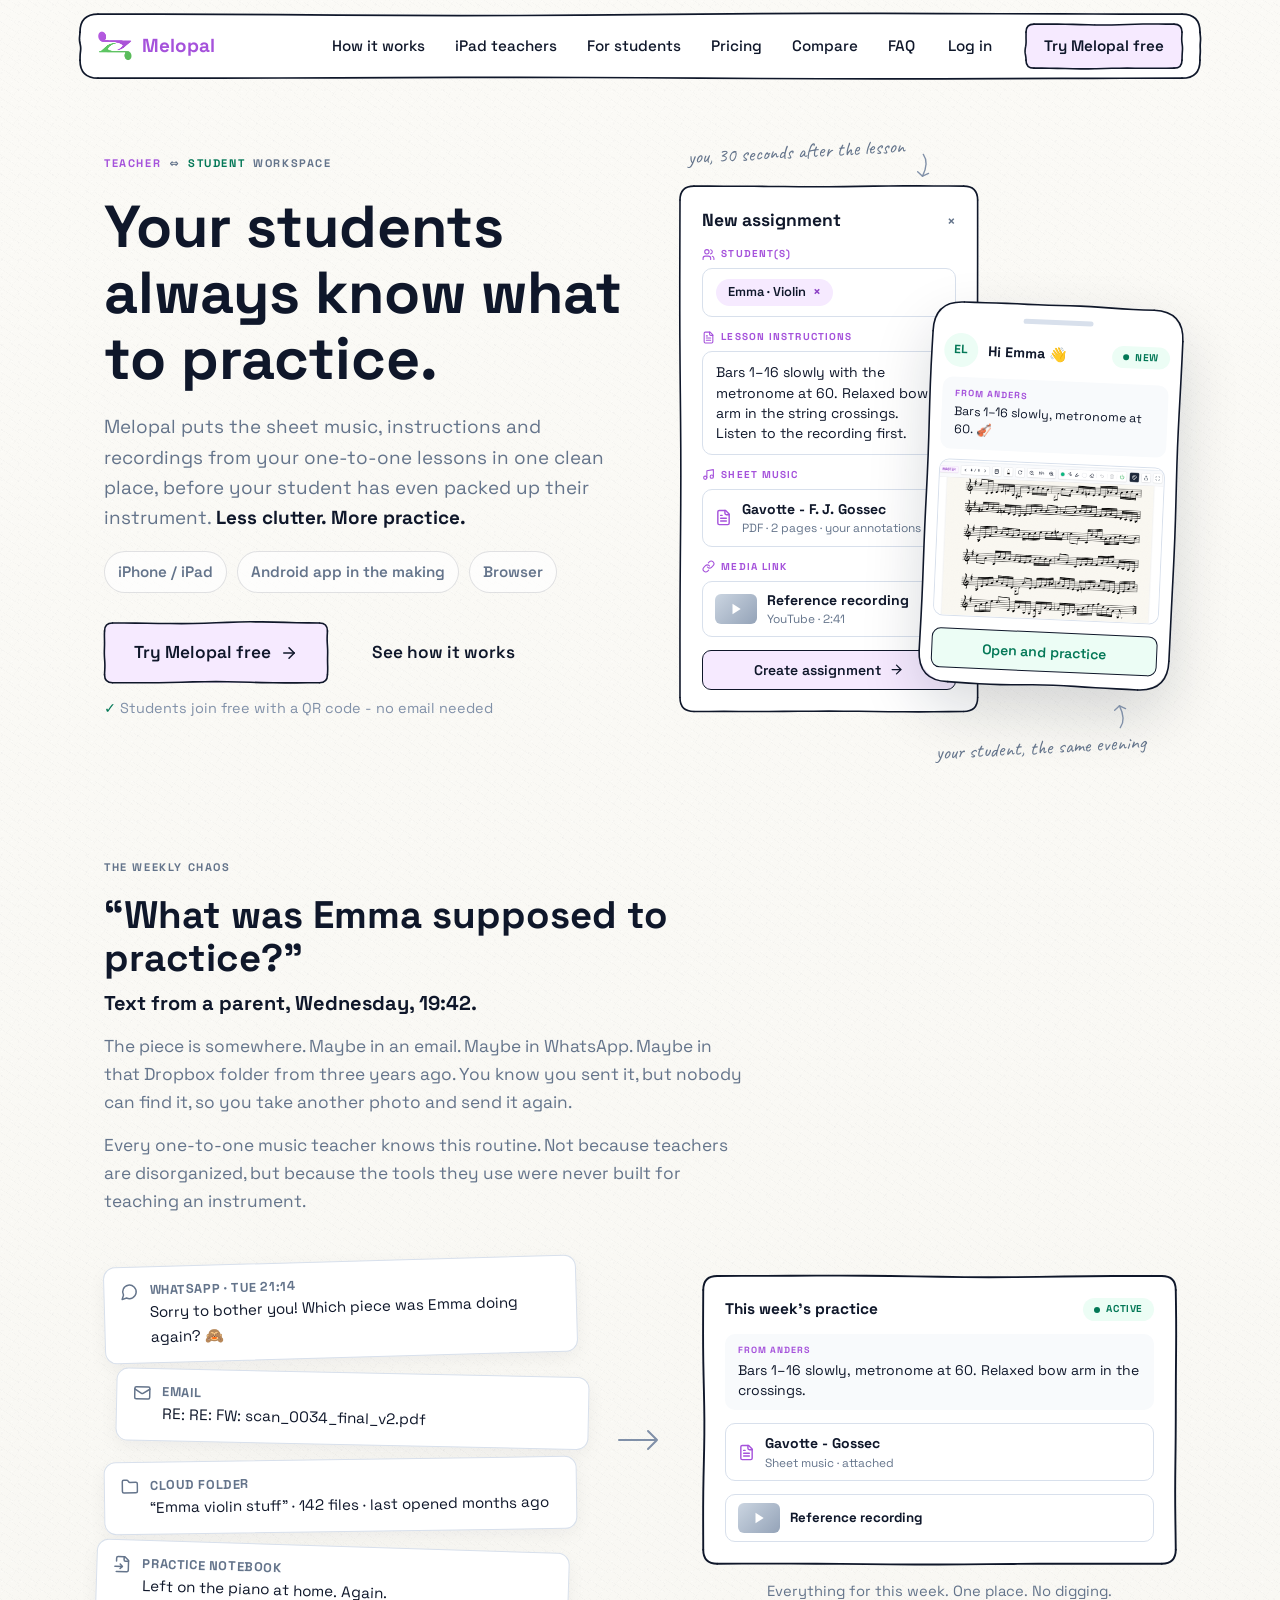
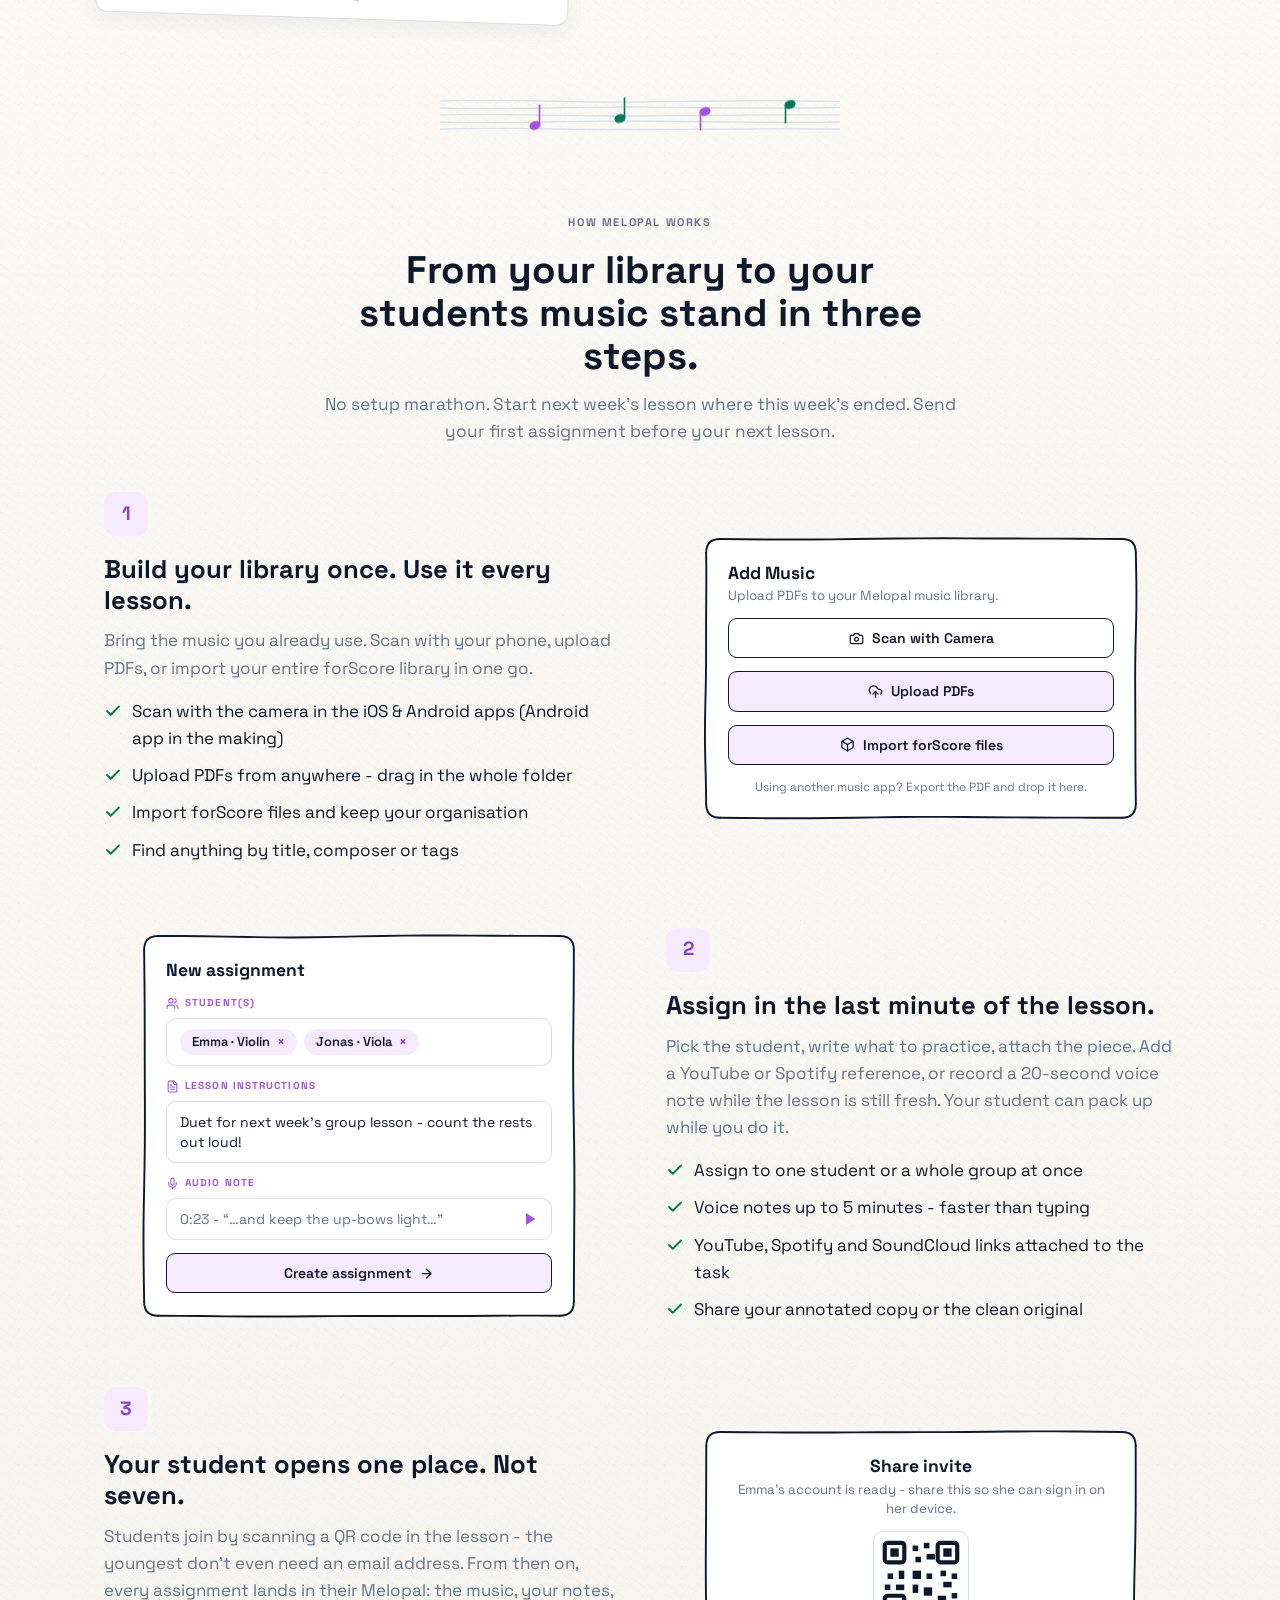
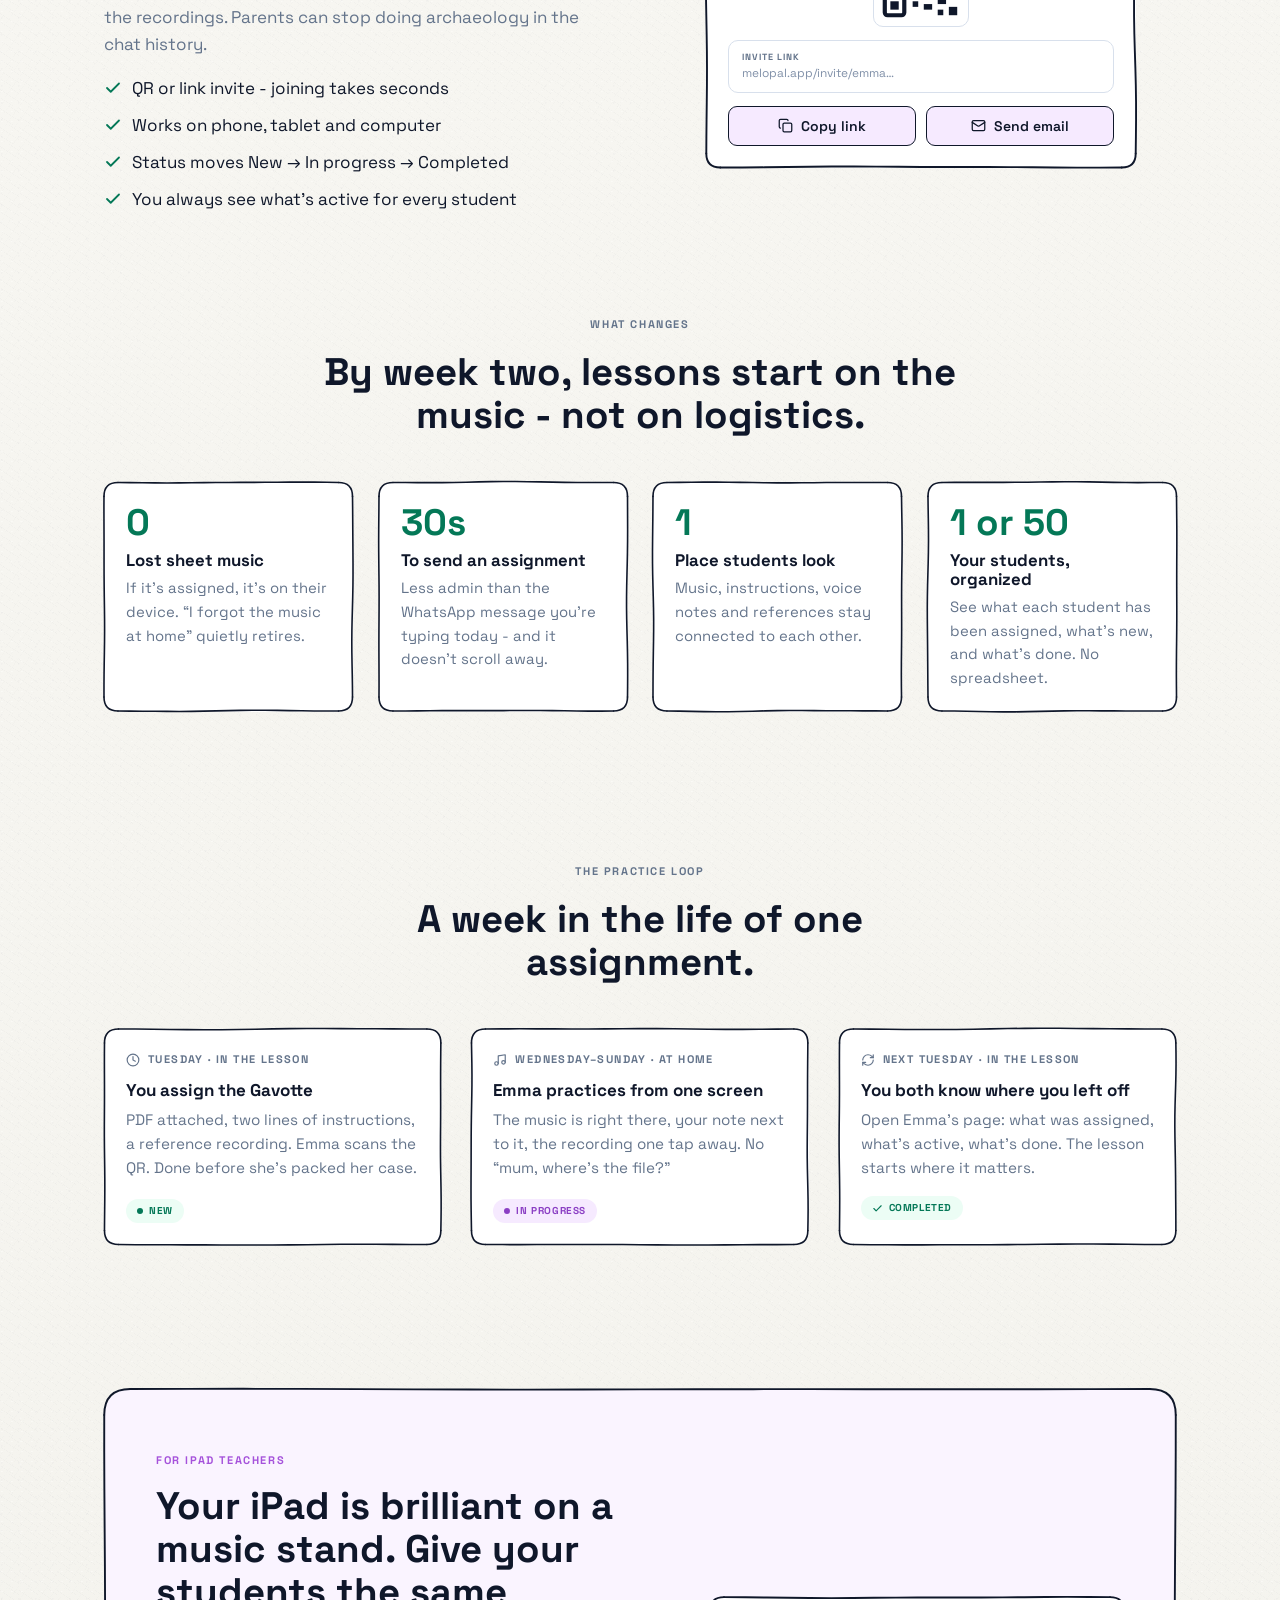
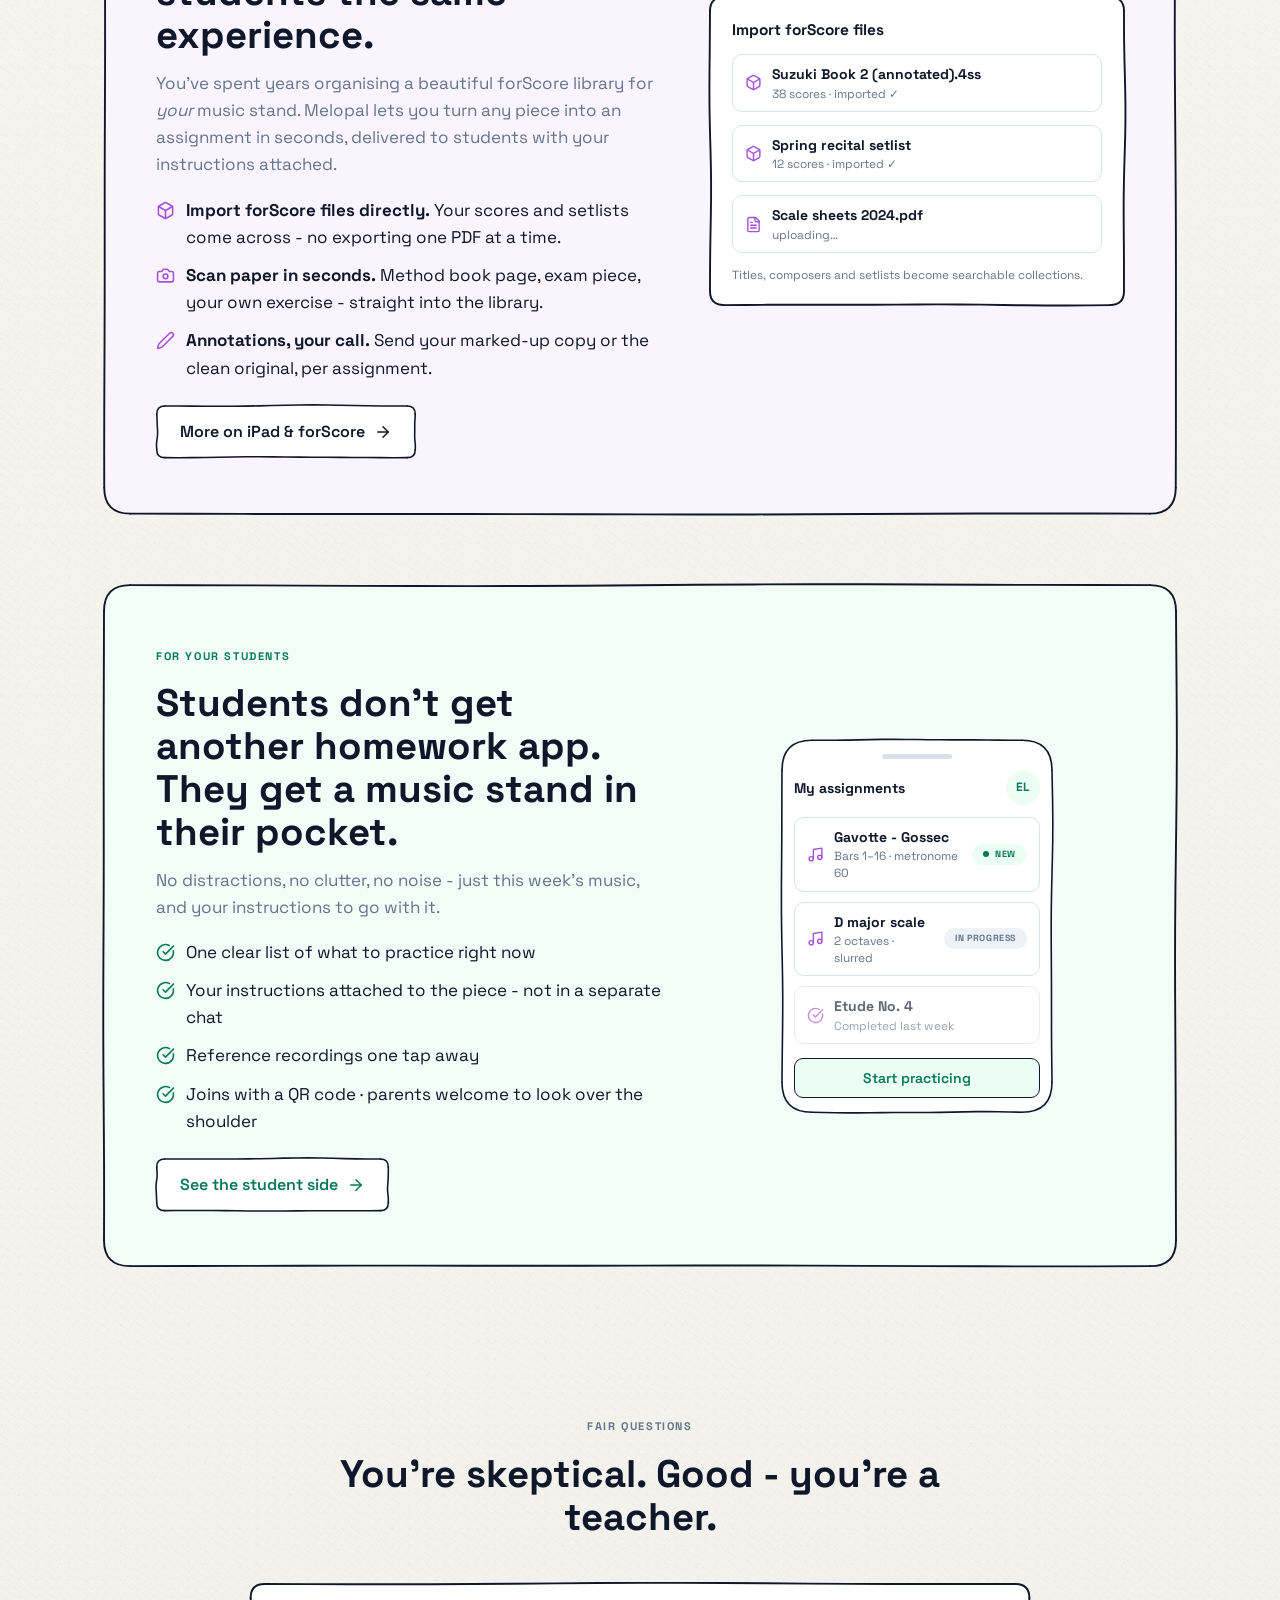
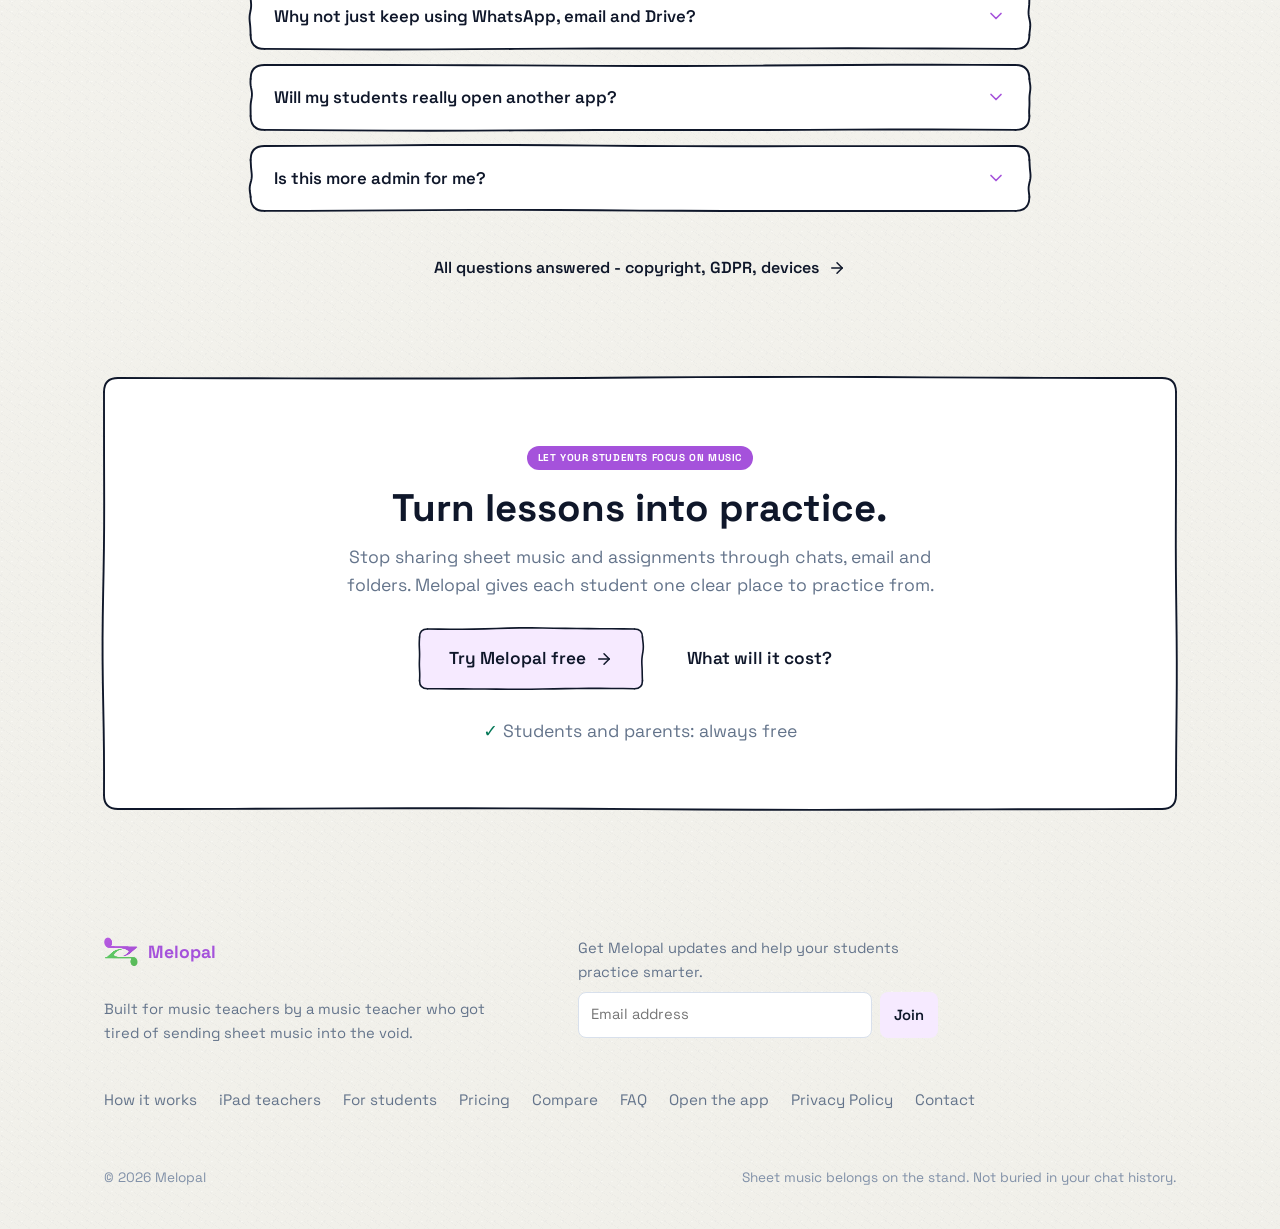
==== index.html @ 9f34e1c1 "Update footer signup copy" ====
<!DOCTYPE html>
<html lang="en">
<head>
<meta charset="UTF-8">
<meta name="viewport" content="width=device-width, initial-scale=1.0">
<title>Melopal - Turn music lessons into practice</title>
<meta name="description" content="Melopal gives music teachers one clean place to send sheet music, practice instructions and recordings - so students always know what to practice.">
<link rel="canonical" href="https://melopal.com/">
<meta property="og:title" content="Melopal - Turn music lessons into practice">
<meta property="og:description" content="Sheet music, instructions and practice tasks for your one-to-one lessons, all in one place. Less clutter. More practice.">
<meta property="og:url" content="https://melopal.com/">
<meta property="og:image" content="https://melopal.com/assets/og-melopal.png">
<meta property="og:image:width" content="1200">
<meta property="og:image:height" content="630">
<meta property="og:type" content="website">
<meta name="twitter:card" content="summary_large_image">
<meta name="twitter:title" content="Melopal - Turn music lessons into practice">
<meta name="twitter:description" content="Sheet music, instructions and practice tasks for your one-to-one lessons, all in one place. Less clutter. More practice.">
<meta name="twitter:image" content="https://melopal.com/assets/og-melopal.png">
<link rel="icon" type="image/png" href="assets/logo.png">
<link rel="apple-touch-icon" href="/assets/logo.png">
<link rel="manifest" href="/site.webmanifest">
<link rel="preconnect" href="https://fonts.googleapis.com">
<link rel="preconnect" href="https://fonts.gstatic.com" crossorigin>
<link href="https://fonts.googleapis.com/css2?family=Space+Grotesk:wght@400;500;600;700&family=Caveat:wght@500;600&display=swap" rel="stylesheet">
<link rel="stylesheet" href="assets/style.css">
<script type="application/ld+json">
{
  "@context": "https://schema.org",
  "@graph": [
    {
      "@type": "Organization",
      "@id": "https://melopal.com/#organization",
      "name": "Melopal",
      "url": "https://melopal.com/",
      "logo": "https://melopal.com/assets/logo.png",
      "sameAs": []
    },
    {
      "@type": "WebSite",
      "@id": "https://melopal.com/#website",
      "url": "https://melopal.com/",
      "name": "Melopal",
      "publisher": { "@id": "https://melopal.com/#organization" }
    },
    {
      "@type": "SoftwareApplication",
      "@id": "https://melopal.com/#software",
      "name": "Melopal",
      "applicationCategory": "EducationalApplication",
      "operatingSystem": "Web, iOS",
      "url": "https://melopal.com/",
      "description": "Melopal gives music teachers one clean place to send sheet music, practice instructions and recordings to students.",
      "offers": {
        "@type": "Offer",
        "price": "0",
        "priceCurrency": "USD"
      },
      "publisher": { "@id": "https://melopal.com/#organization" }
    }
  ]
}
</script>
</head>
<body>

<!-- ======== icon symbols ======== -->
<svg width="0" height="0" style="position:absolute" aria-hidden="true">
  <defs>
    <symbol id="i-music" viewBox="0 0 24 24" fill="none" stroke="currentColor" stroke-width="2" stroke-linecap="round" stroke-linejoin="round"><path d="M9 18V5l12-2v13"/><circle cx="6" cy="18" r="3"/><circle cx="18" cy="16" r="3"/></symbol>
    <symbol id="i-file" viewBox="0 0 24 24" fill="none" stroke="currentColor" stroke-width="2" stroke-linecap="round" stroke-linejoin="round"><path d="M15 2H6a2 2 0 0 0-2 2v16a2 2 0 0 0 2 2h12a2 2 0 0 0 2-2V7Z"/><path d="M14 2v4a2 2 0 0 0 2 2h4"/><path d="M10 9H8"/><path d="M16 13H8"/><path d="M16 17H8"/></symbol>
    <symbol id="i-users" viewBox="0 0 24 24" fill="none" stroke="currentColor" stroke-width="2" stroke-linecap="round" stroke-linejoin="round"><path d="M16 21v-2a4 4 0 0 0-4-4H6a4 4 0 0 0-4 4v2"/><circle cx="9" cy="7" r="4"/><path d="M22 21v-2a4 4 0 0 0-3-3.87"/><path d="M16 3.13a4 4 0 0 1 0 7.75"/></symbol>
    <symbol id="i-mic" viewBox="0 0 24 24" fill="none" stroke="currentColor" stroke-width="2" stroke-linecap="round" stroke-linejoin="round"><path d="M12 2a3 3 0 0 0-3 3v7a3 3 0 0 0 6 0V5a3 3 0 0 0-3-3Z"/><path d="M19 10v2a7 7 0 0 1-14 0v-2"/><line x1="12" x2="12" y1="19" y2="22"/></symbol>
    <symbol id="i-link" viewBox="0 0 24 24" fill="none" stroke="currentColor" stroke-width="2" stroke-linecap="round" stroke-linejoin="round"><path d="M10 13a5 5 0 0 0 7.54.54l3-3a5 5 0 0 0-7.07-7.07l-1.72 1.71"/><path d="M14 11a5 5 0 0 0-7.54-.54l-3 3a5 5 0 0 0 7.07 7.07l1.71-1.71"/></symbol>
    <symbol id="i-camera" viewBox="0 0 24 24" fill="none" stroke="currentColor" stroke-width="2" stroke-linecap="round" stroke-linejoin="round"><path d="M14.5 4h-5L7 7H4a2 2 0 0 0-2 2v9a2 2 0 0 0 2 2h16a2 2 0 0 0 2-2V9a2 2 0 0 0-2-2h-3l-2.5-3z"/><circle cx="12" cy="13" r="3"/></symbol>
    <symbol id="i-upload" viewBox="0 0 24 24" fill="none" stroke="currentColor" stroke-width="2" stroke-linecap="round" stroke-linejoin="round"><path d="M4 14.899A7 7 0 1 1 15.71 8h1.79a4.5 4.5 0 0 1 2.5 8.242"/><path d="M12 12v9"/><path d="m16 16-4-4-4 4"/></symbol>
    <symbol id="i-package" viewBox="0 0 24 24" fill="none" stroke="currentColor" stroke-width="2" stroke-linecap="round" stroke-linejoin="round"><path d="M21 8a2 2 0 0 0-1-1.73l-7-4a2 2 0 0 0-2 0l-7 4A2 2 0 0 0 3 8v8a2 2 0 0 0 1 1.73l7 4a2 2 0 0 0 2 0l7-4A2 2 0 0 0 21 16Z"/><path d="m3.3 7 8.7 5 8.7-5"/><path d="M12 22V12"/></symbol>
    <symbol id="i-check" viewBox="0 0 24 24" fill="none" stroke="currentColor" stroke-width="2.4" stroke-linecap="round" stroke-linejoin="round"><path d="M20 6 9 17l-5-5"/></symbol>
    <symbol id="i-check-circle" viewBox="0 0 24 24" fill="none" stroke="currentColor" stroke-width="2" stroke-linecap="round" stroke-linejoin="round"><path d="M21.801 10A10 10 0 1 1 17 3.335"/><path d="m9 11 3 3L22 4"/></symbol>
    <symbol id="i-refresh" viewBox="0 0 24 24" fill="none" stroke="currentColor" stroke-width="2" stroke-linecap="round" stroke-linejoin="round"><path d="M3 12a9 9 0 0 1 9-9 9.75 9.75 0 0 1 6.74 2.74L21 8"/><path d="M21 3v5h-5"/><path d="M21 12a9 9 0 0 1-9 9 9.75 9.75 0 0 1-6.74-2.74L3 16"/><path d="M8 16H3v5"/></symbol>
    <symbol id="i-arrow-right" viewBox="0 0 24 24" fill="none" stroke="currentColor" stroke-width="2" stroke-linecap="round" stroke-linejoin="round"><path d="M5 12h14"/><path d="m12 5 7 7-7 7"/></symbol>
    <symbol id="i-chevron-down" viewBox="0 0 24 24" fill="none" stroke="currentColor" stroke-width="2" stroke-linecap="round" stroke-linejoin="round"><path d="m6 9 6 6 6-6"/></symbol>
    <symbol id="i-play" viewBox="0 0 24 24" fill="currentColor" stroke="none"><polygon points="6 3 20 12 6 21 6 3"/></symbol>
    <symbol id="i-mail" viewBox="0 0 24 24" fill="none" stroke="currentColor" stroke-width="2" stroke-linecap="round" stroke-linejoin="round"><rect width="20" height="16" x="2" y="4" rx="2"/><path d="m22 7-8.97 5.7a1.94 1.94 0 0 1-2.06 0L2 7"/></symbol>
    <symbol id="i-message" viewBox="0 0 24 24" fill="none" stroke="currentColor" stroke-width="2" stroke-linecap="round" stroke-linejoin="round"><path d="M7.9 20A9 9 0 1 0 4 16.1L2 22Z"/></symbol>
    <symbol id="i-folder" viewBox="0 0 24 24" fill="none" stroke="currentColor" stroke-width="2" stroke-linecap="round" stroke-linejoin="round"><path d="M20 20a2 2 0 0 0 2-2V8a2 2 0 0 0-2-2h-7.9a2 2 0 0 1-1.69-.9L9.6 3.9A2 2 0 0 0 7.93 3H4a2 2 0 0 0-2 2v13a2 2 0 0 0 2 2Z"/></symbol>
    <symbol id="i-copy" viewBox="0 0 24 24" fill="none" stroke="currentColor" stroke-width="2" stroke-linecap="round" stroke-linejoin="round"><rect width="14" height="14" x="8" y="8" rx="2" ry="2"/><path d="M4 16c-1.1 0-2-.9-2-2V4c0-1.1.9-2 2-2h10c1.1 0 2 .9 2 2"/></symbol>
    <symbol id="i-search" viewBox="0 0 24 24" fill="none" stroke="currentColor" stroke-width="2" stroke-linecap="round" stroke-linejoin="round"><circle cx="11" cy="11" r="8"/><path d="m21 21-4.3-4.3"/></symbol>
    <symbol id="i-pencil" viewBox="0 0 24 24" fill="none" stroke="currentColor" stroke-width="2" stroke-linecap="round" stroke-linejoin="round"><path d="M21.174 6.812a1 1 0 0 0-3.986-3.987L3.842 16.174a2 2 0 0 0-.5.83l-1.321 4.352a.5.5 0 0 0 .623.622l4.353-1.32a2 2 0 0 0 .83-.497z"/></symbol>
    <symbol id="i-shield" viewBox="0 0 24 24" fill="none" stroke="currentColor" stroke-width="2" stroke-linecap="round" stroke-linejoin="round"><path d="M20 13c0 5-3.5 7.5-7.66 8.95a1 1 0 0 1-.67-.01C7.5 20.5 4 18 4 13V6a1 1 0 0 1 1-1c2 0 4.5-1.2 6.24-2.72a1.17 1.17 0 0 1 1.52 0C14.51 3.81 17 5 19 5a1 1 0 0 1 1 1z"/></symbol>
    <symbol id="i-tablet" viewBox="0 0 24 24" fill="none" stroke="currentColor" stroke-width="2" stroke-linecap="round" stroke-linejoin="round"><rect width="16" height="20" x="4" y="2" rx="2"/><line x1="12" x2="12.01" y1="18" y2="18"/></symbol>
    <symbol id="i-clock" viewBox="0 0 24 24" fill="none" stroke="currentColor" stroke-width="2" stroke-linecap="round" stroke-linejoin="round"><circle cx="12" cy="12" r="10"/><polyline points="12 6 12 12 16 14"/></symbol>
    <symbol id="i-paper" viewBox="0 0 24 24" fill="none" stroke="currentColor" stroke-width="2" stroke-linecap="round" stroke-linejoin="round"><path d="M4 22h14a2 2 0 0 0 2-2V7l-5-5H6a2 2 0 0 0-2 2v4"/><path d="M14 2v4a2 2 0 0 0 2 2h4"/><path d="M2 15h10"/><path d="m9 18 3-3-3-3"/></symbol>
    <symbol id="i-qr" viewBox="0 0 24 24" fill="none" stroke="currentColor" stroke-width="2" stroke-linecap="round" stroke-linejoin="round"><rect width="5" height="5" x="3" y="3" rx="1"/><rect width="5" height="5" x="16" y="3" rx="1"/><rect width="5" height="5" x="3" y="16" rx="1"/><path d="M21 16h-3a2 2 0 0 0-2 2v3"/><path d="M21 21v.01"/><path d="M12 7v3a2 2 0 0 1-2 2H7"/><path d="M3 12h.01"/><path d="M12 3h.01"/><path d="M12 16v.01"/><path d="M16 12h1"/><path d="M21 12v.01"/><path d="M12 21v-1"/></symbol>
  </defs>
</svg>

<!-- ======== nav ======== -->
<div class="nav-outer">
  <nav class="nav sk sk-pluck" data-jitter="1.4" data-stroke="1.7" aria-label="Main">
    <a class="brand" href="/">
      <img class="logo-mark" src="assets/logo.png" alt="Melopal logo">
      Melopal
    </a>
    <div class="links">
      <a href="/#how">How it works</a>
      <a href="/ipad">iPad teachers</a>
      <a href="/students">For students</a>
      <a href="/pricing">Pricing</a>
      <a href="/compare/">Compare</a>
      <a href="/faq">FAQ</a>
      <a class="btn btn-ghost" style="padding:9px 16px" href="https://app.melopal.com" target="_blank" rel="noopener">Log in</a>
    </div>
    <a class="btn btn-lilac cta sk sk-pluck" data-jitter="1" data-stroke="1.6" href="https://app.melopal.com" target="_blank" rel="noopener">Try Melopal free</a>
    <button class="nav-burger" aria-label="Menu"><svg viewBox="0 0 24 24" fill="none" stroke="currentColor" stroke-width="2" stroke-linecap="round"><path d="M4 6h16M4 12h16M4 18h16"/></svg></button>
  </nav>
</div>

<!-- ======== hero ======== -->
<header class="hero">
  <div class="wrap hero-grid">
    <div>
      <span class="microlabel"><span class="lilac">Teacher</span> ⇔ <span class="green">Student</span> workspace</span>
      <h1>Your students always know what to&nbsp;practice.</h1>
      <p class="lede">Melopal puts the sheet music, instructions and recordings from your one-to-one lessons in one clean place, before your student has even packed up their instrument. <strong>Less clutter. More practice.</strong></p>
      <div class="device-strip" aria-label="Supported devices">
        <span>iPhone / iPad</span>
        <span>Android app in the making</span>
        <span>Browser</span>
      </div>
      <div class="hero-ctas">
        <a class="btn btn-lilac btn-lg sk sk-pluck" data-jitter="1.2" href="https://app.melopal.com" target="_blank" rel="noopener">Try Melopal free <svg><use href="#i-arrow-right"/></svg></a>
        <a class="btn btn-ghost btn-lg" href="#how">See how it works</a>
      </div>
      <p class="hero-note"><span class="check">✓</span> Students join free with a QR code - no email needed</p>
    </div>

    <div class="hero-stage">
      <div class="anno-1">
        <span class="scribble">you, 30 seconds after the lesson</span>
        <svg class="anno-arrow" viewBox="0 0 26 36" fill="none" stroke="currentColor" stroke-width="1.7" stroke-linecap="round" stroke-linejoin="round" aria-hidden="true"><path d="M14 3c5 7 4 17-1 27"/><path d="M13 30l-6-5.5"/><path d="M13 30l7.5-3.5"/></svg>
      </div>

      <!-- teacher: new assignment card (mirrors the real app modal) -->
      <div class="teacher-card sk mock mock-card" data-double>
        <div class="stack">
          <div class="m-row" style="justify-content:space-between">
            <span class="m-title">New assignment</span>
            <span class="muted" style="font-weight:600">×</span>
          </div>
          <div>
            <div class="m-label"><svg><use href="#i-users"/></svg> Student(s)</div>
            <div class="m-field m-row"><span class="m-chip">Emma · Violin <span class="x">×</span></span></div>
          </div>
          <div>
            <div class="m-label"><svg><use href="#i-file"/></svg> Lesson instructions</div>
            <div class="m-field">Bars 1–16 slowly with the metronome at 60. Relaxed bow arm in the string crossings. Listen to the recording first.</div>
          </div>
          <div>
            <div class="m-label"><svg><use href="#i-music"/></svg> Sheet music</div>
            <div class="m-file"><svg><use href="#i-file"/></svg><div><strong>Gavotte - F.&thinsp;J. Gossec</strong><div class="meta">PDF · 2 pages · your annotations</div></div></div>
          </div>
          <div>
            <div class="m-label"><svg><use href="#i-link"/></svg> Media link</div>
            <div class="m-media"><span class="thumb"><svg><use href="#i-play"/></svg></span><div><strong>Reference recording</strong><div class="meta" style="font-size:.85em;color:var(--slate)">YouTube · 2:41</div></div></div>
          </div>
          <div class="m-btn lilac wide">Create assignment <svg><use href="#i-arrow-right"/></svg></div>
        </div>
      </div>

      <!-- student phone -->
      <div class="phone sk mock" data-jitter="1.6">
        <div class="phone-bar"></div>
        <div class="m-row" style="justify-content:space-between;margin-bottom:10px">
          <div class="m-row"><span class="m-avatar">EL</span><strong>Hi Emma 👋</strong></div>
          <span class="pill pill-green"><span class="dot"></span>New</span>
        </div>
        <div class="m-note" style="margin-bottom:10px;font-size:.88em">
          <div class="who">From Anders</div>
          Bars 1–16 slowly, metronome at 60. 🎻
        </div>
        <div class="m-sheet" style="margin-bottom:12px"><img src="assets/sheet-music.png" alt="Assigned sheet music in the Melopal viewer" width="730" height="505"></div>
        <div class="m-btn green wide">Open and practice</div>
      </div>

      <div class="anno-2">
        <span class="scribble">your student, the same evening</span>
        <svg class="anno-arrow" viewBox="0 0 26 36" fill="none" stroke="currentColor" stroke-width="1.7" stroke-linecap="round" stroke-linejoin="round" aria-hidden="true"><path d="M14 3c5 7 4 17-1 27"/><path d="M13 30l-6-5.5"/><path d="M13 30l7.5-3.5"/></svg>
      </div>
    </div>
  </div>
</header>

<!-- ======== the problem ======== -->
<section>
  <div class="wrap">
    <div class="sec-head reveal">
      <span class="microlabel">The weekly chaos</span>
      <h2>“What was Emma supposed to practice?”</h2>
      <h3>Text from a parent, Wednesday, 19:42. </h3>
      <p>The piece is somewhere. Maybe in an email. Maybe in WhatsApp. Maybe in that Dropbox folder from three years ago. You know you sent it, but nobody can find it, so you take another photo and send it again.</p>
      <p class="mt-16">Every one-to-one music teacher knows this routine. Not because teachers are disorganized, but because the tools they use were never built for teaching an instrument.</p>
    </div>

    <div class="chaos-grid">
      <div class="chaos-pile reveal">
        <div class="chaos-item"><svg><use href="#i-message"/></svg><div><div class="from">WhatsApp · Tue 21:14</div>Sorry to bother you! Which piece was Emma doing again? 🙈</div></div>
        <div class="chaos-item"><svg><use href="#i-mail"/></svg><div><div class="from">Email</div>RE: RE: FW: scan_0034_final_v2.pdf</div></div>
        <div class="chaos-item"><svg><use href="#i-folder"/></svg><div><div class="from">Cloud folder</div>“Emma violin stuff” · 142 files · last opened months ago</div></div>
        <div class="chaos-item"><svg><use href="#i-paper"/></svg><div><div class="from">Practice notebook</div>Left on the piano at home. Again.</div></div>
      </div>

      <svg class="chaos-arrow reveal" viewBox="0 0 54 54" fill="none" stroke="currentColor" stroke-width="2" stroke-linecap="round" stroke-linejoin="round"><path d="M6 27h38m0 0-9-9m9 9-9 9"/></svg>

      <div class="reveal">
        <div class="sk mock mock-card" data-double>
          <div class="stack">
            <div class="m-row" style="justify-content:space-between">
              <strong style="font-size:1.1em">This week’s practice</strong>
              <span class="pill pill-green"><span class="dot"></span>Active</span>
            </div>
            <div class="m-note">
              <div class="who">From Anders</div>
              Bars 1–16 slowly, metronome at 60. Relaxed bow arm in the crossings.
            </div>
            <div class="m-file"><svg><use href="#i-file"/></svg><div><strong>Gavotte - Gossec</strong><div class="meta">Sheet music · attached</div></div></div>
            <div class="m-media"><span class="thumb"><svg><use href="#i-play"/></svg></span><div style="font-size:.95em"><strong>Reference recording</strong></div></div>
          </div>
        </div>
        <p class="muted small center mt-16">Everything for this week. One place. No digging.</p>
      </div>
    </div>
  </div>
</section>

<svg class="staff-divider" viewBox="0 0 420 44" fill="none" stroke="currentColor" stroke-width="1.4" aria-hidden="true">
  <path d="M10 10c70-2.5 140 2 200 1s130-2 200-.5"/>
  <path d="M10 17c70 2 140-1.5 200-1s130 2 200 .5"/>
  <path d="M10 24c70-1.5 140 1.5 200 1s130-1.5 200-1"/>
  <path d="M10 31c70 2.5 140-2 200-1s130 1.5 200 1"/>
  <path d="M10 38c70-2 140 1 200 .5s130-1 200-.5"/>
  <g class="sd-note" data-x="105" data-y="34.5" style="transform:translate(105px,34.5px)" stroke="var(--lilac)" fill="var(--lilac)"><ellipse rx="5" ry="3.6" transform="rotate(-18)"/><path class="stem stem-up on" d="M4.5 -1.5V-21" stroke-width="1.6" fill="none"/><path class="stem stem-down" d="M-4.5 1.5V19" stroke-width="1.6" fill="none"/></g>
  <g class="sd-note" data-x="190" data-y="27.5" style="transform:translate(190px,27.5px)" stroke="var(--green)" fill="var(--green)"><ellipse rx="5" ry="3.6" transform="rotate(-18)"/><path class="stem stem-up on" d="M4.5 -1.5V-21" stroke-width="1.6" fill="none"/><path class="stem stem-down" d="M-4.5 1.5V19" stroke-width="1.6" fill="none"/></g>
  <g class="sd-note" data-x="275" data-y="20.5" style="transform:translate(275px,20.5px)" stroke="var(--lilac)" fill="var(--lilac)"><ellipse rx="5" ry="3.6" transform="rotate(-18)"/><path class="stem stem-up" d="M4.5 -1.5V-21" stroke-width="1.6" fill="none"/><path class="stem stem-down on" d="M-4.5 1.5V19" stroke-width="1.6" fill="none"/></g>
  <g class="sd-note" data-x="360" data-y="13.5" style="transform:translate(360px,13.5px)" stroke="var(--green)" fill="var(--green)"><ellipse rx="5" ry="3.6" transform="rotate(-18)"/><path class="stem stem-up" d="M4.5 -1.5V-21" stroke-width="1.6" fill="none"/><path class="stem stem-down on" d="M-4.5 1.5V19" stroke-width="1.6" fill="none"/></g>
</svg>

<!-- ======== how it works ======== -->
<section id="how">
  <div class="wrap">
    <div class="sec-head center reveal">
      <span class="microlabel">How Melopal works</span>
      <h2>From your library to your students music stand in three steps.</h2>
      <p>No setup marathon. Start next week's lesson where this week's ended. Send your first assignment before your next lesson.</p>
    </div>

    <div class="steps">
      <!-- step 1 -->
      <div class="step reveal">
        <div class="step-copy">
          <span class="step-num">1</span>
          <h3>Build your library once. Use it every lesson.</h3>
          <p>Bring the music you already use. Scan with your phone, upload PDFs, or import your entire forScore library in one go.</p>
          <ul>
            <li><svg><use href="#i-check"/></svg>Scan with the camera in the iOS &amp; Android apps (Android app in the making)</li>
            <li><svg><use href="#i-check"/></svg>Upload PDFs from anywhere - drag in the whole folder</li>
            <li><svg><use href="#i-check"/></svg>Import forScore files and keep your organisation</li>
            <li><svg><use href="#i-check"/></svg>Find anything by title, composer or tags</li>
          </ul>
        </div>
        <div class="step-visual">
          <div class="sk mock mock-card" data-double>
            <div class="stack">
              <div><span class="m-title">Add Music</span><div class="muted" style="font-size:.95em">Upload PDFs to your Melopal music library.</div></div>
              <div class="m-btn wide"><svg><use href="#i-camera"/></svg> Scan with Camera</div>
              <div class="m-btn lilac wide"><svg><use href="#i-upload"/></svg> Upload PDFs</div>
              <div class="m-btn lilac wide"><svg><use href="#i-package"/></svg> Import forScore files</div>
              <p class="muted center" style="font-size:.85em">Using another music app? Export the PDF and drop it here.</p>
            </div>
          </div>
        </div>
      </div>

      <!-- step 2 -->
      <div class="step reveal">
        <div class="step-copy">
          <span class="step-num">2</span>
          <h3>Assign in the last minute of the lesson.</h3>
          <p>Pick the student, write what to practice, attach the piece. Add a YouTube or Spotify reference, or record a 20-second voice note while the lesson is still fresh. Your student can pack up while you do it.</p>
          <ul>
            <li><svg><use href="#i-check"/></svg>Assign to one student or a whole group at once</li>
            <li><svg><use href="#i-check"/></svg>Voice notes up to 5 minutes - faster than typing</li>
            <li><svg><use href="#i-check"/></svg>YouTube, Spotify and SoundCloud links attached to the task</li>
            <li><svg><use href="#i-check"/></svg>Share your annotated copy or the clean original</li>
          </ul>
        </div>
        <div class="step-visual">
          <div class="sk mock mock-card" data-double>
            <div class="stack">
              <span class="m-title">New assignment</span>
              <div>
                <div class="m-label"><svg><use href="#i-users"/></svg> Student(s)</div>
                <div class="m-field m-row" style="flex-wrap:wrap;gap:7px"><span class="m-chip">Emma · Violin <span class="x">×</span></span><span class="m-chip">Jonas · Viola <span class="x">×</span></span></div>
              </div>
              <div>
                <div class="m-label"><svg><use href="#i-file"/></svg> Lesson instructions</div>
                <div class="m-field">Duet for next week’s group lesson - count the rests out loud!</div>
              </div>
              <div>
                <div class="m-label"><svg><use href="#i-mic"/></svg> Audio note</div>
                <div class="m-field m-row" style="justify-content:space-between"><span class="muted">0:23 - “…and keep the up-bows light…”</span><svg style="width:16px;height:16px;color:var(--lilac)"><use href="#i-play"/></svg></div>
              </div>
              <div class="m-btn lilac wide">Create assignment <svg><use href="#i-arrow-right"/></svg></div>
            </div>
          </div>
        </div>
      </div>

      <!-- step 3 -->
      <div class="step reveal">
        <div class="step-copy">
          <span class="step-num">3</span>
          <h3>Your student opens one place. Not seven.</h3>
          <p>Students join by scanning a QR code in the lesson - the youngest don’t even need an email address. From then on, every assignment lands in their Melopal: the music, your notes, the recordings. Parents can stop doing archaeology in the chat history.</p>
          <ul>
            <li><svg><use href="#i-check"/></svg>QR or link invite - joining takes seconds</li>
            <li><svg><use href="#i-check"/></svg>Works on phone, tablet and computer</li>
            <li><svg><use href="#i-check"/></svg>Status moves New → In progress → Completed</li>
            <li><svg><use href="#i-check"/></svg>You always see what’s active for every student</li>
          </ul>
        </div>
        <div class="step-visual">
          <div class="sk mock mock-card" data-double>
            <div class="stack center">
              <div><span class="m-title">Share invite</span><div class="muted" style="font-size:.95em">Emma’s account is ready - share this so she can sign in on her device.</div></div>
              <div class="m-qr">
                <svg viewBox="0 0 56 56" fill="var(--ink)"><rect x="2" y="2" width="14" height="14" rx="2" fill="none" stroke="var(--ink)" stroke-width="3"/><rect x="6" y="6" width="6" height="6"/><rect x="40" y="2" width="14" height="14" rx="2" fill="none" stroke="var(--ink)" stroke-width="3"/><rect x="44" y="6" width="6" height="6"/><rect x="2" y="40" width="14" height="14" rx="2" fill="none" stroke="var(--ink)" stroke-width="3"/><rect x="6" y="44" width="6" height="6"/><rect x="22" y="4" width="4" height="4"/><rect x="30" y="2" width="4" height="4"/><rect x="24" y="12" width="4" height="4"/><rect x="32" y="10" width="6" height="4"/><rect x="22" y="22" width="6" height="6"/><rect x="32" y="24" width="4" height="4"/><rect x="42" y="22" width="4" height="4"/><rect x="50" y="24" width="4" height="4"/><rect x="44" y="30" width="6" height="4"/><rect x="4" y="24" width="4" height="4"/><rect x="12" y="22" width="4" height="6"/><rect x="2" y="32" width="4" height="4"/><rect x="10" y="32" width="6" height="4"/><rect x="22" y="32" width="4" height="6"/><rect x="30" y="34" width="6" height="6"/><rect x="40" y="40" width="6" height="6"/><rect x="50" y="38" width="4" height="4"/><rect x="22" y="44" width="4" height="4"/><rect x="30" y="46" width="6" height="4"/><rect x="48" y="48" width="6" height="6"/><rect x="40" y="50" width="4" height="4"/></svg>
              </div>
              <div class="m-field placeholder" style="font-size:.85em;text-align:left"><span style="display:block;font-size:9px;font-weight:700;letter-spacing:1px;color:var(--slate)">INVITE LINK</span>melopal.app/invite/emma…</div>
              <div class="m-row" style="gap:10px">
                <div class="m-btn lilac" style="flex:1"><svg><use href="#i-copy"/></svg> Copy link</div>
                <div class="m-btn lilac" style="flex:1"><svg><use href="#i-mail"/></svg> Send email</div>
              </div>
            </div>
          </div>
        </div>
      </div>
    </div>
  </div>
</section>

<!-- ======== outcomes ======== -->
<section style="padding-top:24px">
  <div class="wrap">
    <div class="sec-head center reveal">
      <span class="microlabel">What changes</span>
      <h2>By week two, lessons start on the music - not on logistics.</h2>
    </div>
    <div class="outcomes">
      <div class="outcome sk reveal"><div class="big">0</div><h4>Lost sheet music</h4><p>If it’s assigned, it’s on their device. “I forgot the music at home” quietly retires.</p></div>
      <div class="outcome sk reveal"><div class="big">30s</div><h4>To send an assignment</h4><p>Less admin than the WhatsApp message you’re typing today - and it doesn’t scroll away.</p></div>
      <div class="outcome sk reveal"><div class="big">1</div><h4>Place students look</h4><p>Music, instructions, voice notes and references stay connected to each other.</p></div>
      <div class="outcome sk reveal"><div class="big">1 or 50</div><h4>Your students, organized</h4><p>See what each student has been assigned, what’s new, and what’s done. No spreadsheet.</p></div>
    </div>
  </div>
</section>

<!-- ======== the practice loop ======== -->
<section>
  <div class="wrap">
    <div class="sec-head center reveal">
      <span class="microlabel">The practice loop</span>
      <h2>A week in the life of one assignment.</h2>
    </div>
    <div class="loop-grid">
      <div class="loop-card sk reveal">
        <div class="when"><svg style="width:14px;height:14px"><use href="#i-clock"/></svg> Tuesday · in the lesson</div>
        <h4>You assign the Gavotte</h4>
        <p>PDF attached, two lines of instructions, a reference recording. Emma scans the QR. Done before she’s packed her case.</p>
        <span class="pill pill-green"><span class="dot"></span>New</span>
      </div>
      <div class="loop-card sk reveal">
        <div class="when"><svg style="width:14px;height:14px"><use href="#i-music"/></svg> Wednesday–Sunday · at home</div>
        <h4>Emma practices from one screen</h4>
        <p>The music is right there, your note next to it, the recording one tap away. No “mum, where’s the file?”</p>
        <span class="pill pill-lilac-soft"><span class="dot"></span>In progress</span>
      </div>
      <div class="loop-card sk reveal">
        <div class="when"><svg style="width:14px;height:14px"><use href="#i-refresh"/></svg> Next Tuesday · in the lesson</div>
        <h4>You both know where you left off</h4>
        <p>Open Emma’s page: what was assigned, what’s active, what’s done. The lesson starts where it matters.</p>
        <span class="pill pill-green"><svg style="width:11px;height:11px"><use href="#i-check"/></svg>Completed</span>
      </div>
    </div>
  </div>
</section>

<!-- ======== iPad / forScore band ======== -->
<section>
  <div class="wrap">
    <div class="band lilac-band sk reveal" data-double>
      <div class="band-grid">
        <div>
          <span class="microlabel"><span class="lilac">For iPad teachers</span></span>
          <h2>Your iPad is brilliant on a music stand. Give your students the same experience.</h2>
          <p>You’ve spent years organising a beautiful forScore library for <em>your</em> music stand. Melopal lets you turn any piece into an assignment in seconds, delivered to students with your instructions attached.</p>
          <ul>
            <li><svg><use href="#i-package"/></svg><span><strong>Import forScore files directly.</strong> Your scores and setlists come across - no exporting one PDF at a time.</span></li>
            <li><svg><use href="#i-camera"/></svg><span><strong>Scan paper in seconds.</strong> Method book page, exam piece, your own exercise - straight into the library.</span></li>
            <li><svg><use href="#i-pencil"/></svg><span><strong>Annotations, your call.</strong> Send your marked-up copy or the clean original, per assignment.</span></li>
          </ul>
          <a class="btn btn-lilac sk sk-pluck" data-jitter="1" href="/ipad">More on iPad &amp; forScore <svg><use href="#i-arrow-right"/></svg></a>
        </div>
        <div>
          <div class="sk mock mock-card">
            <div class="stack">
              <span class="m-title" style="font-size:1.1em">Import forScore files</span>
              <div class="m-file"><svg><use href="#i-package"/></svg><div><strong>Suzuki Book 2 (annotated).4ss</strong><div class="meta">38 scores · imported ✓</div></div></div>
              <div class="m-file"><svg><use href="#i-package"/></svg><div><strong>Spring recital setlist</strong><div class="meta">12 scores · imported ✓</div></div></div>
              <div class="m-file"><svg><use href="#i-file"/></svg><div><strong>Scale sheets 2024.pdf</strong><div class="meta">uploading…</div></div></div>
              <p class="muted" style="font-size:.85em">Titles, composers and setlists become searchable collections.</p>
            </div>
          </div>
        </div>
      </div>
    </div>
  </div>
</section>

<!-- ======== students band ======== -->
<section style="padding-top:0">
  <div class="wrap">
    <div class="band green-band sk reveal" data-double>
      <div class="band-grid">
        <div>
          <span class="microlabel"><span class="green">For your students</span></span>
          <h2>Students don’t get another homework app. They get a music stand in their pocket.</h2>
          <p>No distractions, no clutter, no noise - just this week’s music, and your instructions to go with it.</p>
          <ul>
            <li><svg><use href="#i-check-circle"/></svg><span>One clear list of what to practice right now</span></li>
            <li><svg><use href="#i-check-circle"/></svg><span>Your instructions attached to the piece - not in a separate chat</span></li>
            <li><svg><use href="#i-check-circle"/></svg><span>Reference recordings one tap away</span></li>
            <li><svg><use href="#i-check-circle"/></svg><span>Joins with a QR code · parents welcome to look over the shoulder</span></li>
          </ul>
          <a class="btn btn-green sk sk-pluck" data-jitter="1" href="/students">See the student side <svg><use href="#i-arrow-right"/></svg></a>
        </div>
        <div style="display:flex;justify-content:center">
          <div class="phone sk mock" data-jitter="1.6">
            <div class="phone-bar"></div>
            <div class="m-row" style="justify-content:space-between;margin-bottom:12px">
              <strong>My assignments</strong>
              <span class="m-avatar">EL</span>
            </div>
            <div class="m-file" style="margin-bottom:10px"><svg><use href="#i-music"/></svg><div style="flex:1"><strong>Gavotte - Gossec</strong><div class="meta">Bars 1–16 · metronome 60</div></div><span class="pill pill-green" style="font-size:9px"><span class="dot"></span>New</span></div>
            <div class="m-file" style="margin-bottom:10px"><svg><use href="#i-music"/></svg><div style="flex:1"><strong>D major scale</strong><div class="meta">2 octaves · slurred</div></div><span class="pill pill-slate" style="font-size:9px">In progress</span></div>
            <div class="m-file" style="margin-bottom:14px;opacity:.65"><svg><use href="#i-check-circle"/></svg><div style="flex:1"><strong>Etude No. 4</strong><div class="meta">Completed last week</div></div></div>
            <div class="m-btn green wide">Start practicing</div>
          </div>
        </div>
      </div>
    </div>
  </div>
</section>

<!-- ======== FAQ teaser ======== -->
<section>
  <div class="wrap">
    <div class="sec-head center reveal">
      <span class="microlabel">Fair questions</span>
      <h2>You’re skeptical. Good - you’re a teacher.</h2>
    </div>
    <div class="faq-list">
      <details class="faq-item sk reveal">
        <summary>Why not just keep using WhatsApp, email and Drive?<svg class="chev"><use href="#i-chevron-down"/></svg></summary>
        <div class="faq-body"><p>Because it's cluttered and messy. A chat scrolls away, a folder grows crowded, and nothing connects them. Melopal keeps the piece, the instructions and the references together for each student. That is the missing connection.</p></div>
      </details>
      <details class="faq-item sk reveal">
        <summary>Will my students really open another app?<svg class="chev"><use href="#i-chevron-down"/></svg></summary>
        <div class="faq-body"><p>They open the app where their music lives - that’s a different thing than “another app.” Joining is a QR scan in your lesson, no email needed for young students, and afterwards it’s the only place they have to remember.</p></div>
      </details>
      <details class="faq-item sk reveal">
        <summary>Is this more admin for me?<svg class="chev"><use href="#i-chevron-down"/></svg></summary>
        <div class="faq-body"><p>An assignment takes about 30 seconds - pick student, two lines, attach. That usually replaces an email, a chat message, and the “what was it again?” follow-ups. You send it once. Your student always knows where to find it.</p></div>
      </details>
    </div>
    <p class="center mt-32 reveal"><a class="btn btn-ghost" href="/faq">All questions answered - copyright, GDPR, devices <svg><use href="#i-arrow-right"/></svg></a></p>
  </div>
</section>

<!-- ======== final CTA ======== -->
<section style="padding-top:12px">
  <div class="wrap">
    <div class="cta-band sk reveal" data-double>
      <span class="pill pill-lilac">let your students focus on music</span>
      <h2>Turn lessons into practice.</h2>
      <p>Stop sharing sheet music and assignments through chats, email and folders. Melopal gives each student one clear place to practice from.</p>
      <div class="hero-ctas">
        <a class="btn btn-lilac btn-lg sk sk-pluck" data-jitter="1.2" href="https://app.melopal.com" target="_blank" rel="noopener">Try Melopal free <svg><use href="#i-arrow-right"/></svg></a>
        <a class="btn btn-ghost btn-lg" href="/pricing">What will it cost?</a>
      </div>
      <p class="hero-note cta-note"><span class="check">✓</span> Students and parents: always free</p>
    </div>
  </div>
</section>

<!-- ======== footer ======== -->
<footer>
  <div class="wrap foot">
    <div>
      <div class="brand"><img class="logo-mark" src="assets/logo.png" alt="Melopal logo"> Melopal</div>
      <p class="muted small mt-8" style="max-width:26em">Built for music teachers by a music teacher who got tired of sending sheet music into the void.</p>
      <form class="footer-signup" action="/api/subscribe" method="post" data-signup-form>
        <label for="footer-signup-email">Get Melopal updates and help your students practice smarter.</label>
        <div class="footer-signup-row">
          <input id="footer-signup-email" type="email" name="email" autocomplete="email" placeholder="Email address" required>
          <button class="btn btn-lilac" type="submit">Join</button>
        </div>
        <input class="hp-field" type="text" name="website" tabindex="-1" autocomplete="off" aria-hidden="true">
        <input type="hidden" name="consentText" value="Send me Melopal product updates and teaching workflow ideas.">
        <p class="footer-signup-status" data-signup-status aria-live="polite"></p>
      </form>
    </div>
    <nav aria-label="Footer">
      <a href="/#how">How it works</a>
      <a href="/ipad">iPad teachers</a>
      <a href="/students">For students</a>
      <a href="/pricing">Pricing</a>
      <a href="/compare/">Compare</a>
      <a href="/faq">FAQ</a>
      <a href="https://app.melopal.com" target="_blank" rel="noopener">Open the app</a>
      <a href="/privacy-policy/">Privacy Policy</a>
      <a href="/contact">Contact</a>
    </nav>
    <div class="legal">
      <span>© <span data-year>2026</span> Melopal</span>
      <span>Sheet music belongs on the stand. Not buried in your chat history.</span>
    </div>
  </div>
</footer>

<script src="assets/melopal.js"></script>
</body>
</html>
---- assets/style.css ----
/* ============================================================
   Melopal landing - design system
   Matches the app: Space Grotesk, ink sketch outlines,
   lilac = teacher, green = student, calm paper surfaces.
   ============================================================ */

:root {
  --ink: #0f172a;
  --paper: #ffffff;
  --bg: #f8fafc;
  --lilac: #a552db;
  --lilac-deep: #8b3fc4;
  --lilac-soft: #f6eaff;
  --lilac-mist: #faf4ff;
  --green: #047857;
  --green-soft: #ecfdf5;
  --green-mist: #f3fdf8;
  --slate: #64748b;
  --slate-light: #8090a8;
  --border-pale: #d8e0ec;
  --amber-soft: #fefce8;
  --radius: 14px;
  --radius-sm: 8px;
  --font: "Space Grotesk", ui-sans-serif, system-ui, -apple-system, sans-serif;
  --hand: "Caveat", cursive;
  --maxw: 1120px;
}

* { box-sizing: border-box; margin: 0; padding: 0; }

html { scroll-behavior: smooth; }

body {
  font-family: var(--font);
  color: var(--ink);
  /* app-wide paper texture - white/sketch cards float on top of this */
  background-color: #f6f4ef;
  background-image:
    radial-gradient(circle at 18% 14%, rgba(255, 255, 255, 0.464) 0 0.65px, transparent 0.95px),
    radial-gradient(circle at 76% 82%, rgba(100, 116, 139, 0.056) 0 0.45px, transparent 0.9px),
    radial-gradient(circle at 42% 58%, rgba(255, 255, 255, 0.288) 0 0.55px, transparent 1px),
    repeating-linear-gradient(33deg, rgba(71, 85, 105, 0.0272) 0 0.55px, transparent 0.55px 6.8px),
    repeating-linear-gradient(126deg, rgba(71, 85, 105, 0.0144) 0 0.5px, transparent 0.5px 8.4px),
    linear-gradient(180deg, #fbfaf6 0%, #f1f0ea 100%);
  background-size: 10px 10px, 17px 17px, 23px 23px, 19px 19px, 29px 29px, 100% 100%;
  background-position: 0 0, 6px 8px, 11px 5px, 0 0, 4px 7px, 0 0;
  line-height: 1.6;
  font-size: 17px;
  -webkit-font-smoothing: antialiased;
  overflow-x: hidden;
}

img { max-width: 100%; display: block; }
a { color: var(--lilac-deep); text-decoration: none; }
a:hover { text-decoration: underline; text-underline-offset: 3px; }

h1, h2, h3, h4 { line-height: 1.12; font-weight: 700; letter-spacing: 0; }
h1 { font-size: clamp(2.4rem, 5.4vw, 3.7rem); }
h2 { font-size: clamp(1.7rem, 3.4vw, 2.4rem); }
h3 { font-size: 1.25rem; line-height: 1.4; }

p { color: var(--ink); }
.muted { color: var(--slate); }
.small { font-size: 0.92rem; }

.wrap {
  max-width: var(--maxw);
  margin: 0 auto;
  padding: 0 24px;
}

section { padding: 72px 0; position: relative; }

/* ---------- micro label (matches app) ---------- */
.microlabel {
  display: inline-flex;
  align-items: center;
  gap: 8px;
  font-size: 11px;
  font-weight: 700;
  letter-spacing: 1.6px;
  text-transform: uppercase;
  color: var(--slate);
}
.microlabel .lilac { color: var(--lilac); }
.microlabel .green { color: var(--green); }

/* ---------- sketch outline host ---------- */
.sk {
  position: relative;
  background: var(--paper);
  border-radius: var(--radius);
}
.sk > .ink-svg,
.sk > summary > .ink-svg {
  position: absolute;
  inset: -7px;
  width: calc(100% + 14px);
  height: calc(100% + 14px);
  pointer-events: none;
  overflow: visible;
  z-index: 2;
}
.sk .ink-svg path {
  fill: none;
  stroke: var(--ink);
  stroke-linecap: round;
  stroke-linejoin: round;
}

/* pluck = string vibration, driven by melopal.js (segmented side
   paths vibrate like a guitar string on pointer enter/leave/focus) */

/* ---------- buttons ---------- */
.btn {
  position: relative;
  display: inline-flex;
  align-items: center;
  justify-content: center;
  gap: 9px;
  font-family: var(--font);
  font-size: 1rem;
  font-weight: 600;
  color: var(--ink);
  background: var(--paper);
  border: none;
  border-radius: var(--radius-sm);
  padding: 13px 24px;
  cursor: pointer;
  transition: background 0.18s ease, transform 0.12s ease;
}
.btn:hover { text-decoration: none; }
.btn:active { transform: translateY(1px); }
.btn svg { width: 18px; height: 18px; flex: none; }

.btn-lilac { background: var(--lilac-soft); }
.btn-lilac:hover { background: #f0ddff; }
.btn-green { background: var(--green-soft); color: var(--green); }
.btn-green:hover { background: #dcfbed; }
.btn-ink { background: var(--ink); color: #fff; }
.btn-ink:hover { background: #1e293b; }
.btn-ghost { background: transparent; }
.btn-ghost:hover { background: #f1f5f9; }
.btn-lg { padding: 16px 30px; font-size: 1.08rem; }
.btn-xl { padding: 28px 56px; font-size: 1.3rem; }
.currency-control {
  display: flex;
  align-items: center;
  justify-content: center;
  gap: 8px;
  margin-top: 24px;
}
.currency-pill {
  border: 0;
  background: #f1f5f9;
  color: var(--slate);
  font: inherit;
  cursor: pointer;
  outline: none;
  transition: background 0.16s ease, color 0.16s ease;
}
.currency-pill:hover,
.currency-pill:focus-visible {
  background: var(--lilac-soft);
  color: var(--lilac-deep);
}
.currency-pill.is-active {
  background: var(--lilac-soft);
  color: var(--lilac-deep);
}

/* ---------- pills ---------- */
.pill {
  display: inline-flex;
  align-items: center;
  gap: 6px;
  border-radius: 999px;
  font-size: 10px;
  font-weight: 700;
  letter-spacing: 0.6px;
  text-transform: uppercase;
  padding: 4px 11px;
  white-space: nowrap;
}
.pill-lilac { background: var(--lilac); color: #fff; }
.pill-lilac-soft { background: var(--lilac-soft); color: var(--lilac-deep); }
.pill-green { background: var(--green-soft); color: var(--green); }
.pill-slate { background: #eef2f7; color: var(--slate); }
.pill-outline { background: var(--paper); color: var(--slate); box-shadow: inset 0 0 0 1px var(--border-pale); }
.pill .dot { width: 6px; height: 6px; border-radius: 50%; background: currentColor; }

/* ---------- top nav (floating bar, like the app's nav) ---------- */
.nav-outer {
  position: sticky;
  top: 14px;
  z-index: 100;
  padding: 0 16px;
}
.nav {
  max-width: var(--maxw);
  margin: 0 auto;
  display: flex;
  align-items: center;
  gap: 10px;
  padding: 10px 18px;
  border-radius: 18px;
  background: rgba(255, 255, 255, 0.93);
  backdrop-filter: blur(8px);
}
.nav .brand {
  display: flex;
  align-items: center;
  gap: 10px;
  font-weight: 700;
  font-size: 1.18rem;
  color: var(--lilac);
  margin-right: auto;
}
.nav .brand:hover { text-decoration: none; }
.logo-mark {
  width: 34px;
  height: 30px;
  object-fit: contain;
  transform-style: preserve-3d;
  cursor: pointer;
}
@keyframes spinH { from { transform: rotateY(0); } to { transform: rotateY(360deg); } }
@keyframes spinV { from { transform: rotateX(0); } to { transform: rotateX(360deg); } }
.logo-mark.spin-h { animation: spinH 0.95s cubic-bezier(0.35, 0.1, 0.25, 1); }
.logo-mark.spin-v { animation: spinV 0.95s cubic-bezier(0.35, 0.1, 0.25, 1); }

.nav .links {
  display: flex;
  align-items: center;
  gap: 4px;
}
.nav .links a {
  color: var(--ink);
  font-weight: 500;
  font-size: 0.95rem;
  line-height: 1.18;
  padding: 8px 13px;
  border-radius: 10px;
}
.nav .links a:hover { background: var(--lilac-soft); text-decoration: none; }
.nav .links a.active { background: var(--lilac-soft); color: var(--lilac-deep); }
.nav .links a.active-green { background: var(--green-soft); color: var(--green); }
.nav .cta { margin-left: 8px; padding: 10px 18px; font-size: 0.95rem; }

.nav-burger {
  display: none;
  background: none;
  border: none;
  cursor: pointer;
  padding: 8px;
  color: var(--ink);
}
.nav-burger svg { width: 24px; height: 24px; }

@media (max-width: 880px) {
  .nav .links {
    display: none;
    position: absolute;
    top: calc(100% + 10px);
    right: 16px;
    left: 16px;
    flex-direction: column;
    align-items: stretch;
    background: var(--paper);
    border-radius: 16px;
    padding: 12px;
    box-shadow: 0 12px 40px rgba(15, 23, 42, 0.14), inset 0 0 0 2px var(--ink);
  }
  .nav .links.open { display: flex; }
  .nav .links a { padding: 12px 16px; }
  .nav-burger { display: block; }
  .nav .cta { display: none; }
}

/* ---------- hero ---------- */
.hero { padding: 84px 0 60px; overflow: visible; }
.hero-grid {
  display: grid;
  grid-template-columns: 1.05fr 1fr;
  gap: 56px;
  align-items: center;
}
.hero h1 { margin: 18px 0 20px; }
.hero .lede { font-size: 1.18rem; color: var(--slate); max-width: 34em; }
.hero .lede strong { color: var(--ink); }
.hero-ctas { display: flex; flex-wrap: wrap; gap: 14px; margin-top: 30px; align-items: center; }
.hero-note { margin-top: 14px; font-size: 0.9rem; color: var(--slate-light); }
.hero-note .check { color: var(--green); font-weight: 700; }

.device-strip {
  display: flex;
  flex-wrap: wrap;
  gap: 10px;
  margin: 18px 0 28px;
}

.device-strip span {
  border: 1px solid rgba(15, 23, 42, 0.12);
  background: rgba(255, 255, 255, 0.65);
  border-radius: 999px;
  padding: 8px 13px;
  font-size: 0.95rem;
  font-weight: 600;
  color: var(--slate);
}

@media (max-width: 980px) {
  .hero-grid { grid-template-columns: 1fr; gap: 44px; }
}

@media (max-width: 980px) {
  .hero-grid { grid-template-columns: 1fr; gap: 44px; }
}

/* handwritten annotations */
.scribble {
  font-family: var(--hand);
  font-size: 1.25rem;
  color: var(--slate);
  transform: rotate(-3deg);
  display: inline-block;
}

/* ---------- app mockup primitives ---------- */
.mock {
  font-size: 14px;
  line-height: 1.45;
}
.mock .m-title { font-weight: 700; font-size: 1.25em; }
.mock .m-label {
  display: flex;
  align-items: center;
  gap: 6px;
  font-size: 10px;
  font-weight: 700;
  letter-spacing: 1.1px;
  text-transform: uppercase;
  color: var(--lilac);
  margin-bottom: 7px;
}
.mock .m-label.slate { color: var(--slate); }
.mock .m-label svg { width: 13px; height: 13px; }
.mock .m-field {
  background: var(--paper);
  border: 1.5px solid var(--border-pale);
  border-radius: 10px;
  padding: 10px 13px;
  color: var(--ink);
}
.mock .m-field.placeholder { color: var(--slate-light); }
.mock .m-row { display: flex; align-items: center; gap: 10px; }
.mock .m-btn {
  display: inline-flex;
  align-items: center;
  justify-content: center;
  gap: 8px;
  border: 1.8px solid var(--ink);
  border-radius: 9px;
  padding: 9px 16px;
  font-weight: 600;
  background: var(--paper);
}
.mock .m-btn.lilac { background: var(--lilac-soft); }
.mock .m-btn.green { background: var(--green-soft); color: var(--green); border-color: var(--ink); }
.mock .m-btn.wide { width: 100%; }
.mock .m-btn svg { width: 15px; height: 15px; }
.mock .m-sheet {
  border: 1px solid var(--border-pale);
  border-radius: 10px;
  overflow: hidden;
  background: #faf8f2;
}
.mock .m-sheet img { width: 100%; height: auto; display: block; }
.mock .m-chip {
  display: inline-flex;
  align-items: center;
  gap: 7px;
  background: var(--lilac-soft);
  border-radius: 999px;
  padding: 4px 12px;
  font-size: 0.92em;
  font-weight: 600;
  color: var(--ink);
}
.mock .m-chip .x { color: var(--lilac-deep); font-weight: 700; }
.mock .m-avatar {
  width: 34px;
  height: 34px;
  flex: none;
  border-radius: 50%;
  display: flex;
  align-items: center;
  justify-content: center;
  font-size: 12px;
  font-weight: 700;
  background: var(--green-soft);
  color: var(--green);
}
.mock .m-avatar.lilac { background: var(--lilac-soft); color: var(--lilac-deep); }
.mock .m-stat {
  padding: 12px 14px;
}
.mock .m-stat .n { font-size: 26px; font-weight: 700; color: var(--green); line-height: 1.1; }
.mock .m-stat svg { width: 18px; height: 18px; color: var(--slate-light); }
.mock .m-divider { height: 1px; background: var(--border-pale); margin: 12px 0; }
.mock .m-file {
  display: flex;
  align-items: center;
  gap: 10px;
  border: 1.5px solid var(--border-pale);
  border-radius: 10px;
  padding: 9px 12px;
  background: var(--paper);
}
.mock .m-file svg { width: 17px; height: 17px; color: var(--lilac); flex: none; }
.mock .m-file .meta { font-size: 0.85em; color: var(--slate); }
.mock .m-media {
  display: flex;
  align-items: center;
  gap: 10px;
  border: 1.5px solid var(--border-pale);
  border-radius: 10px;
  padding: 8px 12px;
}
.mock .m-media .thumb {
  width: 42px;
  height: 30px;
  border-radius: 6px;
  background: linear-gradient(135deg, #cbd5e1, #94a3b8);
  display: flex;
  align-items: center;
  justify-content: center;
  flex: none;
}
.mock .m-media .thumb svg { width: 14px; height: 14px; color: #fff; }
.mock .m-note {
  background: var(--bg);
  border-radius: 10px;
  padding: 10px 13px;
}
.mock .m-note .who {
  font-size: 9px;
  font-weight: 700;
  letter-spacing: 1px;
  text-transform: uppercase;
  color: var(--lilac);
  margin-bottom: 3px;
}
.mock .m-qr {
  width: 96px;
  height: 96px;
  margin: 0 auto;
  border: 1.5px solid var(--border-pale);
  border-radius: 10px;
  padding: 8px;
}
.mock .m-qr svg { width: 100%; height: 100%; }

/* mockup card spacing */
.mock-card { padding: 22px; }
.mock-card .stack > * + * { margin-top: 13px; }

/* phone frame */
.phone {
  width: 270px;
  border-radius: 30px;
  padding: 14px 12px;
  background: var(--paper);
}
.phone .phone-bar {
  width: 70px;
  height: 5px;
  background: var(--border-pale);
  border-radius: 99px;
  margin: 0 auto 12px;
}

/* hero composition */
.hero-stage {
  position: relative;
  display: flex;
  align-items: flex-start;
  justify-content: center;
  padding-top: 30px;
}
.hero-stage .teacher-card { position: relative; z-index: 1; flex: 0 1 430px; min-width: 0; }
.hero-stage .phone {
  position: relative;
  z-index: 3;
  flex: 0 0 250px;
  width: 250px;
  margin-left: -52px;
  margin-top: 120px;
  transform: rotate(2.5deg);
  box-shadow: 0 24px 60px rgba(15, 23, 42, 0.16);
}
.hero-stage .anno-1 {
  position: absolute;
  top: -20px;
  left: 8px;
  z-index: 4;
  display: flex;
  align-items: flex-start;
  gap: 7px;
}
.hero-stage .anno-2 {
  position: absolute;
  bottom: -52px;
  right: 30px;
  z-index: 4;
  text-align: right;
}
.anno-arrow { width: 21px; height: 29px; color: var(--slate-light); flex: none; }
.anno-1 .anno-arrow { margin-top: 16px; }
.anno-2 .anno-arrow {
  position: absolute;
  bottom: calc(100% + 2px);
  right: 16px; /* hovers above "evening" */
  transform: scaleY(-1); /* points up, mirrored on larger screens */
}
@media (max-width: 980px) {
  .hero-stage { max-width: 560px; margin: 0 auto; }
}
@media (max-width: 560px) {
  .hero-stage { flex-wrap: wrap; }
  .hero-stage .phone { margin: -36px 4px 0 auto; }
  .hero-stage .anno-2 {
    position: relative;
    bottom: auto;
    right: auto;
    width: max-content;
    margin: 34px 6px 0 auto;
  }
  .anno-2 .anno-arrow {
    right: auto;
    left: 2px; /* hovers above the "y" in "your" */
    transform: rotate(180deg); /* not mirrored on mobile */
  }
}

/* ---------- section headers ---------- */
.sec-head { max-width: 640px; margin-bottom: 46px; }
.sec-head.center { margin-left: auto; margin-right: auto; text-align: center; }
.sec-head h2 { margin: 14px 0 14px; }
.sec-head h3 { margin: -4px 0 16px; }
.sec-head p { color: var(--slate); font-size: 1.08rem; }

/* ---------- chaos vs calm ---------- */
.chaos-grid {
  display: grid;
  grid-template-columns: 1fr auto 1fr;
  gap: 36px;
  align-items: center;
}
@media (max-width: 920px) {
  .chaos-grid { grid-template-columns: 1fr; }
  .chaos-arrow { rotate: 90deg; margin: -8px auto; }
}
.chaos-pile { position: relative; display: grid; gap: 14px; }
.chaos-item {
  padding: 13px 16px;
  font-size: 0.95rem;
  border-radius: 12px;
  background: var(--paper);
  border: 1.5px solid var(--border-pale);
  box-shadow: 0 6px 18px rgba(15, 23, 42, 0.05);
  display: flex;
  gap: 11px;
  align-items: flex-start;
}
.chaos-item svg { width: 18px; height: 18px; flex: none; margin-top: 2px; color: var(--slate); }
.chaos-item .from { font-weight: 700; font-size: 0.8rem; color: var(--slate); text-transform: uppercase; letter-spacing: 0.6px; }
.chaos-item:nth-child(1) { transform: rotate(-1.6deg); }
.chaos-item:nth-child(2) { transform: rotate(1.2deg) translateX(12px); }
.chaos-item:nth-child(3) { transform: rotate(-0.8deg); }
.chaos-item:nth-child(4) { transform: rotate(1.8deg) translateX(-8px); }
.chaos-arrow { width: 54px; height: 54px; color: var(--slate-light); flex: none; margin: 0 auto; }

/* ---------- steps ---------- */
.steps { display: grid; gap: 64px; }
.step {
  display: grid;
  grid-template-columns: 1fr 1fr;
  gap: 52px;
  align-items: center;
}
.step:nth-child(even) .step-copy { order: 2; }
.step:nth-child(even) .step-visual { order: 1; }
@media (max-width: 920px) {
  .step, .step:nth-child(even) .step-copy, .step:nth-child(even) .step-visual { display: block; order: initial; }
  .step { display: grid; grid-template-columns: 1fr; gap: 28px; }
}
.step-num {
  display: inline-flex;
  align-items: center;
  justify-content: center;
  width: 44px;
  height: 44px;
  border-radius: 12px;
  font-weight: 700;
  font-size: 1.2rem;
  background: var(--lilac-soft);
  color: var(--lilac-deep);
  margin-bottom: 18px;
}
.step h3 { font-size: 1.6rem; line-height: 1.2; margin-bottom: 12px; }
.step p { color: var(--slate); }
.step ul { margin: 16px 0 0; padding: 0; list-style: none; display: grid; gap: 10px; }
.step ul li { display: flex; gap: 10px; align-items: flex-start; color: var(--ink); }
.step ul li svg { width: 18px; height: 18px; flex: none; margin-top: 4px; color: var(--green); }
.step-visual { display: flex; justify-content: center; }
.step-visual > * { width: 100%; max-width: 430px; }

/* ---------- outcome stat cards ---------- */
.outcomes {
  display: grid;
  grid-template-columns: repeat(4, 1fr);
  gap: 26px;
}
@media (max-width: 980px) { .outcomes { grid-template-columns: repeat(2, 1fr); } }
@media (max-width: 560px) { .outcomes { grid-template-columns: 1fr; } }
.outcome { padding: 22px; }
.outcome .big {
  font-size: 2.3rem;
  font-weight: 700;
  color: var(--green);
  line-height: 1.05;
}
.outcome h4 { margin: 8px 0 6px; font-size: 1.05rem; }
.outcome p { font-size: 0.93rem; color: var(--slate); }

/* ---------- week loop timeline ---------- */
.loop-grid {
  display: grid;
  grid-template-columns: repeat(3, 1fr);
  gap: 30px;
}
@media (max-width: 920px) { .loop-grid { grid-template-columns: 1fr; } }
.loop-card { padding: 22px; }
.loop-card .when {
  font-size: 11px;
  font-weight: 700;
  letter-spacing: 1.4px;
  text-transform: uppercase;
  color: var(--slate);
  margin-bottom: 12px;
  display: flex;
  align-items: center;
  gap: 8px;
}
.loop-card h4 { margin-bottom: 8px; }
.loop-card p { font-size: 0.95rem; color: var(--slate); margin-bottom: 14px; }

/* ---------- bands (iPad / students) ---------- */
.band { border-radius: 26px; padding: 56px 52px; }
.band-grid {
  display: grid;
  grid-template-columns: 1.1fr 0.9fr;
  gap: 48px;
  align-items: center;
}
@media (max-width: 920px) {
  .band { padding: 38px 26px; }
  .band-grid { grid-template-columns: 1fr; }
}
.band h2 { margin: 12px 0 14px; }
.band p { color: var(--slate); }
.band ul { margin: 18px 0 24px; padding: 0; list-style: none; display: grid; gap: 11px; }
.band ul li { display: flex; gap: 11px; align-items: flex-start; }
.band ul li svg { width: 19px; height: 19px; flex: none; margin-top: 4px; }
.band.lilac-band { background: var(--lilac-mist); }
.band.lilac-band ul li svg { color: var(--lilac); }
.band.green-band { background: var(--green-mist); }
.band.green-band ul li svg { color: var(--green); }
/* band CTAs: white at rest, tint only on hover */
.band .btn-lilac, .band .btn-green { background: var(--paper); }
.band .btn-lilac:hover { background: #f0ddff; }
.band .btn-green:hover { background: #dcfbed; }

/* ---------- FAQ ---------- */
.faq-list { max-width: 780px; margin: 0 auto; display: grid; gap: 16px; }
.faq-item { padding: 0; }
.faq-item summary {
  list-style: none;
  cursor: pointer;
  display: flex;
  justify-content: space-between;
  align-items: center;
  gap: 16px;
  padding: 19px 24px;
  font-weight: 600;
  font-size: 1.05rem;
}
.faq-item summary::-webkit-details-marker { display: none; }
.faq-item summary .chev { width: 20px; height: 20px; flex: none; color: var(--lilac); transition: transform 0.25s ease; }
.faq-item[open] summary .chev { transform: rotate(180deg); }
.faq-item .faq-body { padding: 0 24px 22px; color: var(--slate); }
.faq-item .faq-body p + p { margin-top: 10px; }

/* ---------- CTA band ---------- */
.cta-band { text-align: center; padding: 64px 40px; }
.cta-band.green-band { background: var(--green-mist); }
.cta-band h2 { max-width: 17em; margin: 16px auto 14px; }
.cta-band p { color: var(--slate); max-width: 36em; margin: 0 auto 30px; font-size: 1.1rem; }
.cta-band .hero-ctas { justify-content: center; }
.cta-band .cta-note { margin: 28px auto 0; }

/* ---------- footer ---------- */
footer { padding: 56px 0 40px; }
.foot {
  display: flex;
  flex-wrap: wrap;
  gap: 28px;
  justify-content: space-between;
  align-items: flex-start;
}
.foot > div:first-child {
  width: 100%;
  display: grid;
  grid-template-columns: minmax(0, 26em) minmax(280px, 360px);
  grid-template-areas:
    "brand signup"
    "copy signup";
  gap: 8px 32px;
  align-items: start;
}
.foot .brand { display: flex; align-items: center; gap: 10px; font-weight: 700; color: var(--lilac); font-size: 1.1rem; }
.foot > div:first-child .brand { grid-area: brand; }
.foot > div:first-child > .muted { grid-area: copy; }
.foot nav { display: flex; flex-wrap: wrap; gap: 6px 22px; }
.foot nav a { color: var(--slate); font-size: 0.95rem; }
.foot nav a:hover { color: var(--ink); }
.foot .legal { width: 100%; margin-top: 26px; color: var(--slate-light); font-size: 0.85rem; display: flex; justify-content: space-between; flex-wrap: wrap; gap: 10px; }
.footer-signup {
  grid-area: signup;
  justify-self: end;
  width: 100%;
  max-width: 360px;
  margin-top: 0;
}
.footer-signup label {
  display: block;
  margin-bottom: 8px;
  color: var(--slate);
  font-size: 0.92rem;
}
.footer-signup-row {
  display: flex;
  gap: 8px;
}
.footer-signup input[type="email"] {
  width: 100%;
  min-width: 0;
  padding: 10px 12px;
  border: 1px solid var(--border-pale);
  border-radius: var(--radius-sm);
  background: var(--paper);
  color: var(--ink);
  font: inherit;
  font-size: 0.92rem;
}
.footer-signup input[type="email"]:focus {
  outline: 2px solid var(--lilac-soft);
  outline-offset: 2px;
}
.footer-signup .btn {
  padding: 9px 14px;
  min-height: 0;
  font-size: 0.92rem;
  white-space: nowrap;
}
.footer-signup .btn:disabled {
  opacity: 0.68;
  cursor: wait;
}
.footer-signup-status {
  min-height: 1.2em;
  margin-top: 7px;
  color: var(--slate);
  font-size: 0.82rem;
  font-weight: 600;
}
@media (max-width: 520px) {
  .foot > div:first-child {
    display: block;
  }
  .footer-signup {
    margin-top: 18px;
  }
  .footer-signup-row { flex-direction: column; }
  .footer-signup .btn { justify-content: center; }
}

/* ---------- staff divider doodle ---------- */
.staff-divider {
  display: block;
  width: min(420px, 70%);
  margin: 0 auto;
  color: var(--border-pale);
  cursor: pointer;
}
.staff-divider .sd-note {
  transition: transform 1.15s cubic-bezier(0.5, 0.05, 0.25, 1);
  will-change: transform;
}
.staff-divider .stem {
  opacity: 0;
  transition: opacity 0.5s ease 0.3s;
}
.staff-divider .stem.on { opacity: 1; }
@media (prefers-reduced-motion: reduce) {
  .staff-divider .sd-note, .staff-divider .stem { transition: none; }
}

/* ---------- email signup capture ---------- */
.signup-open { overflow: hidden; }
.signup-overlay {
  position: fixed;
  inset: 0;
  z-index: 80;
  display: grid;
  place-items: center;
  padding: 18px;
  background: rgba(14, 23, 43, 0.42);
  opacity: 0;
  pointer-events: none;
  transition: opacity 0.18s ease;
}
.signup-overlay.is-visible {
  opacity: 1;
  pointer-events: auto;
}
.signup-modal {
  position: relative;
  width: min(100%, 520px);
  padding: 34px;
  background: var(--paper);
  border-radius: var(--radius);
  box-shadow: 0 24px 80px rgba(14, 23, 43, 0.22);
}
.signup-modal h2 {
  margin: 16px 0 10px;
  font-size: clamp(1.85rem, 4vw, 2.35rem);
  line-height: 1.08;
}
.signup-modal p {
  color: var(--slate);
}
.signup-close {
  position: absolute;
  top: 18px;
  right: 18px;
  width: 36px;
  height: 36px;
  display: grid;
  place-items: center;
  border: 0;
  background: transparent;
  color: var(--slate);
  font: inherit;
  font-size: 1.7rem;
  line-height: 1;
  cursor: pointer;
}
.signup-close:hover { color: var(--ink); }
.signup-form {
  display: grid;
  grid-template-columns: 1fr auto;
  gap: 12px;
  margin-top: 22px;
}
.signup-form input[type="email"] {
  width: 100%;
  min-width: 0;
  padding: 14px 16px;
  border: 1px solid var(--border-pale);
  border-radius: var(--radius-sm);
  background: #fff;
  color: var(--ink);
  font: inherit;
}
.signup-form input[type="email"]:focus {
  outline: 2px solid var(--lilac-soft);
  outline-offset: 2px;
}
.signup-form .btn {
  white-space: nowrap;
}
.signup-form .btn:disabled {
  opacity: 0.68;
  cursor: wait;
}
.hp-field {
  position: absolute;
  left: -9999px;
  width: 1px;
  height: 1px;
  opacity: 0;
}
.signup-note {
  margin-top: 14px;
  font-size: 0.9rem;
}
.signup-status {
  min-height: 1.4em;
  margin-top: 10px;
  font-size: 0.95rem;
  font-weight: 600;
}
@media (max-width: 620px) {
  .signup-modal { padding: 28px 22px; }
  .signup-form { grid-template-columns: 1fr; }
  .signup-form .btn { justify-content: center; }
}

/* ---------- reveal on scroll ---------- */
.reveal { opacity: 0; transform: translateY(16px); transition: opacity 0.6s ease, transform 0.6s ease; }
.reveal.in { opacity: 1; transform: none; }
@media (prefers-reduced-motion: reduce) {
  html { scroll-behavior: auto; }
  .reveal { opacity: 1; transform: none; transition: none; }
  .logo-mark.spin-h, .logo-mark.spin-v { animation: none; }
}

/* ---------- page hero (subpages) ---------- */
.page-hero { padding: 72px 0 28px; }
.page-hero h1 { font-size: clamp(2.1rem, 4.6vw, 3rem); margin: 16px 0 16px; max-width: 17em; }
.page-hero .lede { font-size: 1.15rem; color: var(--slate); max-width: 36em; }
.page-hero .hero-bullets { margin: 14px 0 16px; padding-left: 1.25rem; }
.page-hero .hero-bullets + .lede { margin-top: 0; }

/* ---------- pricing ---------- */
.price-grid {
  display: grid;
  grid-template-columns: repeat(3, minmax(0, 360px));
  gap: 30px;
  justify-content: center;
}
.pricing-plans { padding-bottom: 36px; }
.pricing-faq { padding-top: 28px; }
@media (max-width: 1120px) { .price-grid { grid-template-columns: repeat(2, minmax(0, 420px)); } }
@media (max-width: 880px) { .price-grid { grid-template-columns: minmax(0, 460px); } }
.price-card { padding: 34px 30px; display: flex; flex-direction: column; }
.price-card h2 { margin: 16px 0 0; font-size: 1.45rem; }
.price-card .amount { font-size: 2.6rem; font-weight: 700; margin: 14px 0 0; }
.price-card .amount .per { font-size: 1rem; font-weight: 500; color: var(--slate); }
.price-card ul { list-style: none; margin: 22px 0 28px; padding: 0; display: grid; gap: 11px; }
.price-card ul li { display: flex; gap: 10px; align-items: flex-start; font-size: 0.98rem; }
.price-card ul li svg { width: 18px; height: 18px; flex: none; margin-top: 4px; color: var(--green); }
.price-card .btn { margin-top: auto; }
.price-card .plan-note { margin: 0 0 28px; }
.plan-specs {
  margin: 22px 0 18px;
  border: 1px solid var(--border-pale);
  border-radius: var(--radius-sm);
  overflow: hidden;
}
.plan-specs div {
  display: flex;
  justify-content: space-between;
  gap: 16px;
  padding: 12px 14px;
  border-top: 1px solid var(--border-pale);
}
.plan-specs div:first-child { border-top: 0; }
.plan-specs dt {
  color: var(--slate-light);
  font-size: 0.7rem;
  font-weight: 700;
  letter-spacing: 0.08em;
  text-transform: uppercase;
  white-space: nowrap;
}
.plan-specs dd {
  margin: 0;
  color: var(--ink);
  font-weight: 700;
  text-align: right;
  flex: none;
}
.feature-mark {
  display: inline-flex;
  align-items: center;
  justify-content: center;
  width: 24px;
  height: 24px;
  border: 1.5px solid currentColor;
  border-radius: 999px;
}
.feature-mark svg { width: 14px; height: 14px; }
.feature-mark.yes { color: var(--green); background: var(--green-soft); }
.feature-mark.no {
  color: #dc2626;
  width: 18px;
  height: 18px;
  border: 0;
  background: transparent;
}

/* ---------- comparison table ---------- */
.compare { width: 100%; border-collapse: collapse; font-size: 0.97rem; }
.compare th, .compare td { padding: 13px 16px; text-align: left; border-bottom: 1px solid var(--border-pale); vertical-align: top; }
.compare th { font-size: 11px; text-transform: uppercase; letter-spacing: 1.2px; color: var(--slate); }
.compare td:first-child { font-weight: 600; }
.compare .yes { color: var(--green); font-weight: 700; }
.compare .meh { color: var(--slate-light); }

/* ---------- legal pages ---------- */
.legal-section { padding-top: 72px; }
.legal-page {
  max-width: 760px;
  color: var(--slate);
  font-size: 1.15rem;
  line-height: 1.65;
}
.legal-page h1 {
  max-width: 12em;
  margin: 16px 0 18px;
  color: var(--ink);
  font-size: clamp(2.1rem, 4.6vw, 3rem);
  line-height: 1.08;
}
.legal-page .lede {
  margin-bottom: 1rem;
  color: var(--slate);
  font-size: 1.15rem;
}
.legal-page h2 {
  margin: 2.4rem 0 0.7rem;
  color: var(--ink);
  font-size: 1.6rem;
  line-height: 1.2;
}
.legal-page p { margin: 0 0 1rem; }
.legal-page ul { margin: 0 0 1.2rem; padding-left: 1.3rem; }
.legal-page li + li { margin-top: 0.35rem; }
.legal-page a { color: var(--ink); font-weight: 600; }

/* ---------- comparison pages ---------- */
.compare-grid {
  display: grid;
  grid-template-columns: repeat(3, minmax(0, 1fr));
  gap: 18px;
}
.compare-card {
  padding: 24px;
  display: flex;
  flex-direction: column;
  gap: 12px;
}
.compare-card.featured,
.decision-card.featured {
  background: var(--lilac-mist);
}
.compare-card h2,
.compare-card h3 { font-size: 1.25rem; }
.compare-card p { color: var(--slate); font-size: 0.98rem; }
.compare-logo-pair {
  display: flex;
  align-items: center;
  gap: 7px;
  margin-bottom: 6px;
}
.compare-app-logo {
  width: 25px;
  height: 25px;
  display: grid;
  place-items: center;
  border-radius: 5px;
  overflow: hidden;
}
.compare-app-logo img {
  width: 100%;
  height: 100%;
  object-fit: cover;
  border-radius: 5px;
}
.compare-swap {
  display: inline-flex;
  align-items: center;
  color: var(--slate-light);
}
.compare-swap svg {
  width: 16px;
  height: 16px;
}
.compare-table-wrap {
  overflow: visible;
  background: var(--paper);
  border-radius: var(--radius);
}
.compare-table-wrap.sk {
  padding: 0;
}
.compare-table {
  width: 100%;
  min-width: 0;
  table-layout: fixed;
  border-collapse: separate;
  border-spacing: 0;
  background: var(--paper);
  border: 1px solid var(--border-pale);
  border-radius: var(--radius-sm);
  overflow: hidden;
}
.compare-table th,
.compare-table td {
  padding: 15px 16px;
  border-bottom: 1px solid var(--border-pale);
  text-align: left;
  vertical-align: top;
}
.compare-table th {
  color: var(--slate-light);
  font-size: 0.72rem;
  font-weight: 700;
  letter-spacing: 0.08em;
  text-transform: uppercase;
}
.compare-table td { color: var(--ink); }
.compare-table tr:last-child th,
.compare-table tr:last-child td { border-bottom: 0; }
.compare-table .yes { color: var(--green); font-weight: 700; }
.compare-table .no { color: var(--slate); }
.compare-table .partial { color: var(--lilac-deep); font-weight: 700; }
.decision-grid {
  display: grid;
  grid-template-columns: repeat(2, minmax(0, 1fr));
  gap: 18px;
}
.decision-card {
  padding: 24px;
}
.decision-card h3 { margin-bottom: 10px; }
.decision-card p { color: var(--slate); }
.comparison-article {
  max-width: 860px;
  margin: 0 auto;
}
.comparison-article > * + * { margin-top: 28px; }
.comparison-section {
  padding: 30px;
}
.comparison-section h2 { margin-bottom: 14px; }
.comparison-section h3 { margin: 18px 0 8px; }
.comparison-section p + p { margin-top: 12px; }
.comparison-section ul,
.comparison-section ol {
  padding-left: 1.25rem;
  color: var(--ink);
}
.comparison-section li + li { margin-top: 0.45rem; }
.answer-box {
  padding: 24px;
  background: var(--green-mist);
}
.answer-box ul {
  padding-left: 1.2rem;
}
.workflow-list {
  counter-reset: workflow;
  list-style: none;
  padding-left: 0 !important;
}
.workflow-list li {
  counter-increment: workflow;
  display: grid;
  grid-template-columns: 32px 1fr;
  gap: 12px;
  align-items: start;
}
.workflow-list li::before {
  content: counter(workflow);
  width: 28px;
  height: 28px;
  border-radius: 50%;
  display: inline-grid;
  place-items: center;
  background: var(--lilac-soft);
  color: var(--lilac-deep);
  font-size: 0.86rem;
  font-weight: 700;
}
@media (max-width: 980px) {
  .compare-grid { grid-template-columns: repeat(2, minmax(0, 1fr)); }
}
@media (max-width: 700px) {
  .compare-grid,
  .decision-grid { grid-template-columns: 1fr; }
  .comparison-section { padding: 24px 20px; }
  .compare-hub-table,
  .compare-hub-table thead,
  .compare-hub-table tbody,
  .compare-hub-table tr,
  .compare-hub-table th,
  .compare-hub-table td {
    display: block;
    width: 100%;
  }
  .compare-hub-table thead {
    display: none;
  }
  .compare-hub-table tr {
    border-bottom: 1px solid var(--border-pale);
  }
  .compare-hub-table tr:last-child {
    border-bottom: 0;
  }
  .compare-hub-table tbody th {
    width: 100%;
    padding: 14px 16px 10px;
    border-bottom: 1px solid var(--border-pale);
    background: #f8fafc;
  }
  .compare-hub-table td {
    padding: 13px 16px;
    border-bottom: 0;
  }
  .compare-hub-table td[data-label]::before {
    content: attr(data-label);
    display: block;
    margin: 0 0 5px;
    color: var(--slate-light);
    font-size: 0.68rem;
    font-weight: 700;
    letter-spacing: 0.08em;
    text-transform: uppercase;
  }
}

/* Detailed comparison pages: same components, more homepage-like spacing */
.compare-detail-page .page-hero {
  padding: 82px 0 52px;
}
.compare-detail-page .page-hero h1 {
  max-width: 16em;
}
.compare-detail-page .page-hero .lede {
  max-width: 38em;
}
.compare-detail-page .comparison-article {
  max-width: var(--maxw);
  display: grid;
  gap: 44px;
}
.compare-detail-page .comparison-article > * + * {
  margin-top: 0;
}
.compare-detail-page .answer-box,
.compare-detail-page .comparison-section {
  border-radius: 26px;
}
.compare-detail-page .answer-box {
  padding: 38px 42px;
  background: var(--lilac-mist);
}
.compare-detail-page .answer-box h2 {
  margin-bottom: 18px;
}
.answer-title-row {
  display: flex;
  align-items: center;
  flex-wrap: wrap;
  gap: 14px;
  margin-bottom: 18px;
}
.answer-title-row h2 {
  margin: 0 !important;
}
.answer-title-logos {
  display: inline-flex;
  align-items: center;
  gap: 9px;
}
.answer-logo-icon {
  width: 40px;
  height: 40px;
  display: grid;
  place-items: center;
  border-radius: 9px;
  overflow: hidden;
}
.answer-logo-icon img {
  width: 100%;
  height: 100%;
  object-fit: cover;
  border-radius: 9px;
}
.answer-title-swap {
  display: inline-flex;
  align-items: center;
  color: var(--slate-light);
}
.answer-title-swap svg {
  width: 24px;
  height: 24px;
}
.compare-detail-page .answer-box ul {
  margin: 0;
  padding: 0;
  list-style: none;
  display: grid;
  grid-template-columns: repeat(3, minmax(0, 1fr));
  gap: 18px;
}
.compare-detail-page .answer-box li {
  min-height: 100%;
  padding: 18px;
  border: 1px solid var(--border-pale);
  border-radius: var(--radius-sm);
  background: var(--paper);
  color: var(--ink);
}
.compare-detail-page .comparison-section {
  padding: 46px 48px;
}
.compare-detail-page .comparison-section h2 {
  max-width: 16em;
  margin-bottom: 18px;
}
.compare-detail-page .comparison-section > p,
.compare-detail-page .comparison-section > ul,
.compare-detail-page .comparison-section > ol {
  max-width: 760px;
}
.compare-detail-page .comparison-section p {
  color: var(--slate);
  font-size: 1.04rem;
}
.compare-detail-page .comparison-lede-section p {
  font-size: 1.15rem;
}
.compare-detail-page .comparison-section p + p {
  margin-top: 14px;
}
.compare-detail-page .comparison-section ul {
  margin: 18px 0 0;
  padding-left: 1.2rem;
}
.compare-detail-page .comparison-section ul + p {
  margin-top: 30px;
}
.compare-detail-page .comparison-section li + li {
  margin-top: 0.5rem;
}
.compare-detail-page .comparison-section:nth-of-type(2),
.compare-detail-page .comparison-section:nth-of-type(5) {
  background: var(--lilac-mist);
}
.compare-detail-page .comparison-section:nth-of-type(6) {
  background: var(--green-mist);
}
.compare-detail-page .compare-table-wrap {
  margin-top: 24px;
  overflow-x: visible;
}
.compare-detail-page .compare-table {
  min-width: 0;
  table-layout: fixed;
  border-radius: var(--radius);
}
.compare-detail-page .compare-table thead th {
  background: #f8fafc;
}
.compare-detail-page .compare-table tbody th {
  width: 24%;
  color: var(--ink);
  font-size: 0.88rem;
  letter-spacing: 0;
  text-transform: none;
  background: #fbfaf6;
}
.compare-detail-page .compare-table td {
  color: var(--ink);
  font-size: 0.96rem;
}
.compare-detail-page .compare-table td.yes,
.compare-detail-page .compare-table td.partial,
.compare-detail-page .compare-table td.no {
  font-weight: 500;
}
.compare-detail-page .compare-table td.yes::before,
.compare-detail-page .compare-table td.partial::before,
.compare-detail-page .compare-table td.no::before {
  content: "";
  display: inline-block;
  width: 7px;
  height: 7px;
  margin: 0 9px 1px 0;
  border-radius: 999px;
  background: currentColor;
}
.compare-detail-page .compare-table td.yes { color: var(--green); }
.compare-detail-page .compare-table td.partial { color: var(--lilac-deep); }
.compare-detail-page .compare-table td.no { color: var(--slate); }
.compare-detail-page .faq-list {
  max-width: none;
}
.compare-detail-page .faq-item {
  background: var(--lilac-mist);
}
.compare-detail-page .comparison-section .faq-list {
  margin-top: 22px;
}
.compare-detail-page .cta-band {
  margin-top: 12px;
}
@media (max-width: 900px) {
  .compare-detail-page .answer-box ul {
    grid-template-columns: 1fr;
  }
  .compare-detail-page .comparison-section {
    padding: 36px 28px;
  }
}
@media (max-width: 760px) {
  .compare-detail-page .page-hero {
    padding: 58px 0 34px;
  }
  .compare-detail-page .comparison-article {
    gap: 30px;
  }
  .compare-detail-page .answer-box,
  .compare-detail-page .comparison-section {
    padding: 28px 20px;
    border-radius: var(--radius);
  }
  .answer-logo-icon {
    width: 34px;
    height: 34px;
    border-radius: 8px;
  }
  .answer-logo-icon img {
    border-radius: 8px;
  }
  .answer-title-swap svg {
    width: 22px;
    height: 22px;
  }
  .compare-detail-page .compare-table-wrap {
    overflow: visible;
  }
  .compare-detail-page .compare-table,
  .compare-detail-page .compare-table thead,
  .compare-detail-page .compare-table tbody,
  .compare-detail-page .compare-table tr,
  .compare-detail-page .compare-table th,
  .compare-detail-page .compare-table td {
    display: block;
    width: 100%;
  }
  .compare-detail-page .compare-table thead {
    display: none;
  }
  .compare-detail-page .compare-table tr {
    border-bottom: 1px solid var(--border-pale);
  }
  .compare-detail-page .compare-table tr:last-child {
    border-bottom: 0;
  }
  .compare-detail-page .compare-table tbody th {
    width: 100%;
    padding: 14px 16px 10px;
    border-bottom: 1px solid var(--border-pale);
    background: #f8fafc;
  }
  .compare-detail-page .compare-table td {
    padding: 13px 16px;
    border-bottom: 0;
  }
  .compare-detail-page .compare-table td[data-label]::before {
    content: attr(data-label);
    display: block;
    width: auto;
    height: auto;
    margin: 0 0 5px;
    border-radius: 0;
    background: transparent;
    color: var(--slate-light);
    font-size: 0.68rem;
    font-weight: 700;
    letter-spacing: 0.08em;
    text-transform: uppercase;
  }
}

/* ---------- contact ---------- */
.contact-layout {
  display: grid;
  grid-template-columns: minmax(0, 0.9fr) minmax(320px, 520px);
  gap: 56px;
  align-items: start;
}
.contact-layout h1 {
  max-width: 9em;
  margin: 16px 0 18px;
  font-size: clamp(2.1rem, 4.6vw, 3rem);
  line-height: 1.08;
}
.contact-layout .lede {
  max-width: 31em;
  color: var(--slate);
  font-size: 1.15rem;
}
.contact-form {
  padding: 34px 30px;
  display: grid;
  gap: 18px;
}
.contact-form label {
  display: grid;
  gap: 7px;
}
.contact-form label span {
  color: var(--slate-light);
  font-size: 0.72rem;
  font-weight: 700;
  letter-spacing: 0.08em;
  text-transform: uppercase;
}
.contact-form input,
.contact-form textarea {
  width: 100%;
  border: 1.5px solid var(--border-pale);
  border-radius: var(--radius-sm);
  background: var(--paper);
  color: var(--ink);
  font: inherit;
  padding: 12px 14px;
  outline: none;
}
.contact-form input:focus,
.contact-form textarea:focus {
  border-color: var(--lilac);
}
.contact-form textarea { resize: vertical; }
.contact-form button { justify-self: start; }
.contact-form button:disabled { opacity: 0.65; cursor: wait; }
.contact-hidden {
  position: absolute;
  left: -9999px;
}
.form-status {
  min-height: 1.4em;
  margin: 0;
  color: var(--slate);
  font-size: 0.98rem;
}
@media (max-width: 900px) {
  .contact-layout { grid-template-columns: 1fr; gap: 32px; }
}

/* utility */
.mt-8 { margin-top: 8px; } .mt-16 { margin-top: 16px; } .mt-24 { margin-top: 24px; }
.mt-32 { margin-top: 32px; } .mt-48 { margin-top: 48px; }
.center { text-align: center; }
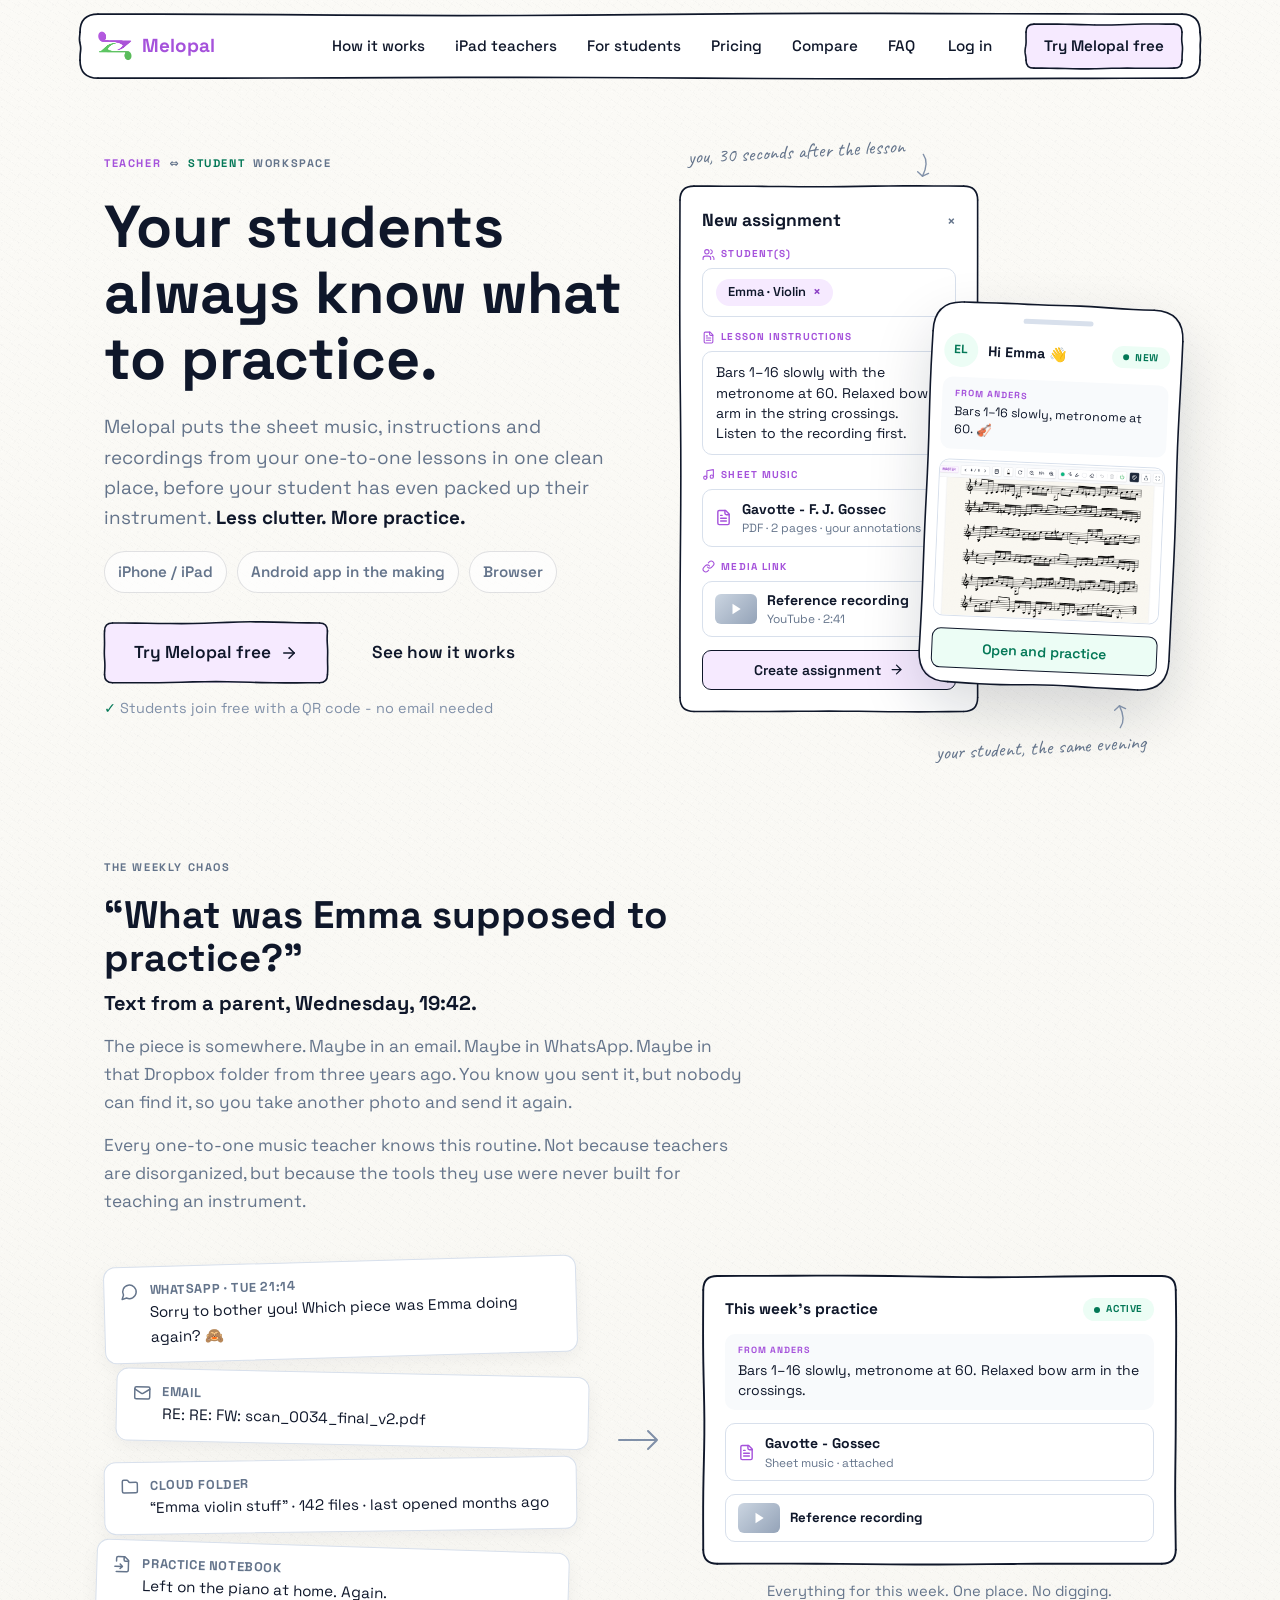
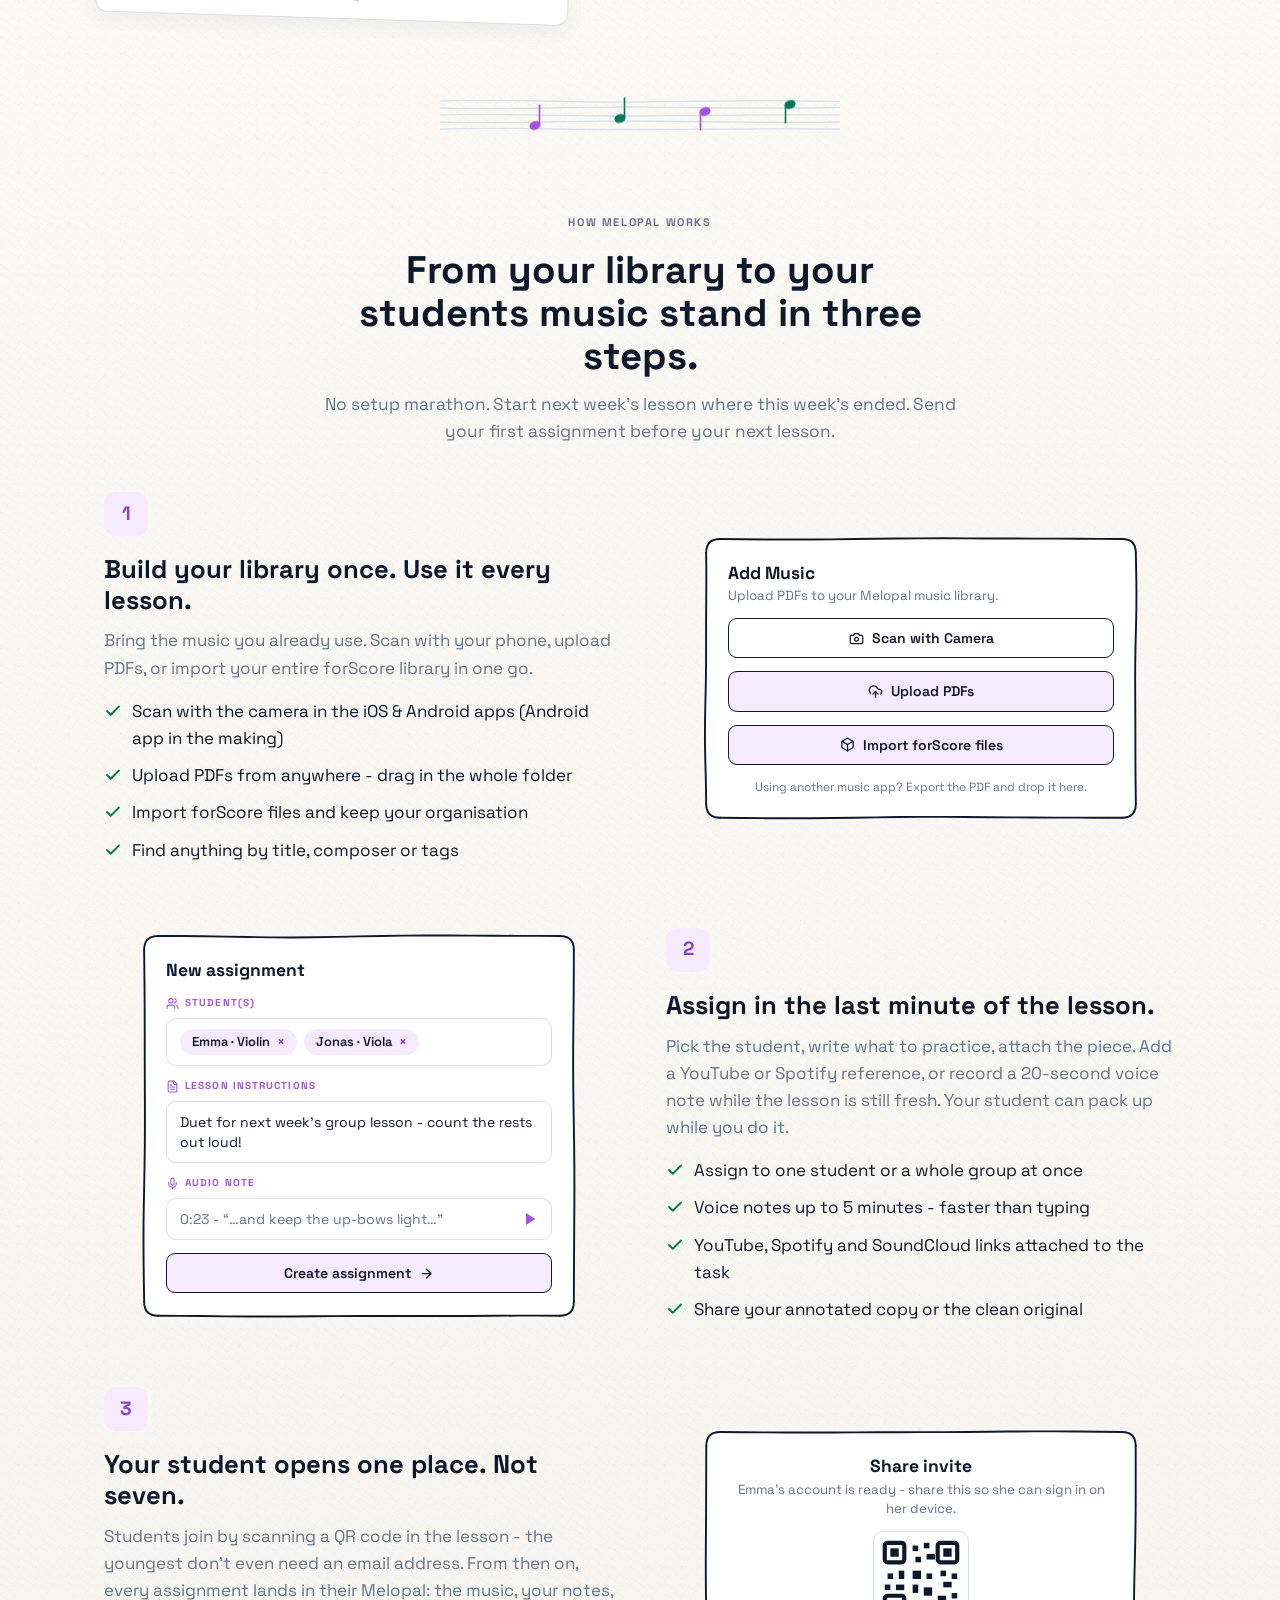
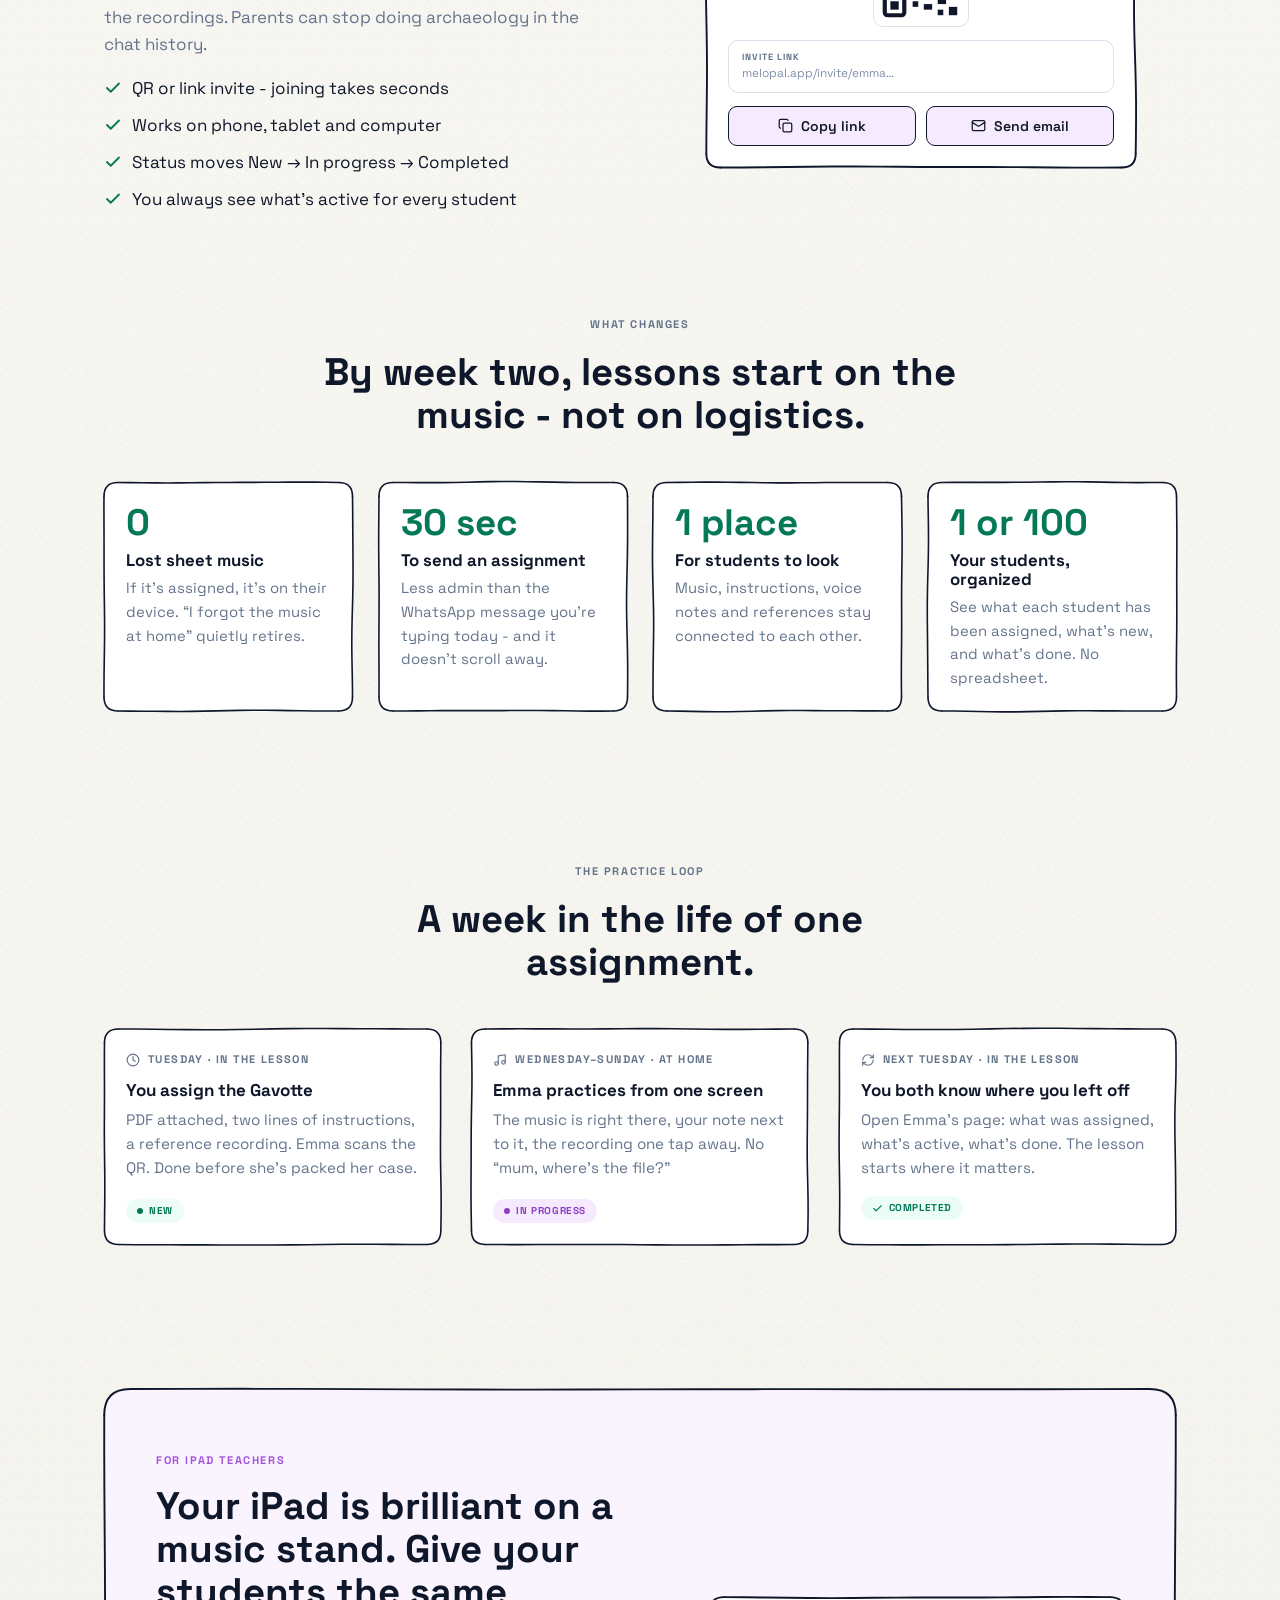
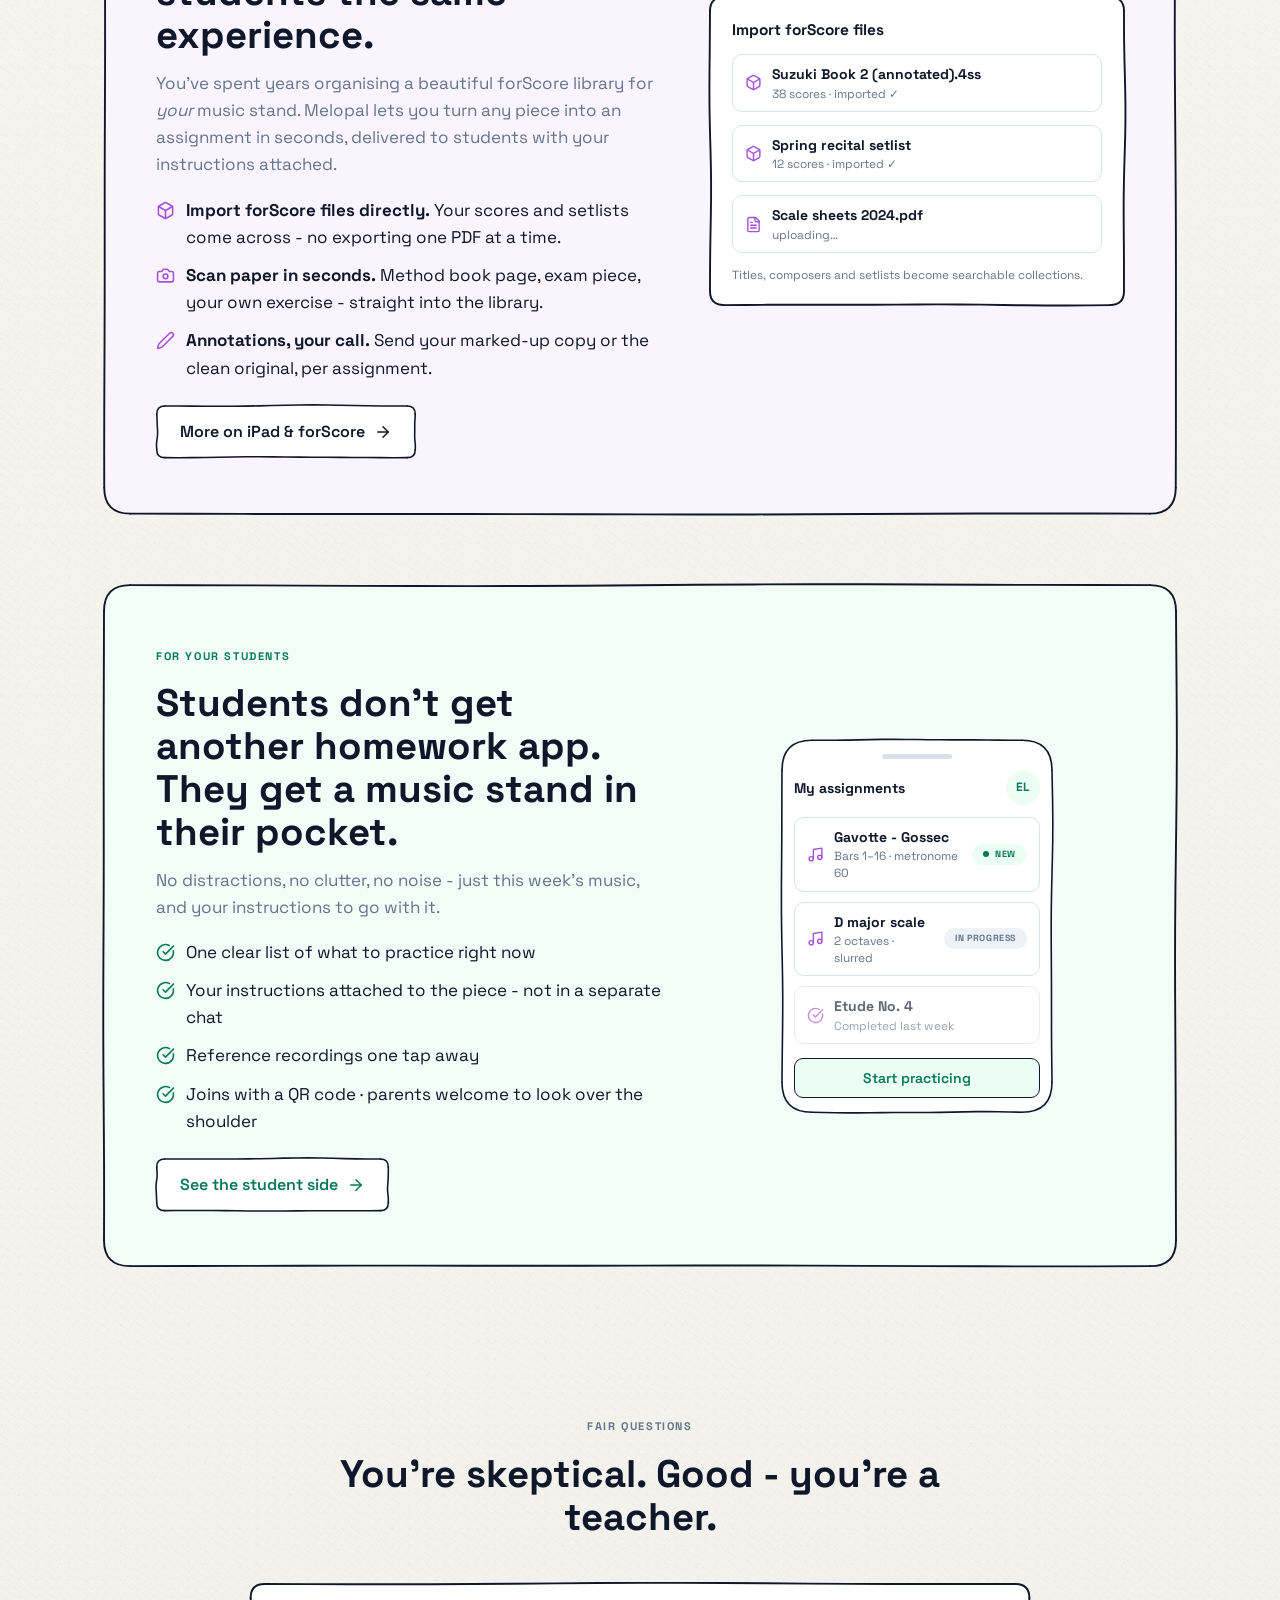
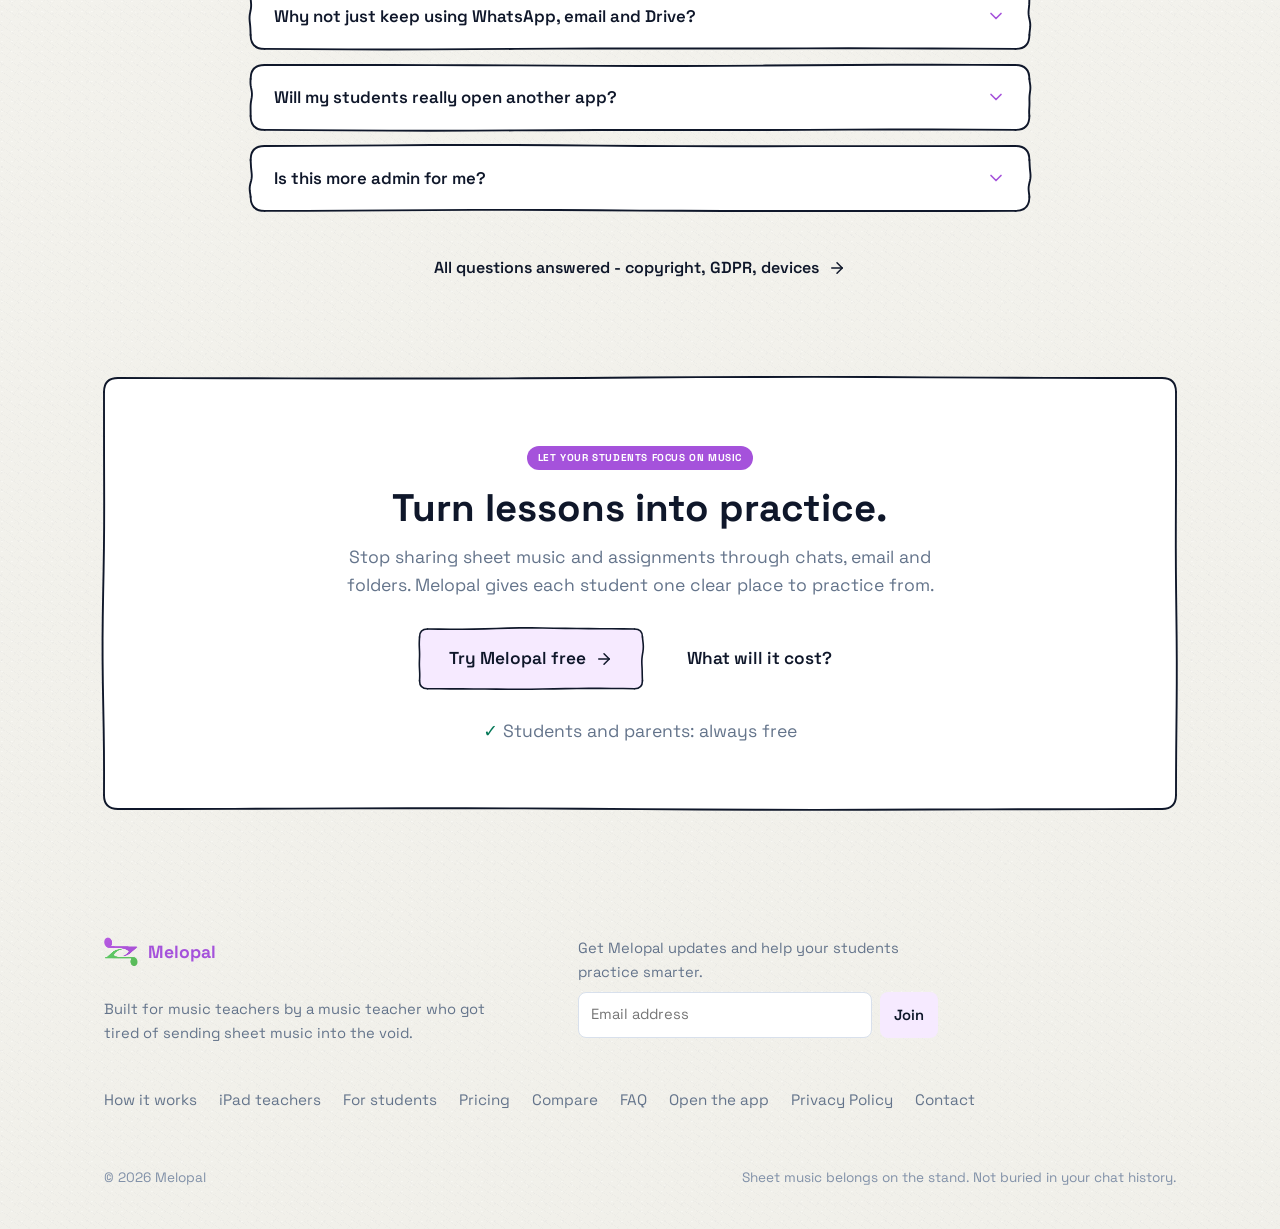
==== commit aa5bc163: "Update homepage outcome labels" ====
--- a/index.html
+++ b/index.html
@@ -358,9 +358,9 @@
     </div>
     <div class="outcomes">
       <div class="outcome sk reveal"><div class="big">0</div><h4>Lost sheet music</h4><p>If it’s assigned, it’s on their device. “I forgot the music at home” quietly retires.</p></div>
-      <div class="outcome sk reveal"><div class="big">30s</div><h4>To send an assignment</h4><p>Less admin than the WhatsApp message you’re typing today - and it doesn’t scroll away.</p></div>
-      <div class="outcome sk reveal"><div class="big">1</div><h4>Place students look</h4><p>Music, instructions, voice notes and references stay connected to each other.</p></div>
-      <div class="outcome sk reveal"><div class="big">1 or 50</div><h4>Your students, organized</h4><p>See what each student has been assigned, what’s new, and what’s done. No spreadsheet.</p></div>
+      <div class="outcome sk reveal"><div class="big">30 sec</div><h4>To send an assignment</h4><p>Less admin than the WhatsApp message you’re typing today - and it doesn’t scroll away.</p></div>
+      <div class="outcome sk reveal"><div class="big">1 place</div><h4>For students to look</h4><p>Music, instructions, voice notes and references stay connected to each other.</p></div>
+      <div class="outcome sk reveal"><div class="big">1 or 100</div><h4>Your students, organized</h4><p>See what each student has been assigned, what’s new, and what’s done. No spreadsheet.</p></div>
     </div>
   </div>
 </section>
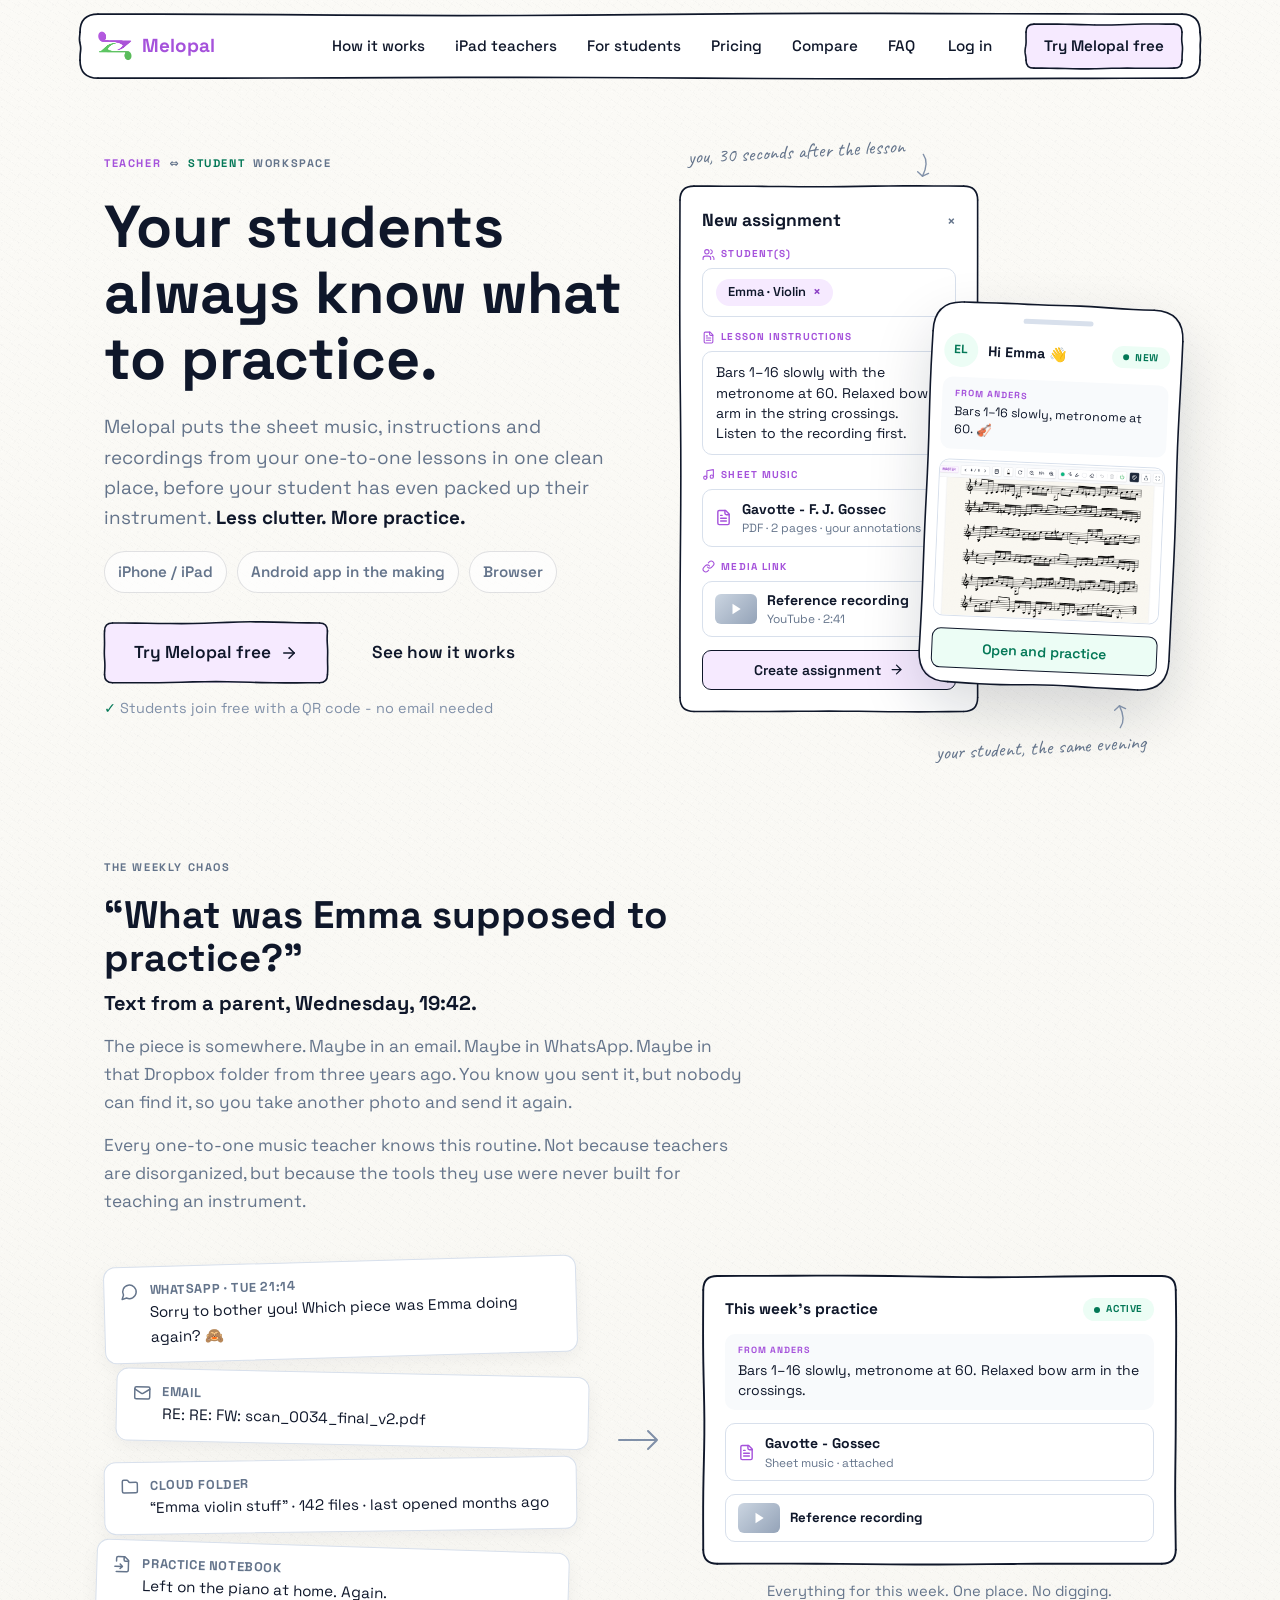
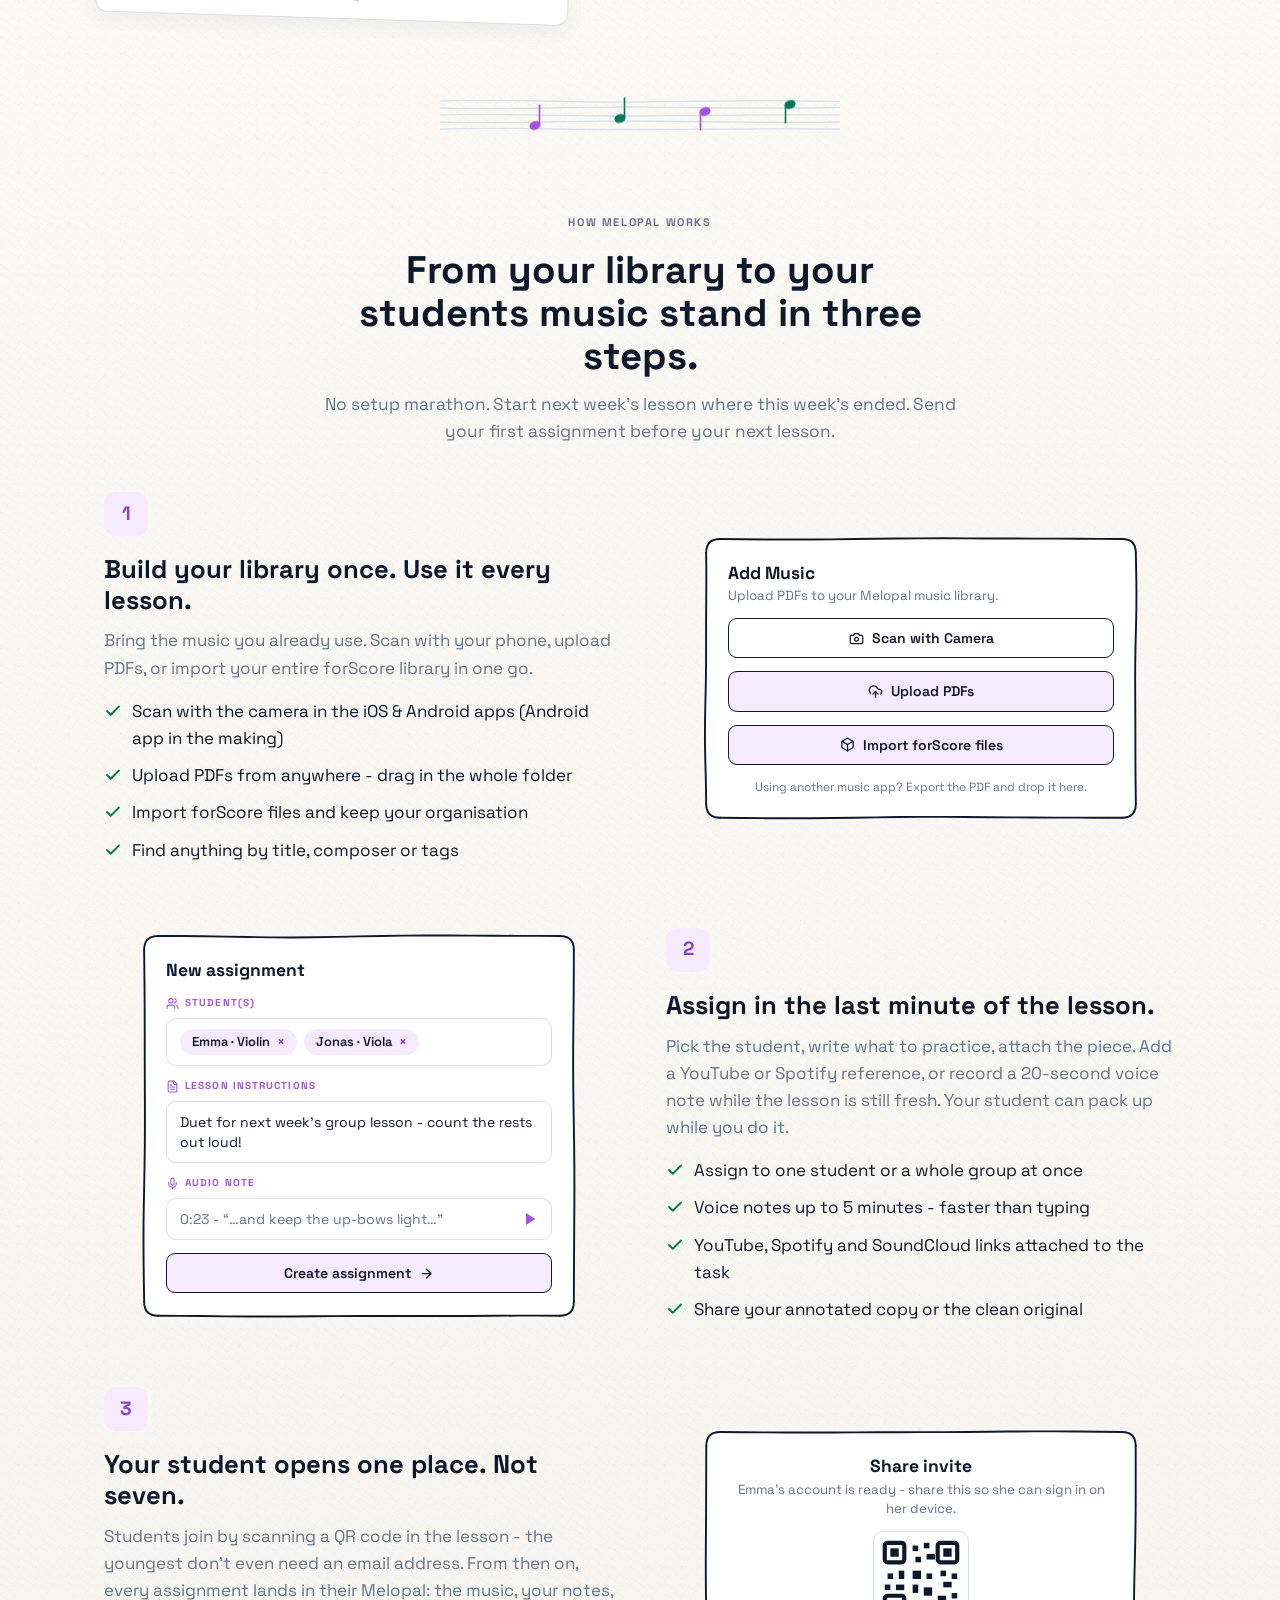
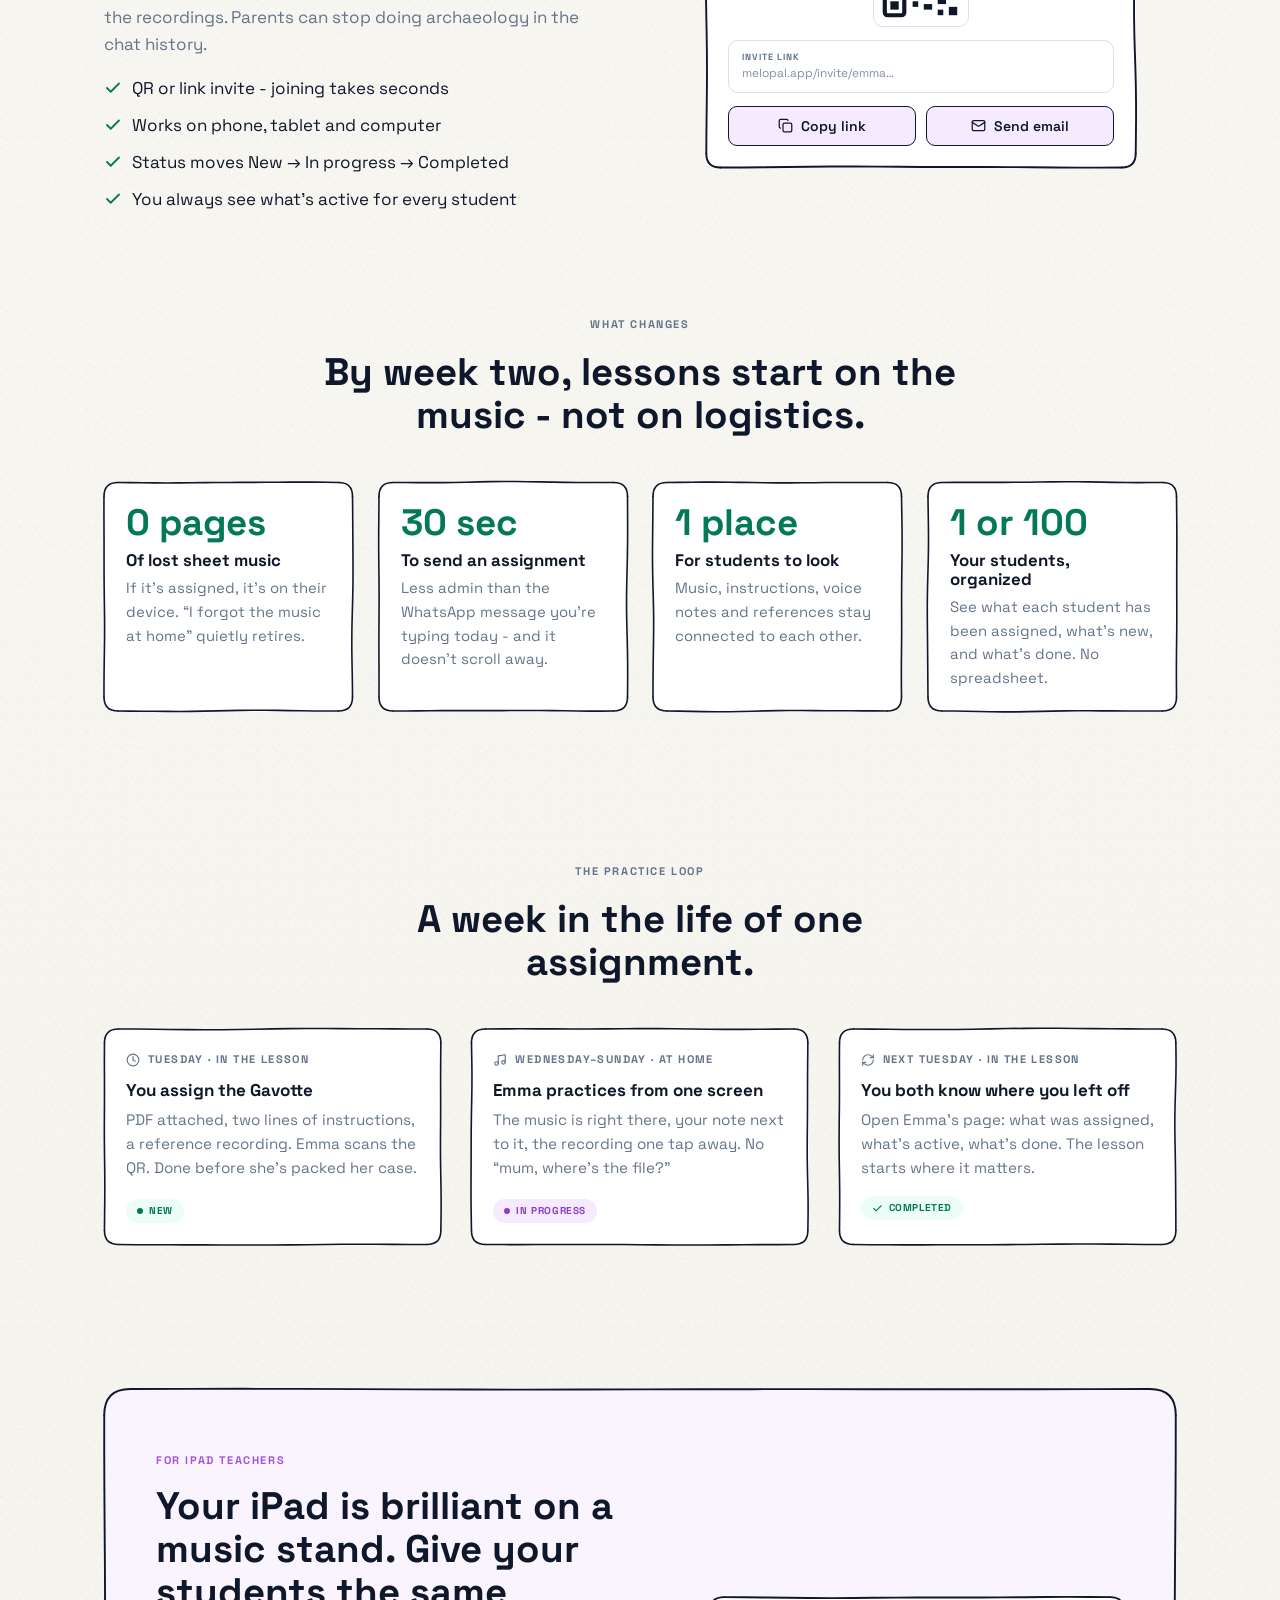
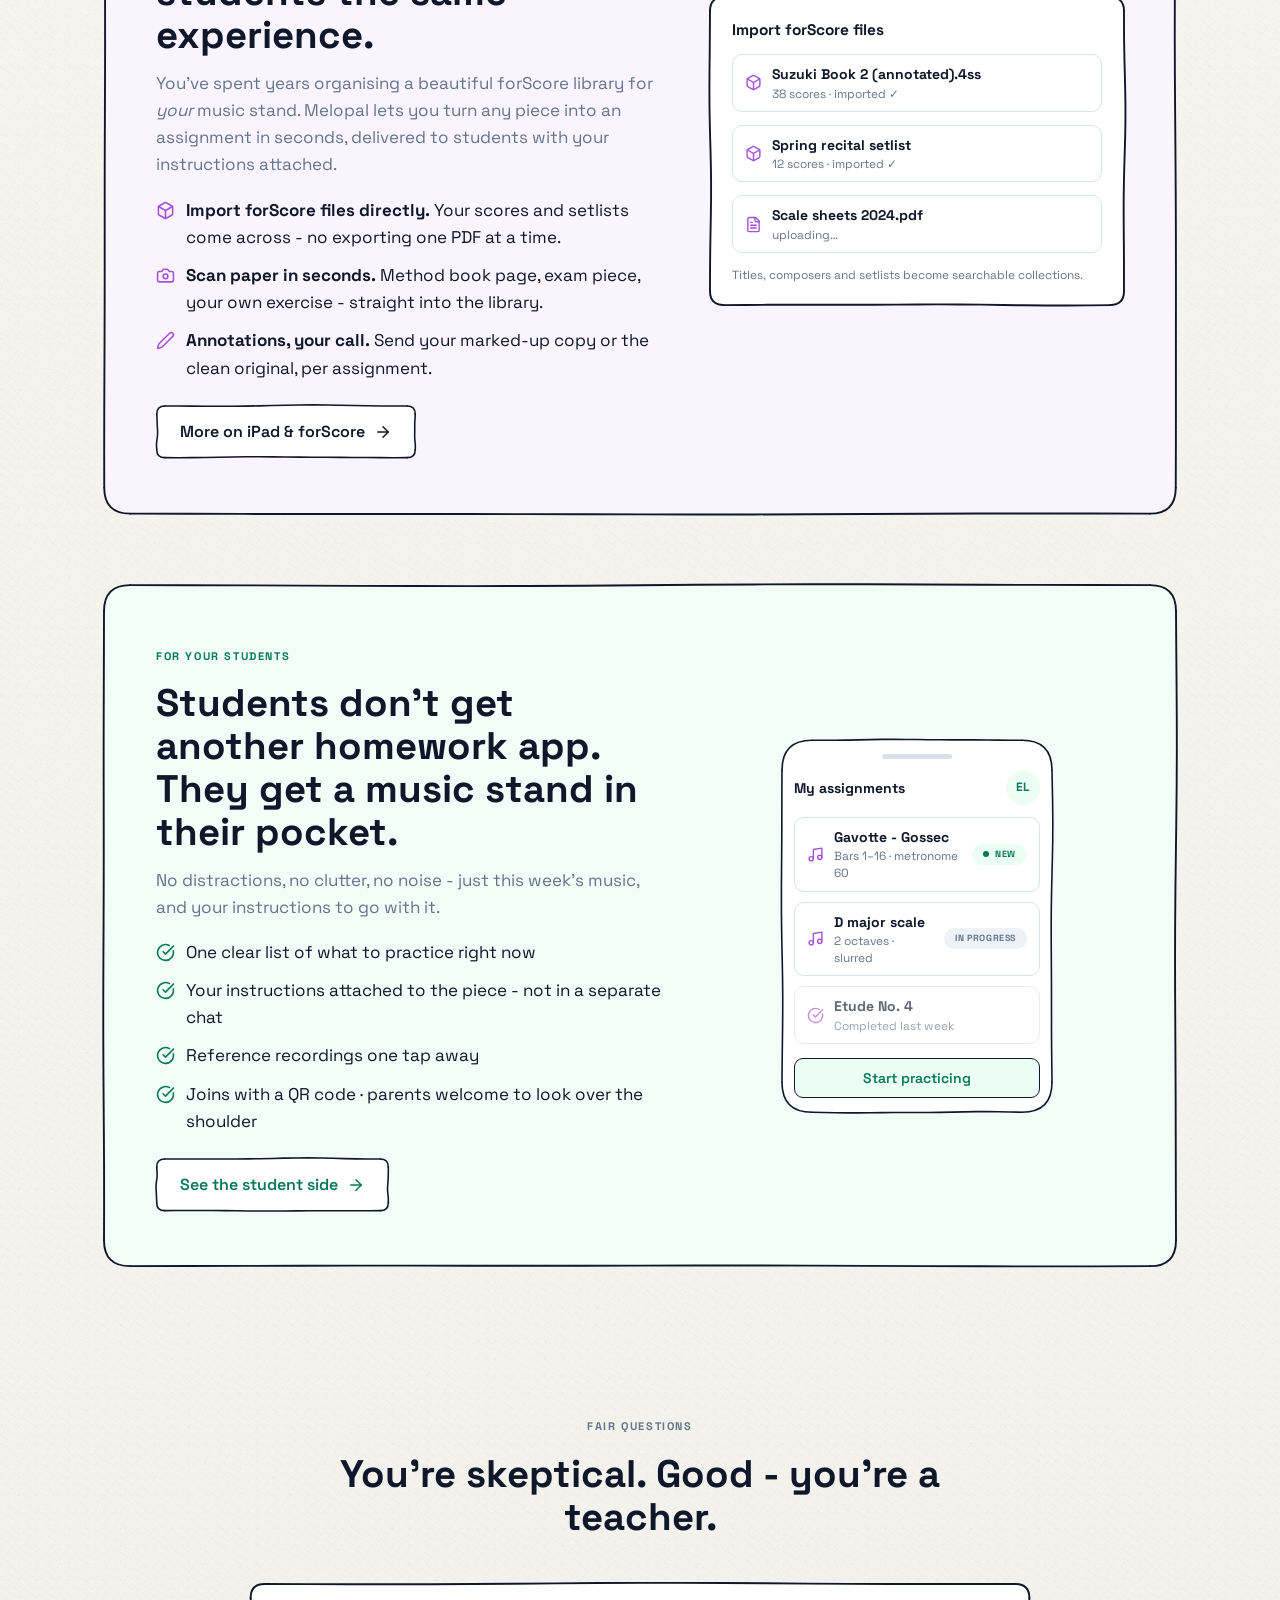
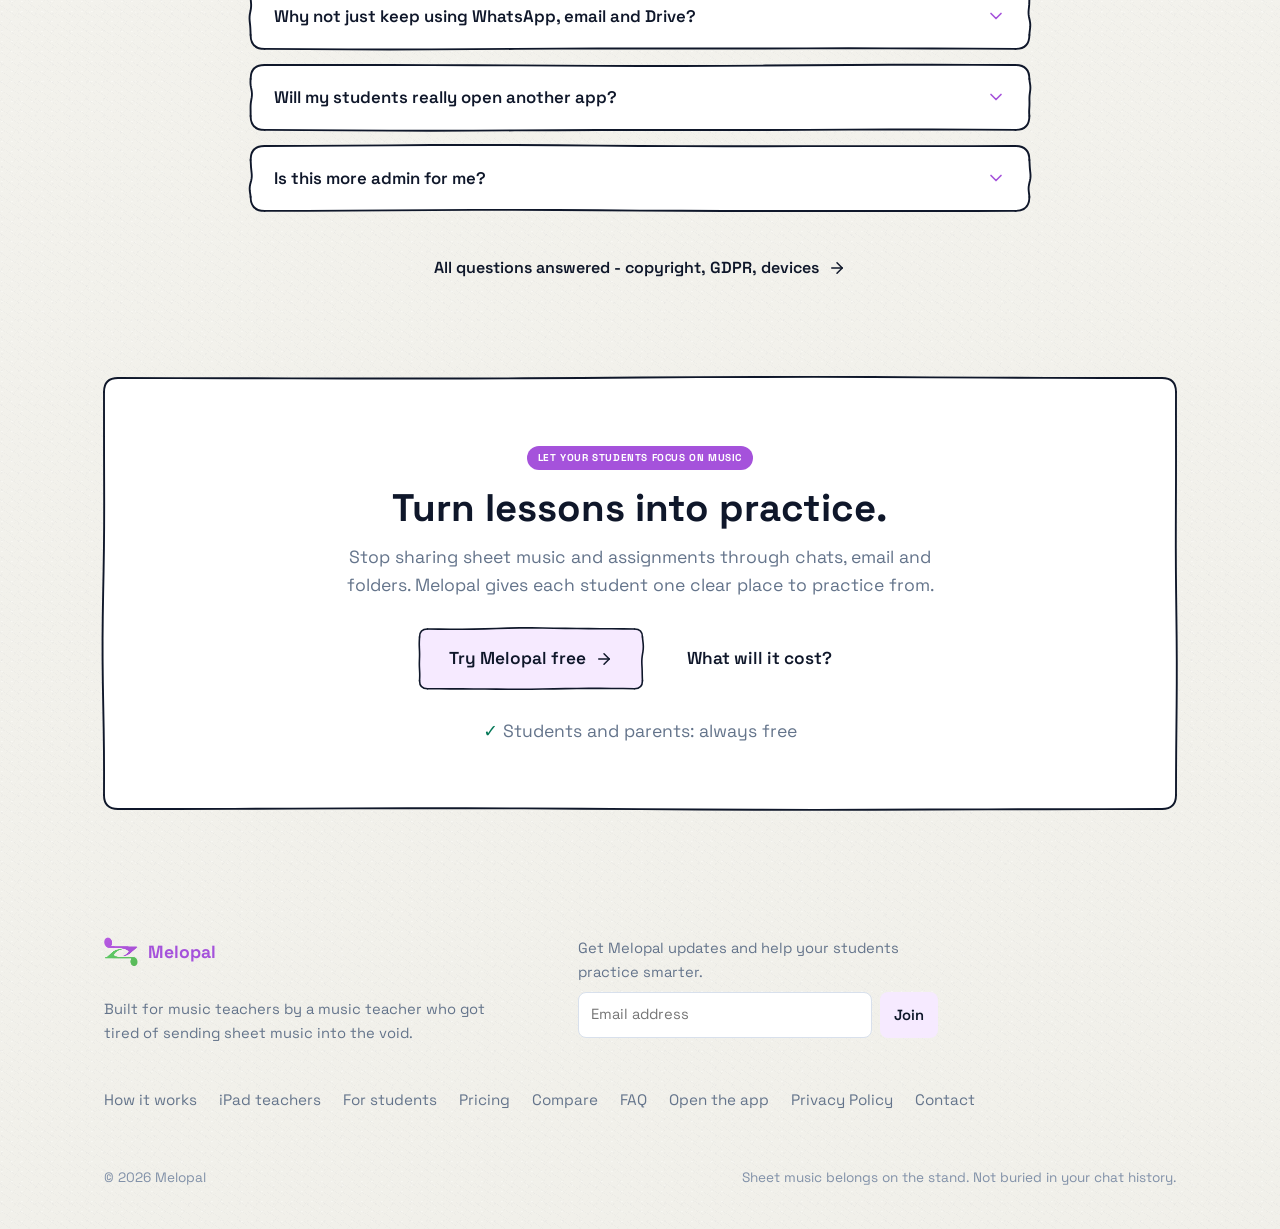
==== commit 52a015e7: "Update lost sheet music outcome" ====
--- a/index.html
+++ b/index.html
@@ -357,7 +357,7 @@
       <h2>By week two, lessons start on the music - not on logistics.</h2>
     </div>
     <div class="outcomes">
-      <div class="outcome sk reveal"><div class="big">0</div><h4>Lost sheet music</h4><p>If it’s assigned, it’s on their device. “I forgot the music at home” quietly retires.</p></div>
+      <div class="outcome sk reveal"><div class="big">0 pages</div><h4>Of lost sheet music</h4><p>If it’s assigned, it’s on their device. “I forgot the music at home” quietly retires.</p></div>
       <div class="outcome sk reveal"><div class="big">30 sec</div><h4>To send an assignment</h4><p>Less admin than the WhatsApp message you’re typing today - and it doesn’t scroll away.</p></div>
       <div class="outcome sk reveal"><div class="big">1 place</div><h4>For students to look</h4><p>Music, instructions, voice notes and references stay connected to each other.</p></div>
       <div class="outcome sk reveal"><div class="big">1 or 100</div><h4>Your students, organized</h4><p>See what each student has been assigned, what’s new, and what’s done. No spreadsheet.</p></div>
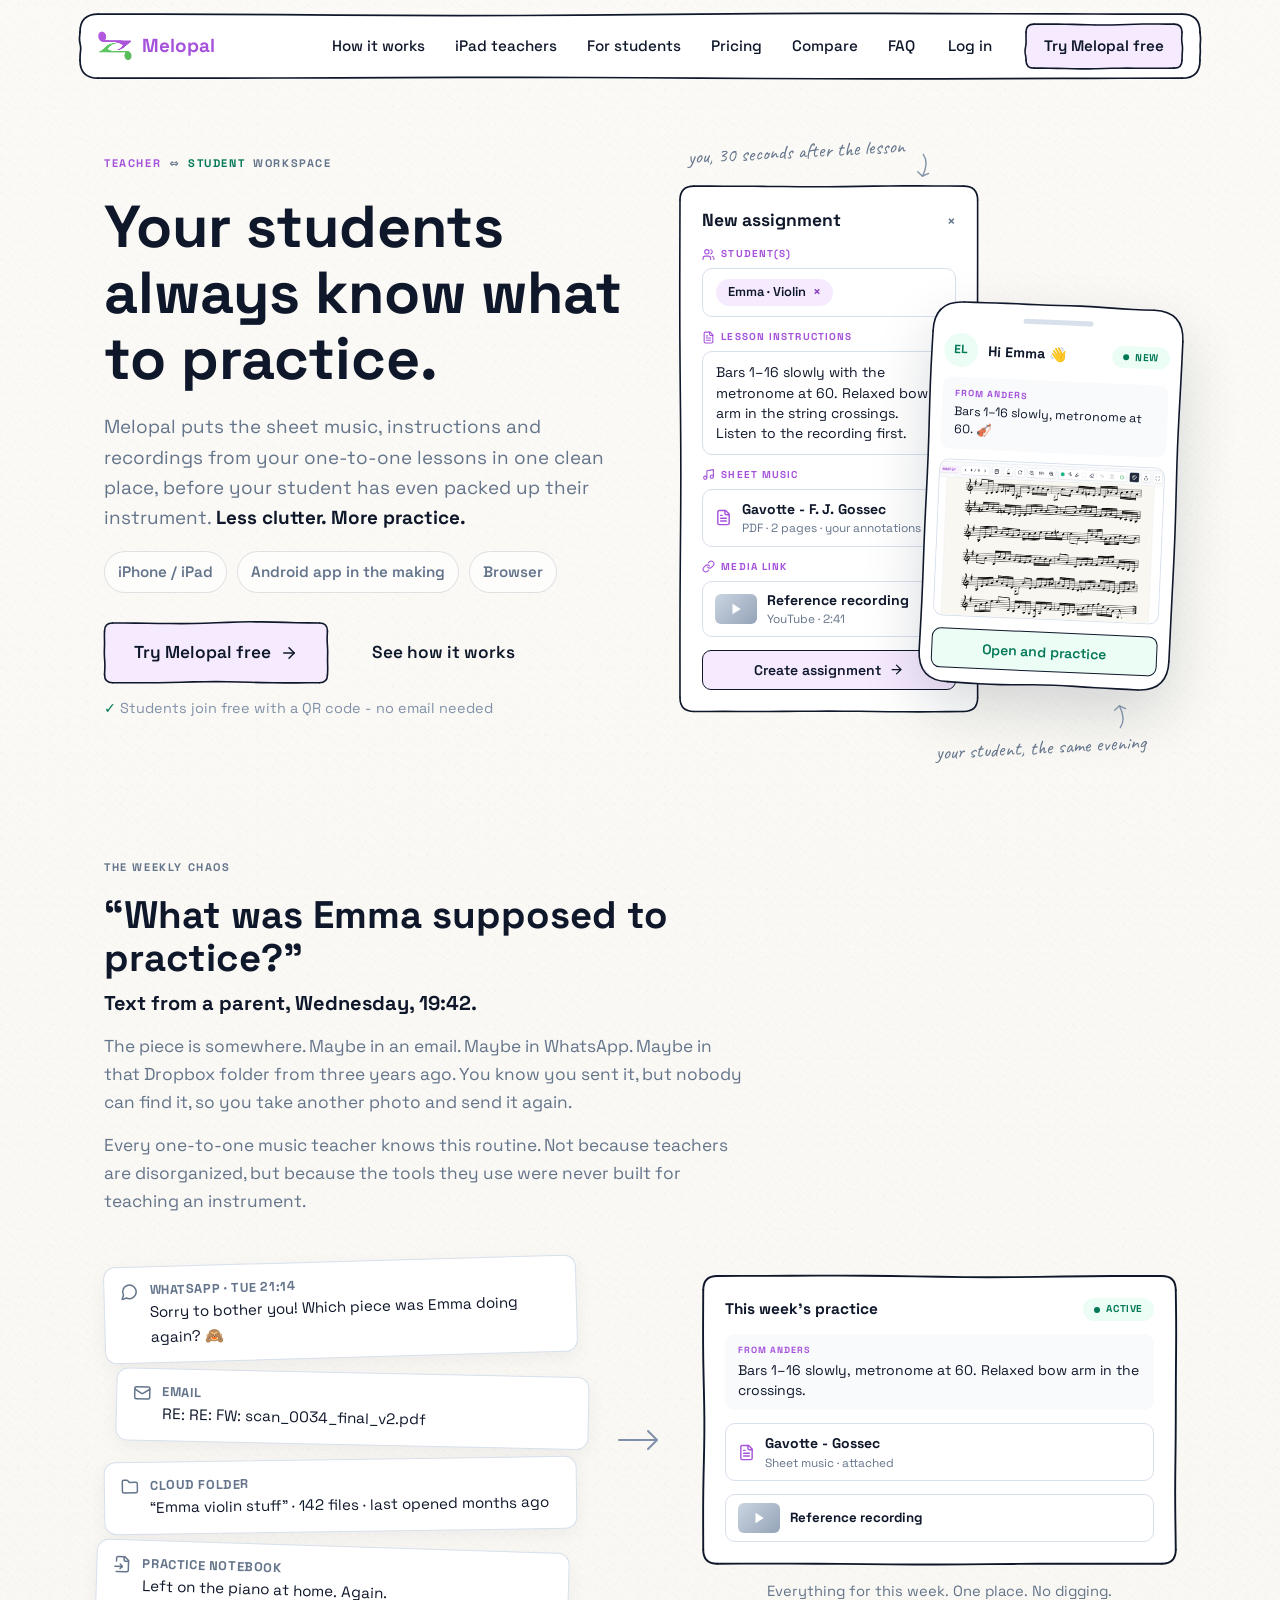
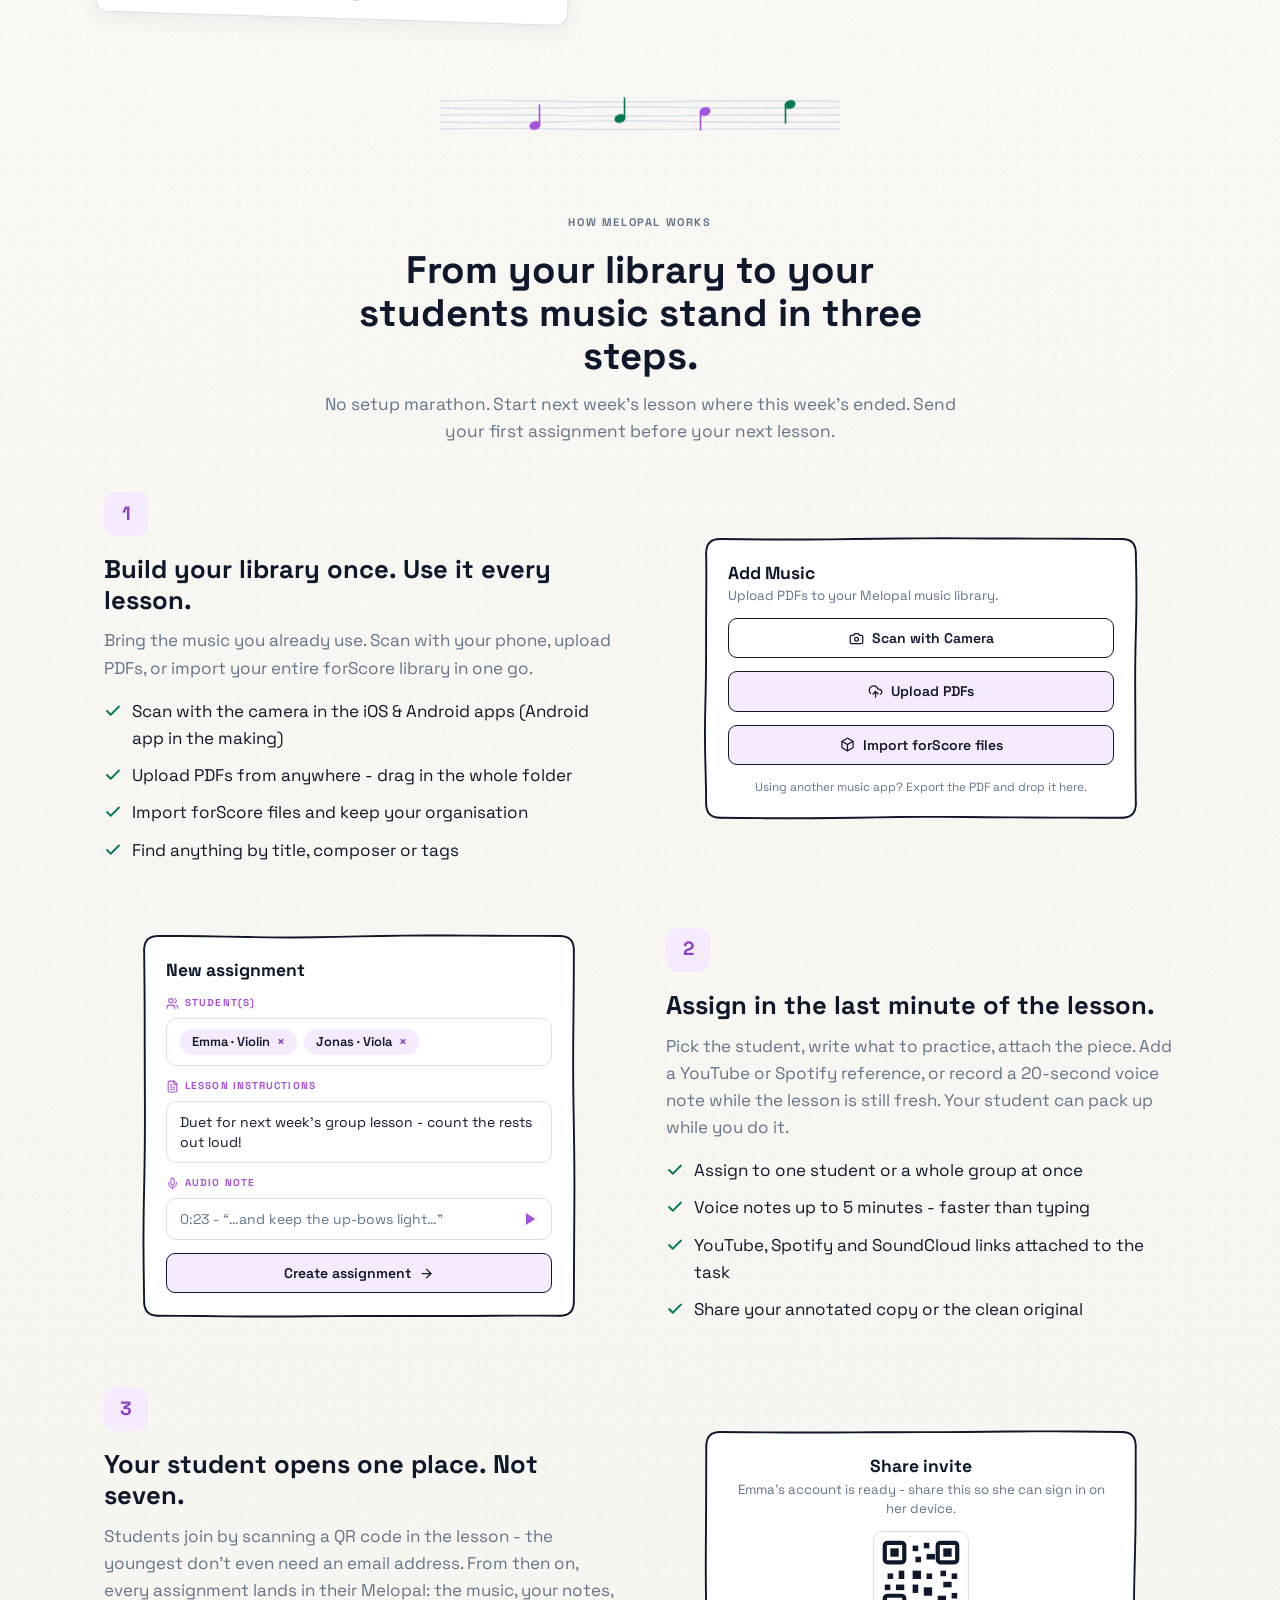
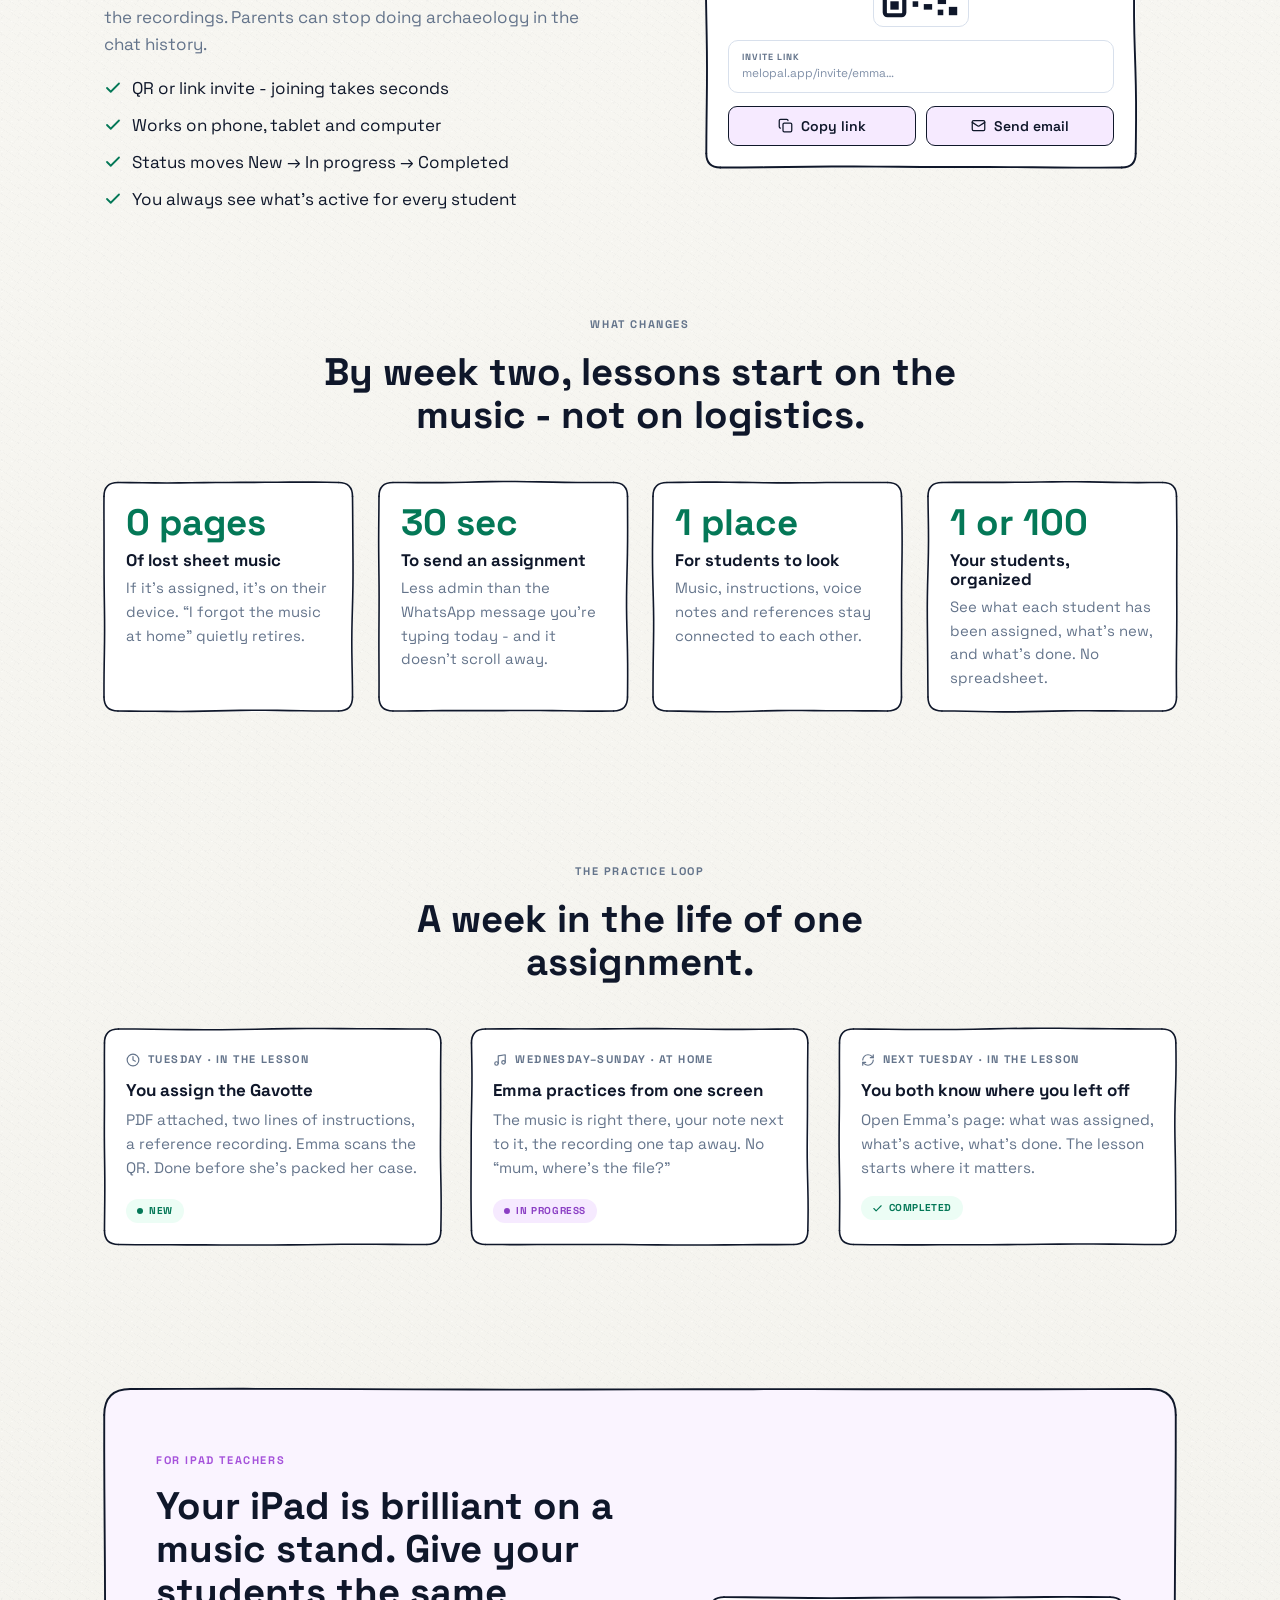
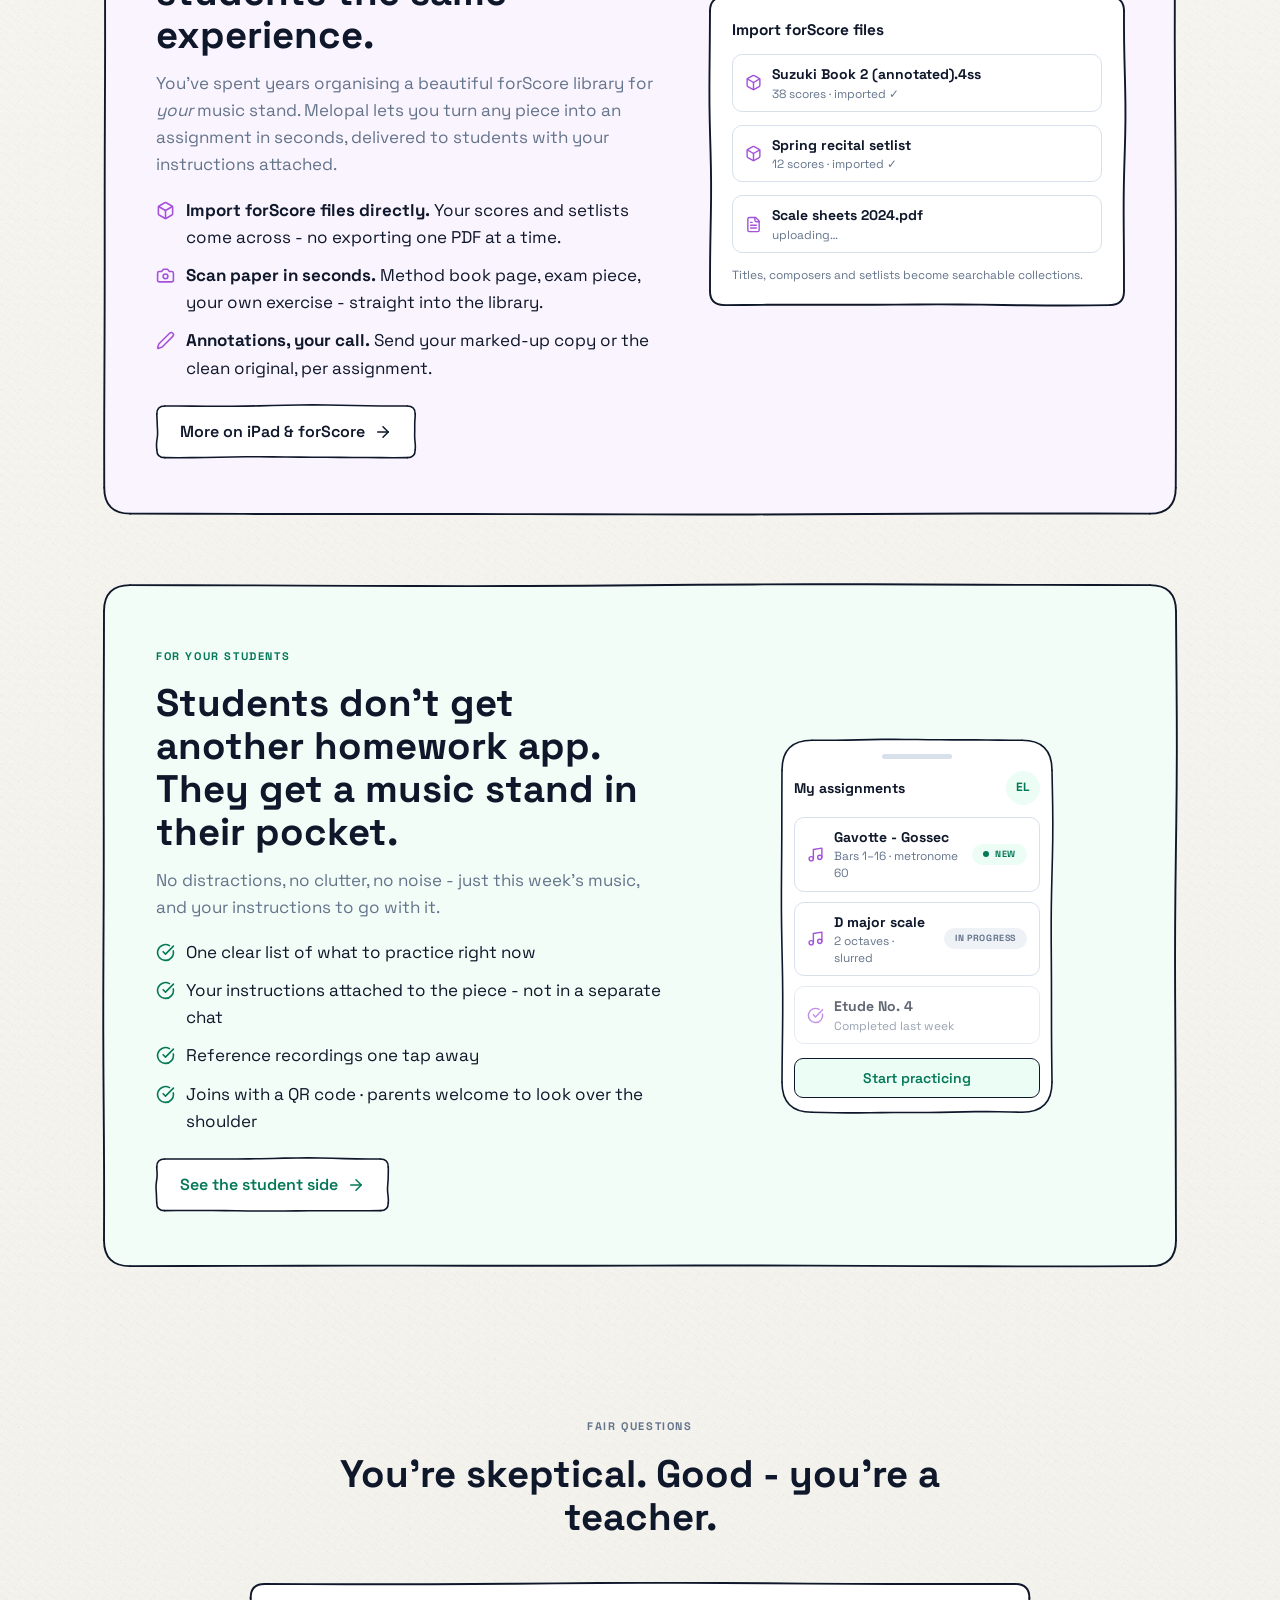
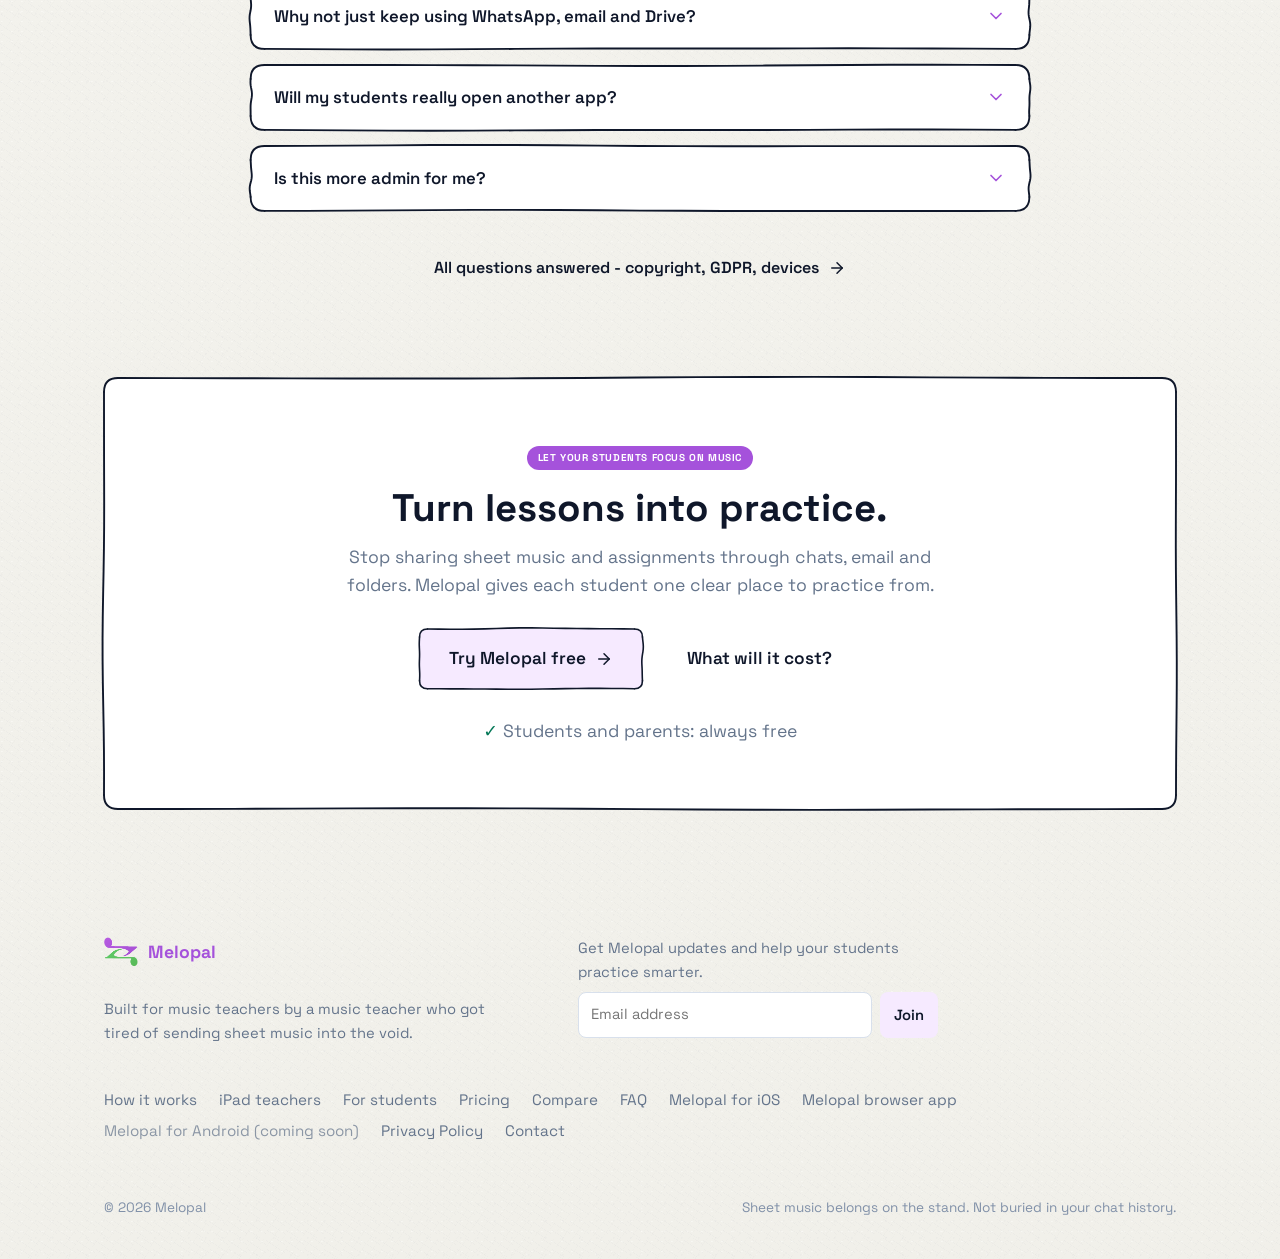
==== commit f620260c: "Add Melopal App Store links" ====
--- a/index.html
+++ b/index.html
@@ -124,9 +124,9 @@
       <h1>Your students always know what to&nbsp;practice.</h1>
       <p class="lede">Melopal puts the sheet music, instructions and recordings from your one-to-one lessons in one clean place, before your student has even packed up their instrument. <strong>Less clutter. More practice.</strong></p>
       <div class="device-strip" aria-label="Supported devices">
-        <span>iPhone / iPad</span>
+        <a href="https://apps.apple.com/us/app/melopal-teach/id6781260872" target="_blank" rel="noopener">iPhone / iPad</a>
         <span>Android app in the making</span>
-        <span>Browser</span>
+        <a href="https://app.melopal.com/" target="_blank" rel="noopener">Browser</a>
       </div>
       <div class="hero-ctas">
         <a class="btn btn-lilac btn-lg sk sk-pluck" data-jitter="1.2" href="https://app.melopal.com" target="_blank" rel="noopener">Try Melopal free <svg><use href="#i-arrow-right"/></svg></a>
@@ -527,7 +527,9 @@
       <a href="/pricing">Pricing</a>
       <a href="/compare/">Compare</a>
       <a href="/faq">FAQ</a>
-      <a href="https://app.melopal.com" target="_blank" rel="noopener">Open the app</a>
+      <a href="https://apps.apple.com/us/app/melopal-teach/id6781260872" target="_blank" rel="noopener">Melopal for iOS</a>
+      <a href="https://app.melopal.com/" target="_blank" rel="noopener">Melopal browser app</a>
+      <span class="footer-disabled">Melopal for Android (coming soon)</span>
       <a href="/privacy-policy/">Privacy Policy</a>
       <a href="/contact">Contact</a>
     </nav>
--- a/assets/style.css
+++ b/assets/style.css
@@ -299,7 +299,8 @@
   margin: 18px 0 28px;
 }
 
-.device-strip span {
+.device-strip span,
+.device-strip a {
   border: 1px solid rgba(15, 23, 42, 0.12);
   background: rgba(255, 255, 255, 0.65);
   border-radius: 999px;
@@ -307,6 +308,10 @@
   font-size: 0.95rem;
   font-weight: 600;
   color: var(--slate);
+}
+.device-strip a:hover {
+  background: var(--lilac-soft);
+  color: var(--lilac-deep);
 }
 
 @media (max-width: 980px) {
@@ -733,8 +738,10 @@
 .foot > div:first-child .brand { grid-area: brand; }
 .foot > div:first-child > .muted { grid-area: copy; }
 .foot nav { display: flex; flex-wrap: wrap; gap: 6px 22px; }
-.foot nav a { color: var(--slate); font-size: 0.95rem; }
+.foot nav a,
+.foot nav .footer-disabled { color: var(--slate); font-size: 0.95rem; }
 .foot nav a:hover { color: var(--ink); }
+.foot nav .footer-disabled { opacity: 0.72; }
 .foot .legal { width: 100%; margin-top: 26px; color: var(--slate-light); font-size: 0.85rem; display: flex; justify-content: space-between; flex-wrap: wrap; gap: 10px; }
 .footer-signup {
   grid-area: signup;
@@ -872,7 +879,7 @@
   display: grid;
   grid-template-columns: 1fr auto;
   gap: 12px;
-  margin-top: 22px;
+  margin: 22px 0 20px;
 }
 .signup-form input[type="email"] {
   width: 100%;
@@ -901,6 +908,9 @@
   width: 1px;
   height: 1px;
   opacity: 0;
+}
+.signup-copy {
+  font-weight: 700;
 }
 .signup-note {
   margin-top: 14px;
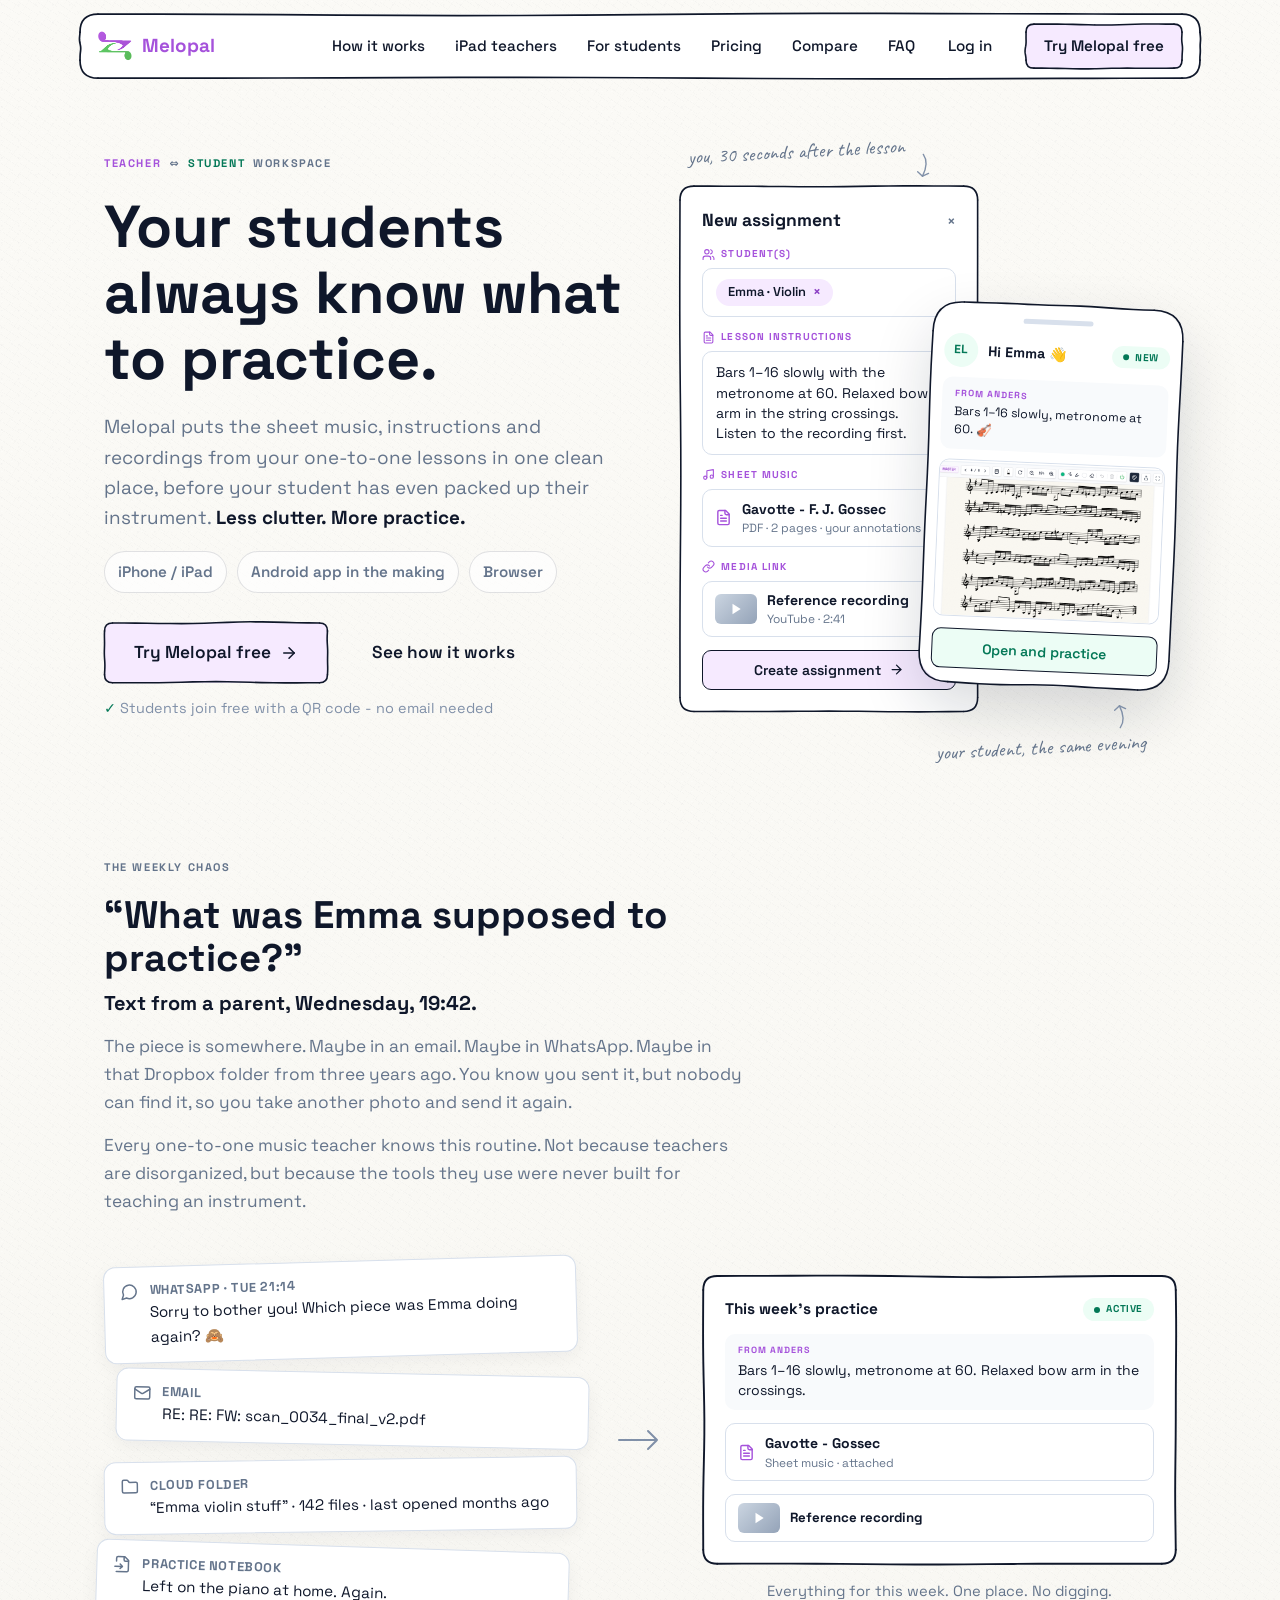
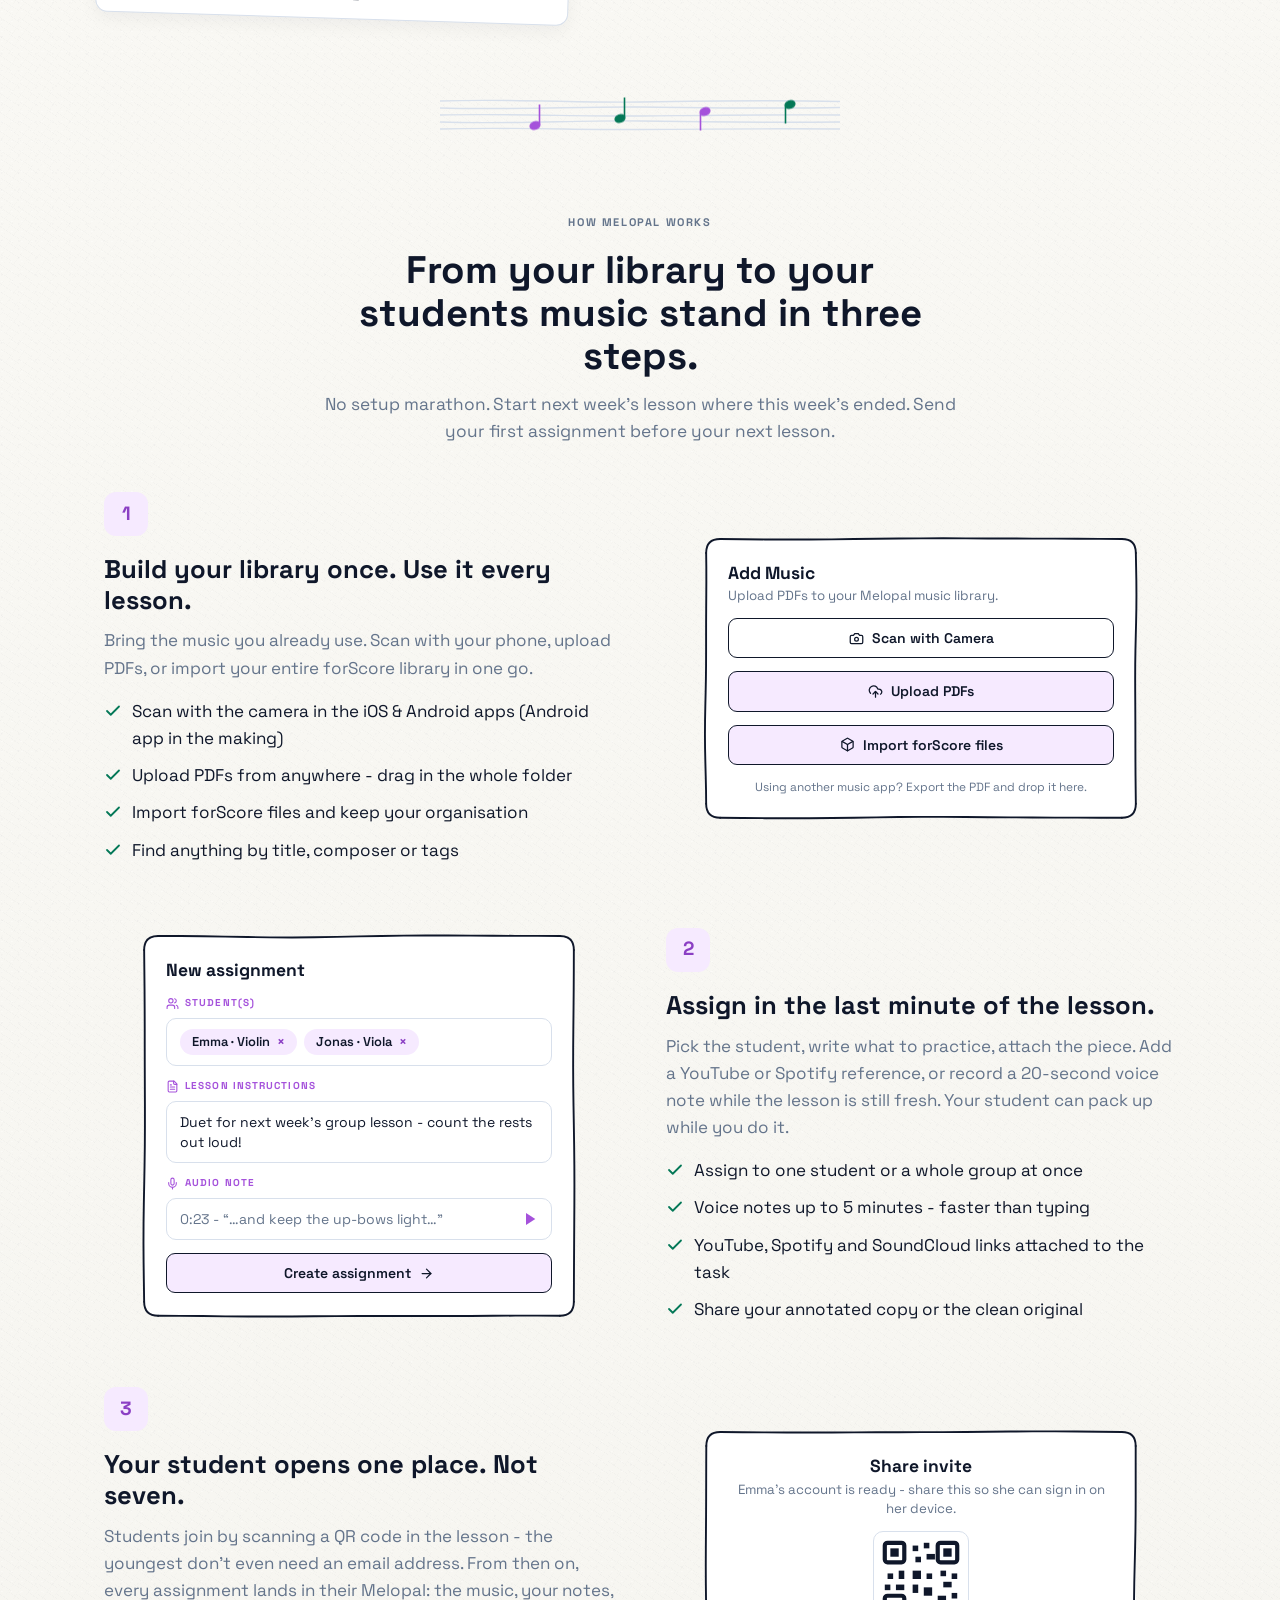
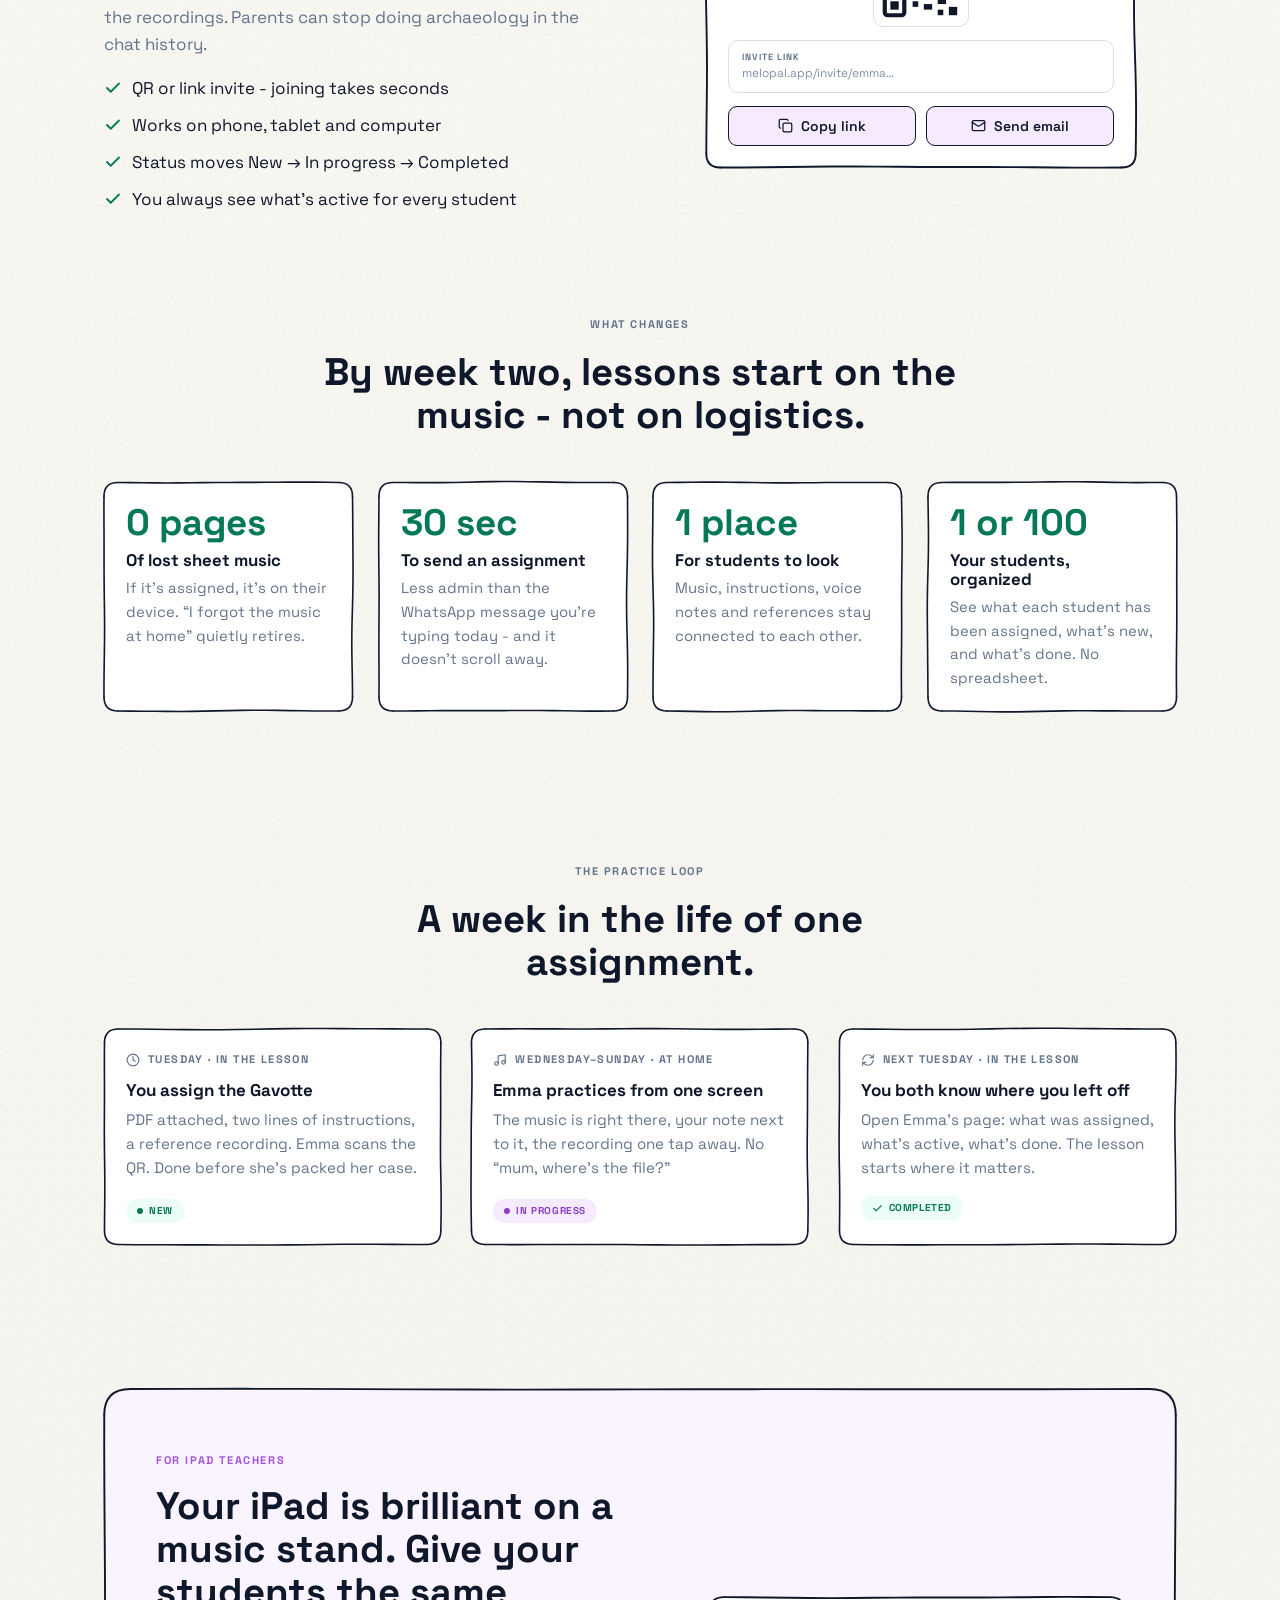
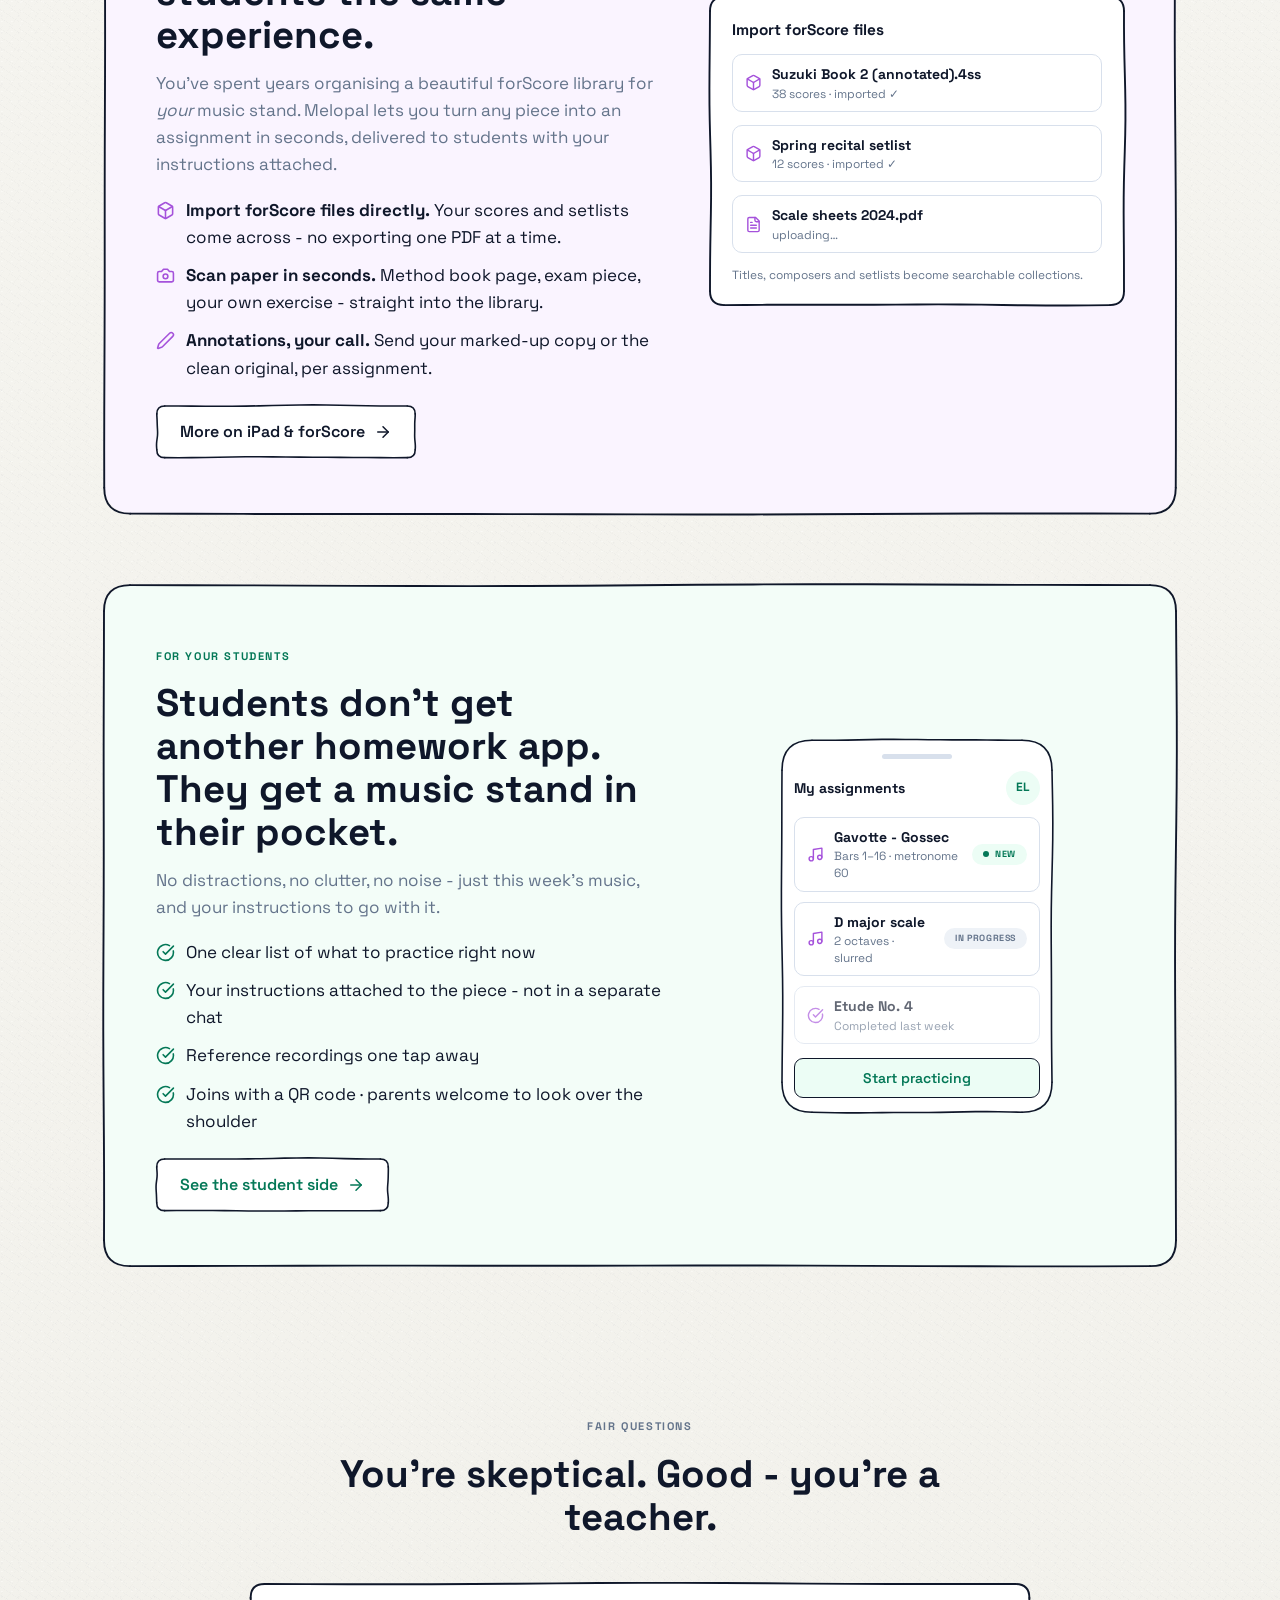
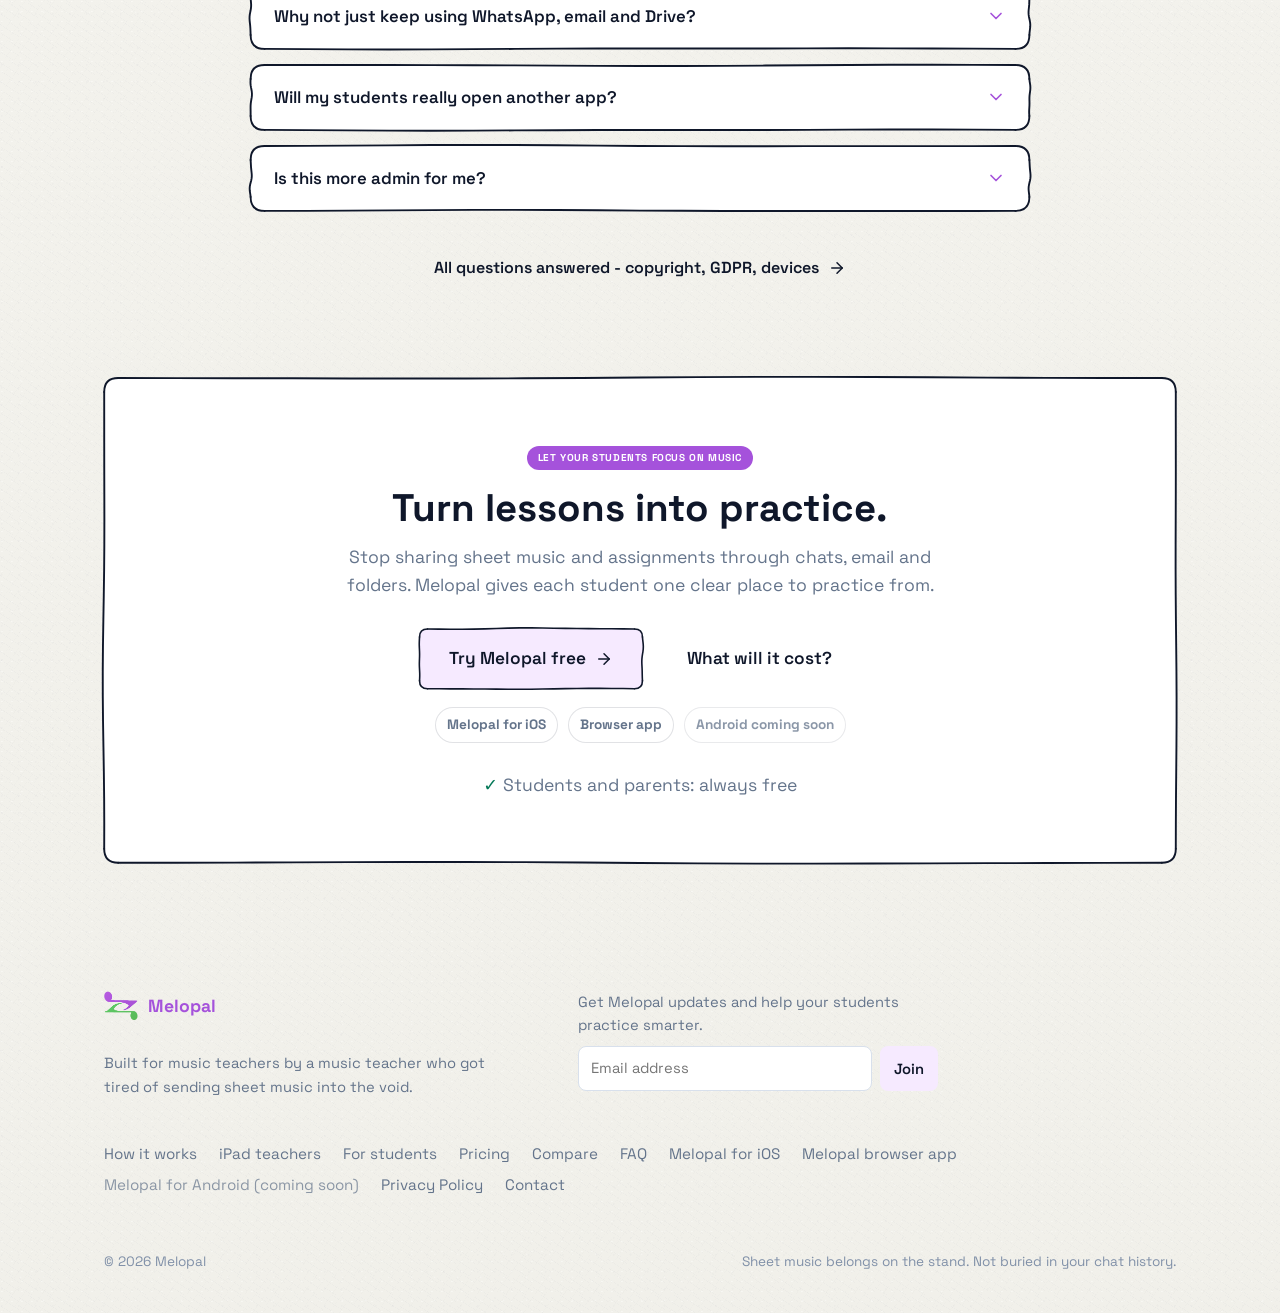
==== commit 0ba1ef59: "Add App Store links across site" ====
--- a/index.html
+++ b/index.html
@@ -498,6 +498,11 @@
         <a class="btn btn-lilac btn-lg sk sk-pluck" data-jitter="1.2" href="https://app.melopal.com" target="_blank" rel="noopener">Try Melopal free <svg><use href="#i-arrow-right"/></svg></a>
         <a class="btn btn-ghost btn-lg" href="/pricing">What will it cost?</a>
       </div>
+      <div class="app-options" aria-label="Melopal app options">
+        <a href="https://apps.apple.com/us/app/melopal-teach/id6781260872" target="_blank" rel="noopener">Melopal for iOS</a>
+        <a href="https://app.melopal.com/" target="_blank" rel="noopener">Browser app</a>
+        <span>Android coming soon</span>
+      </div>
       <p class="hero-note cta-note"><span class="check">✓</span> Students and parents: always free</p>
     </div>
   </div>
--- a/assets/style.css
+++ b/assets/style.css
@@ -314,6 +314,38 @@
   color: var(--lilac-deep);
 }
 
+.app-options {
+  display: flex;
+  flex-wrap: wrap;
+  justify-content: center;
+  gap: 10px;
+  margin-top: 18px;
+}
+
+.app-options a,
+.app-options span {
+  border-radius: 999px;
+  padding: 7px 12px;
+  font-size: 0.85rem;
+  font-weight: 700;
+  color: var(--slate);
+  background: rgba(255, 255, 255, 0.72);
+  box-shadow: inset 0 0 0 1px rgba(15, 23, 42, 0.12);
+}
+
+.app-options a:hover {
+  background: var(--lilac-soft);
+  color: var(--lilac-deep);
+}
+
+.app-options span {
+  opacity: 0.74;
+}
+
+.page-hero .app-options {
+  justify-content: flex-start;
+}
+
 @media (max-width: 980px) {
   .hero-grid { grid-template-columns: 1fr; gap: 44px; }
 }
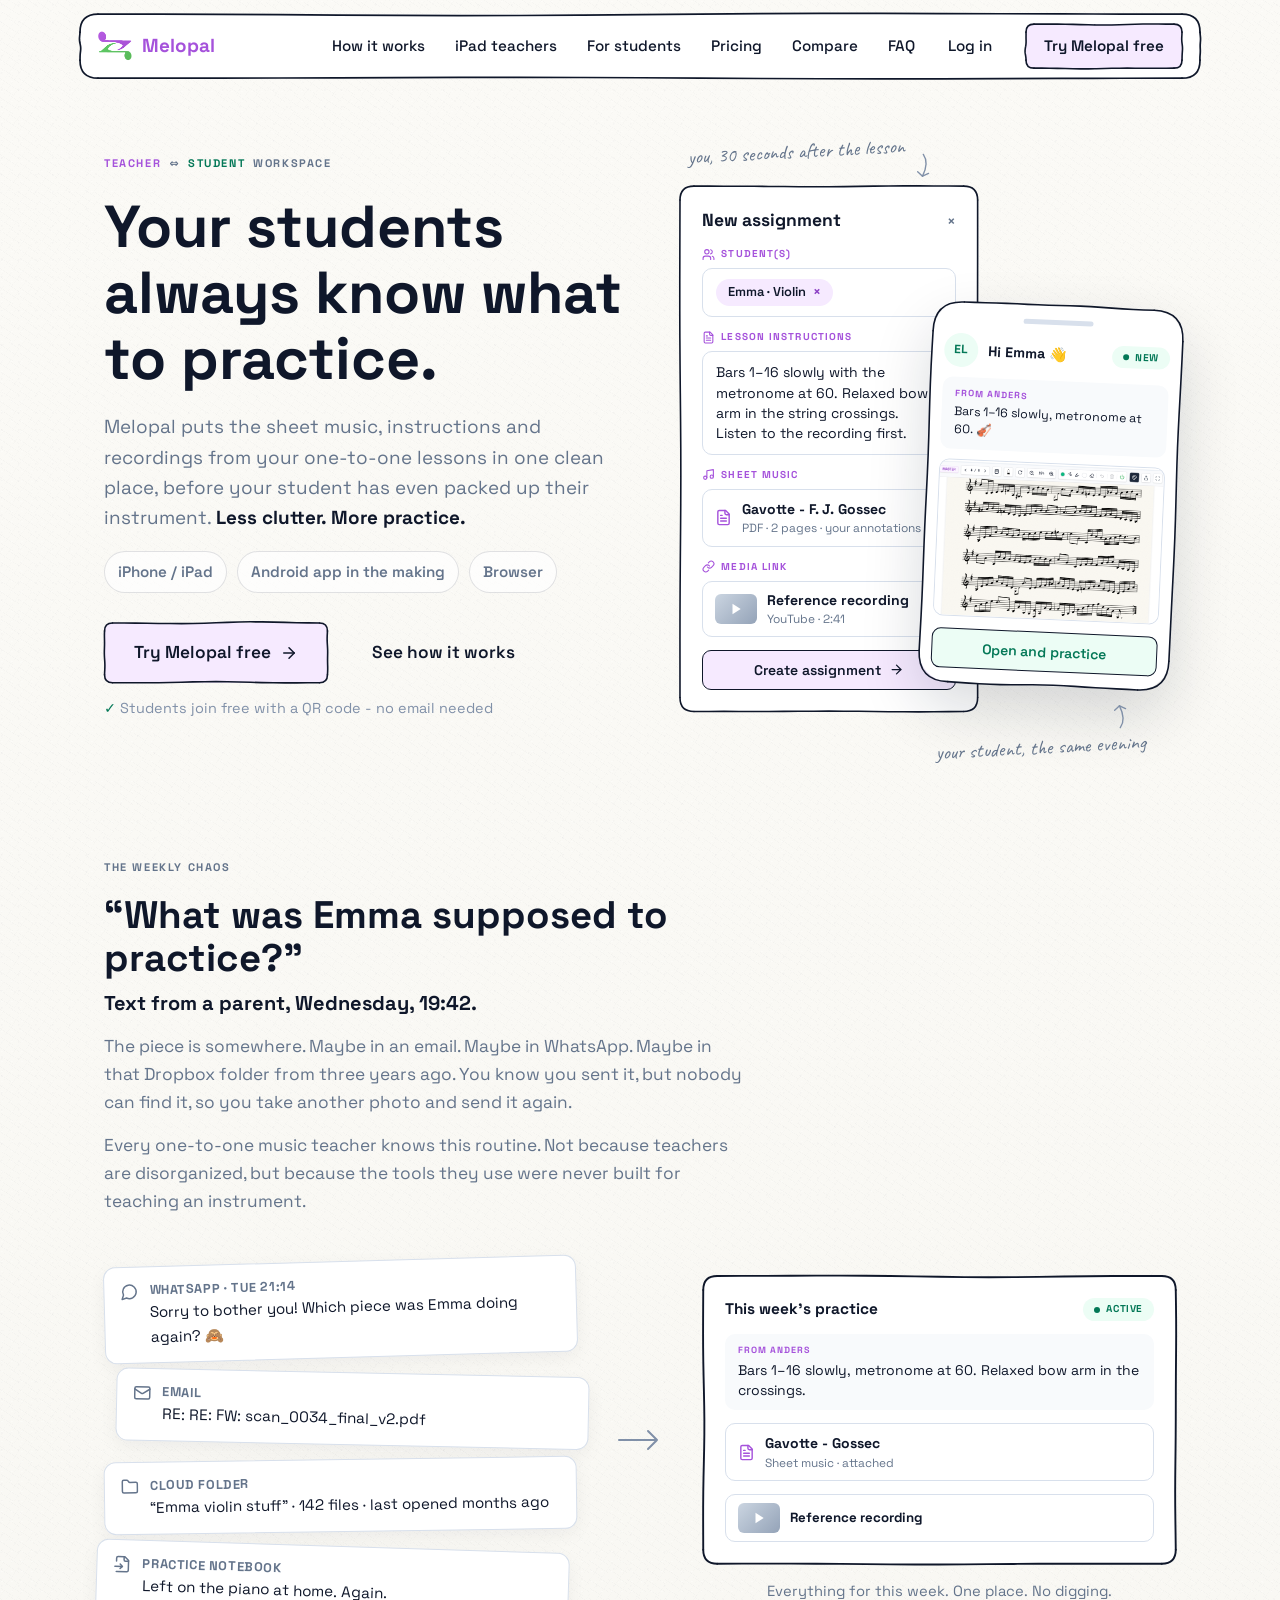
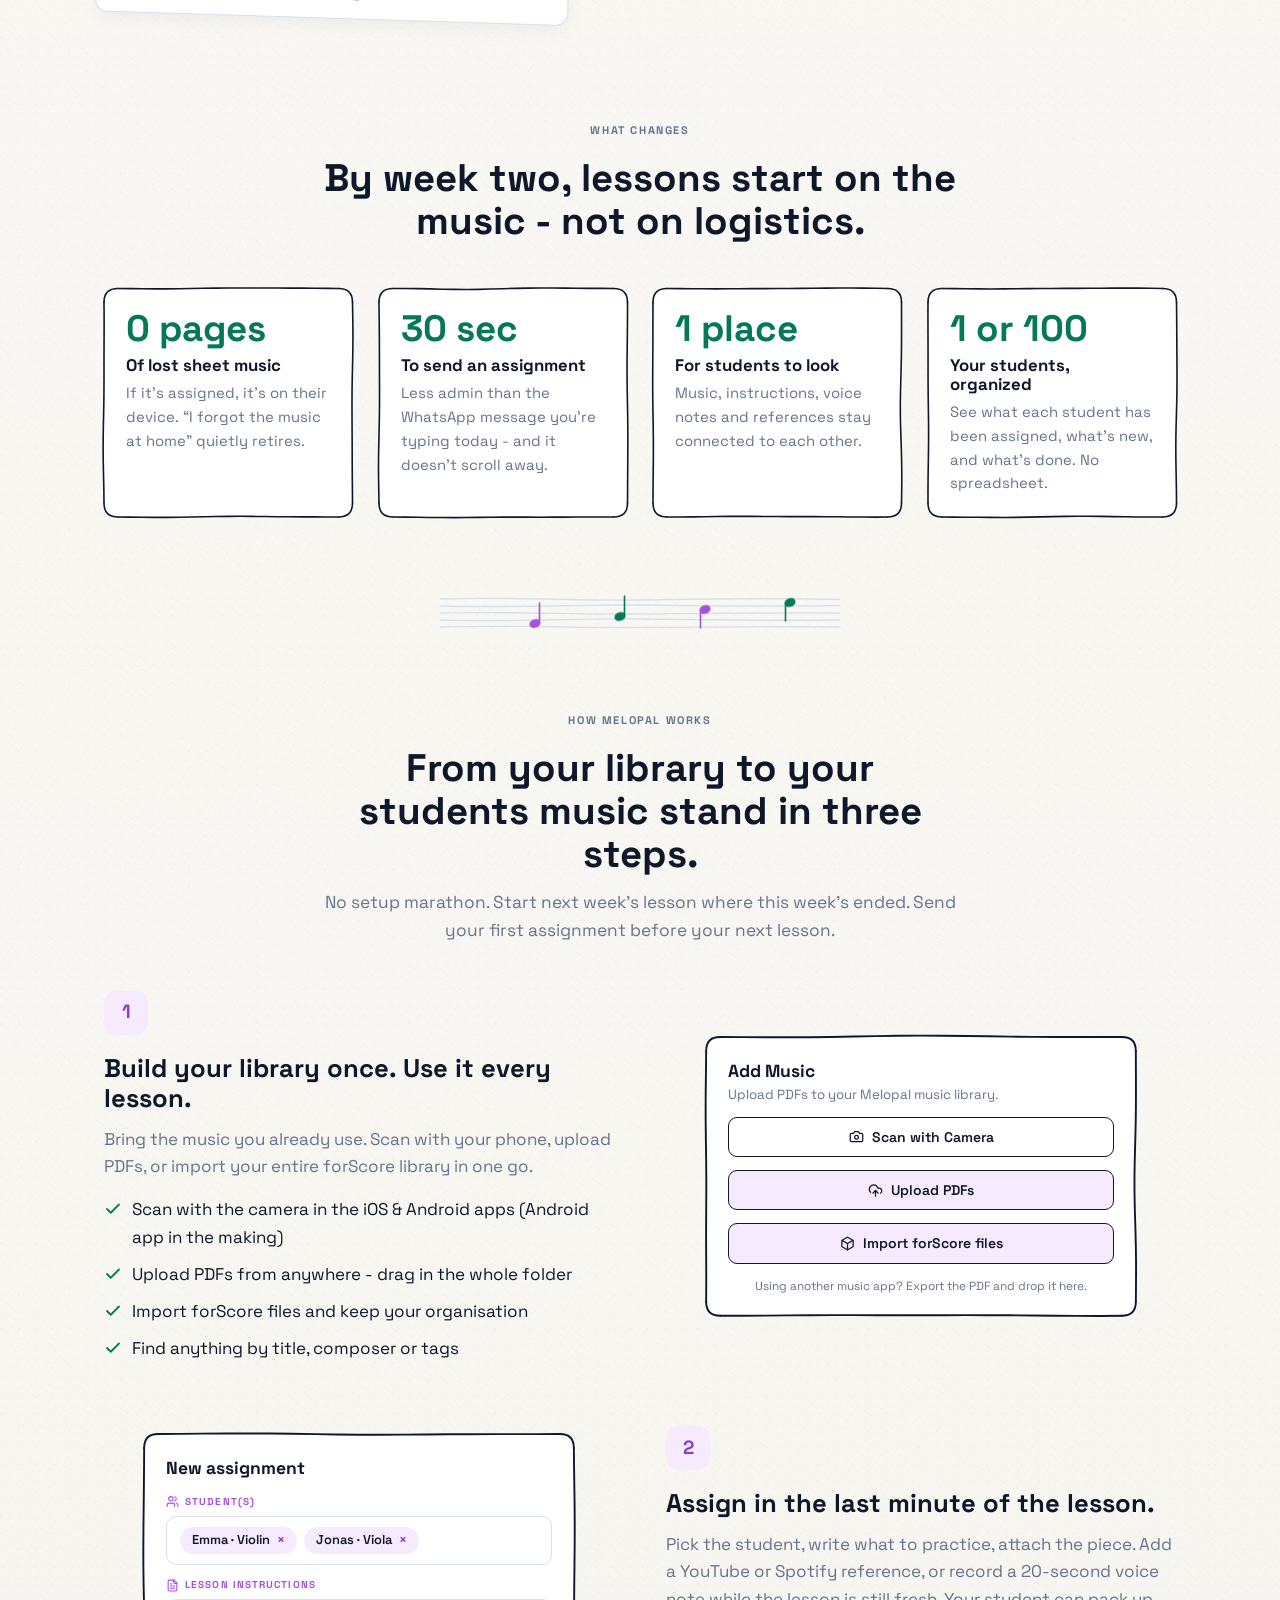
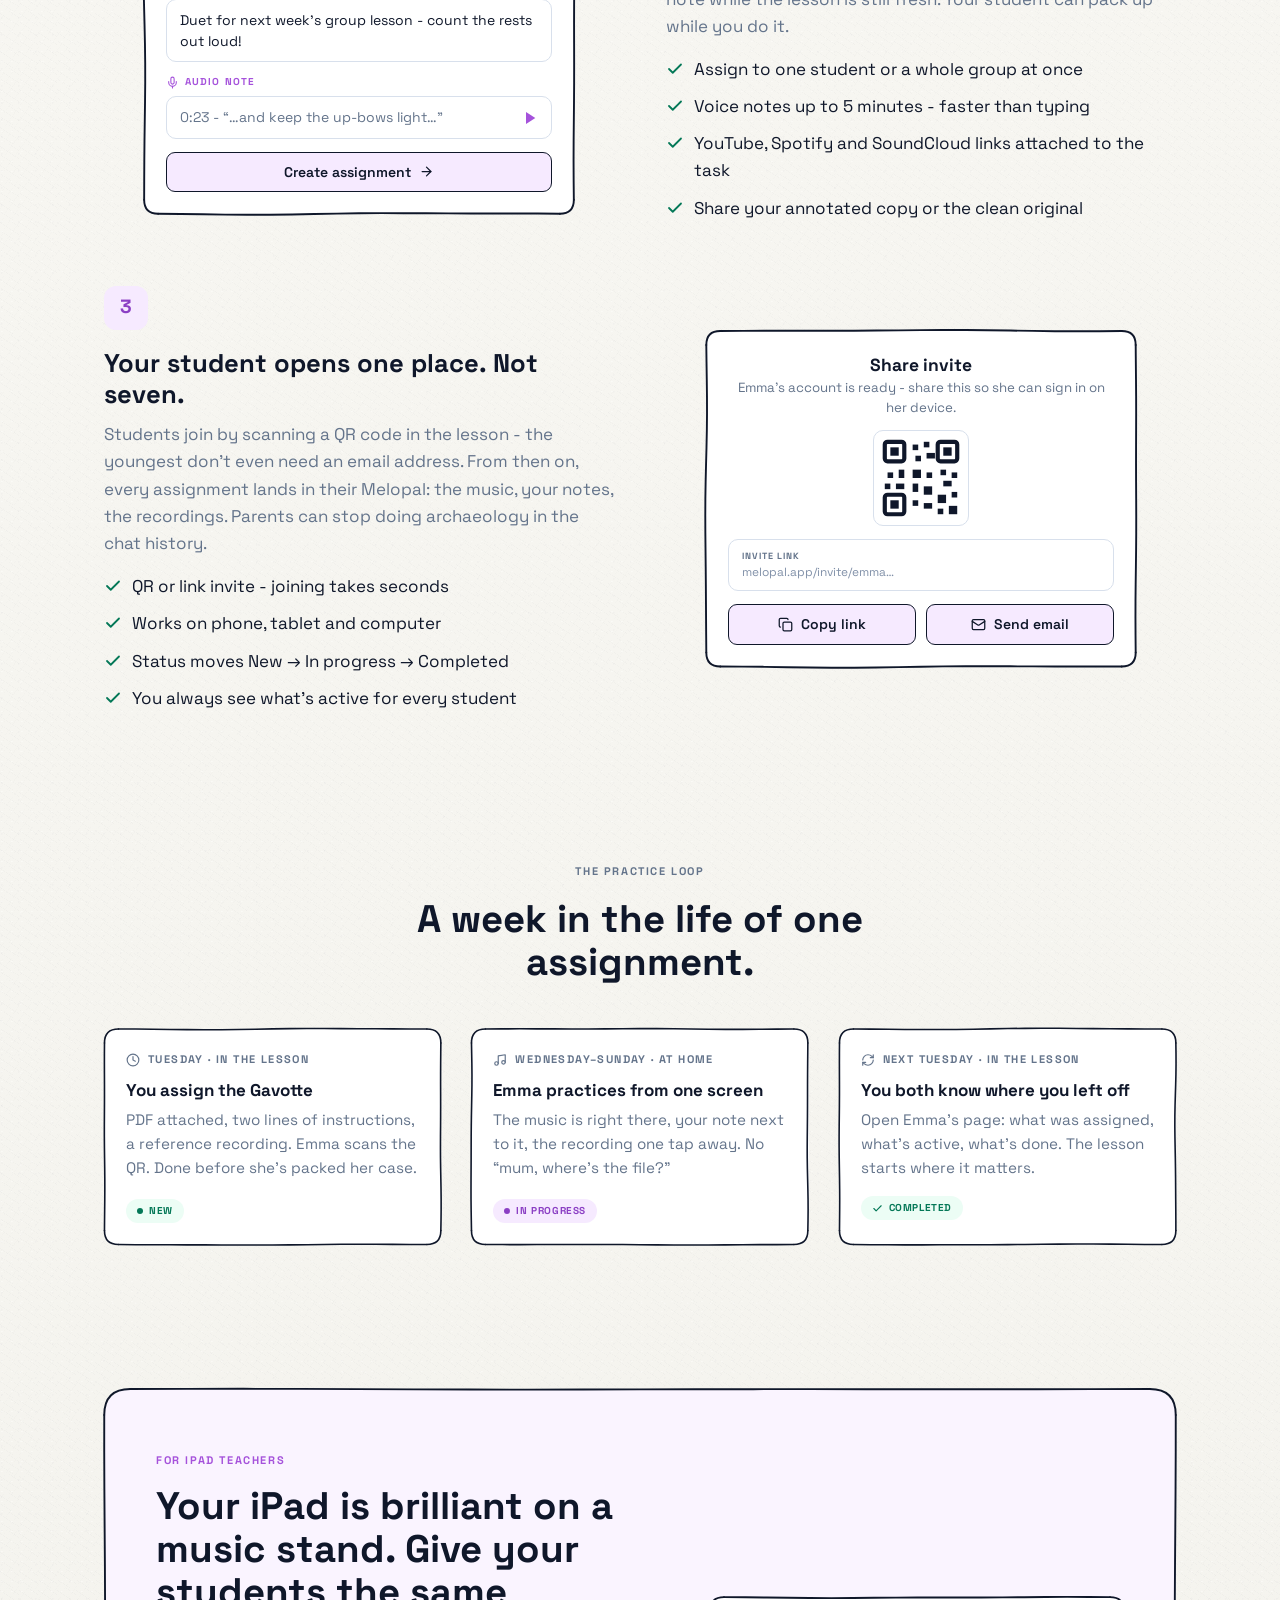
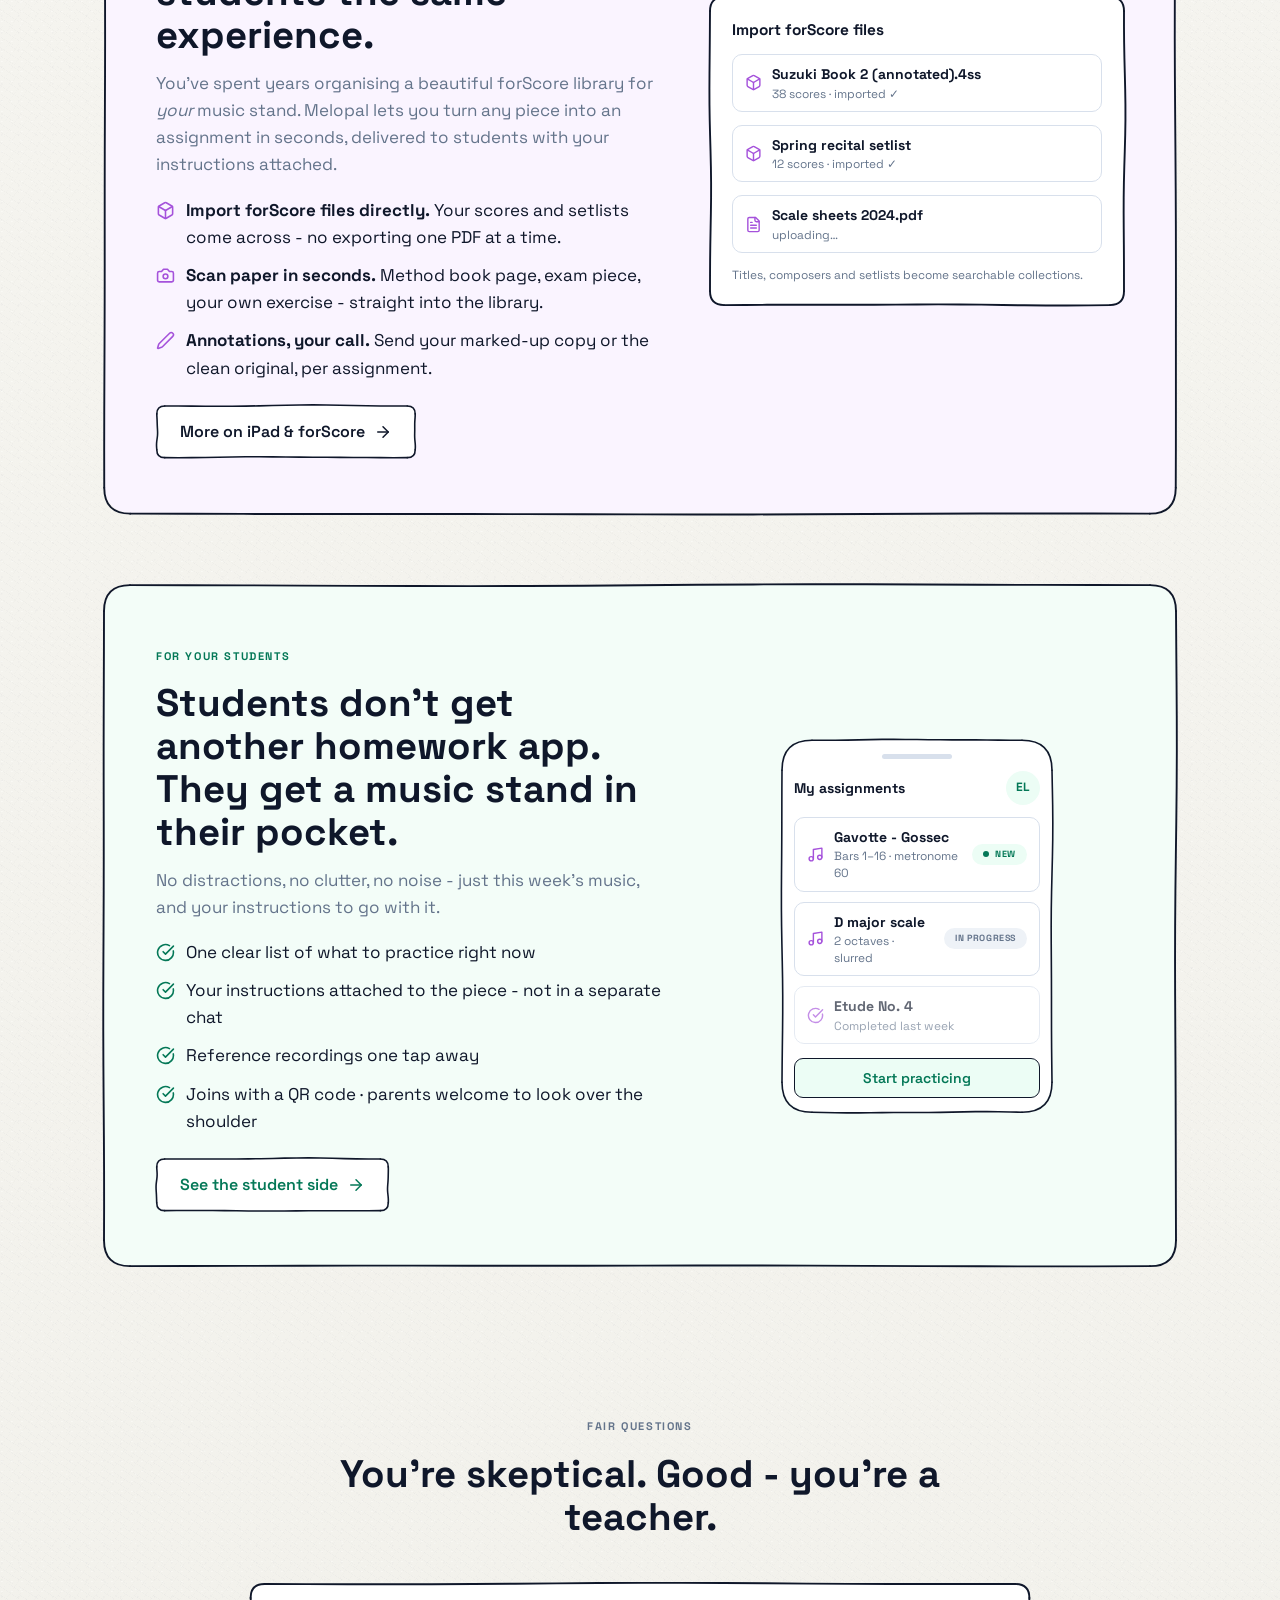
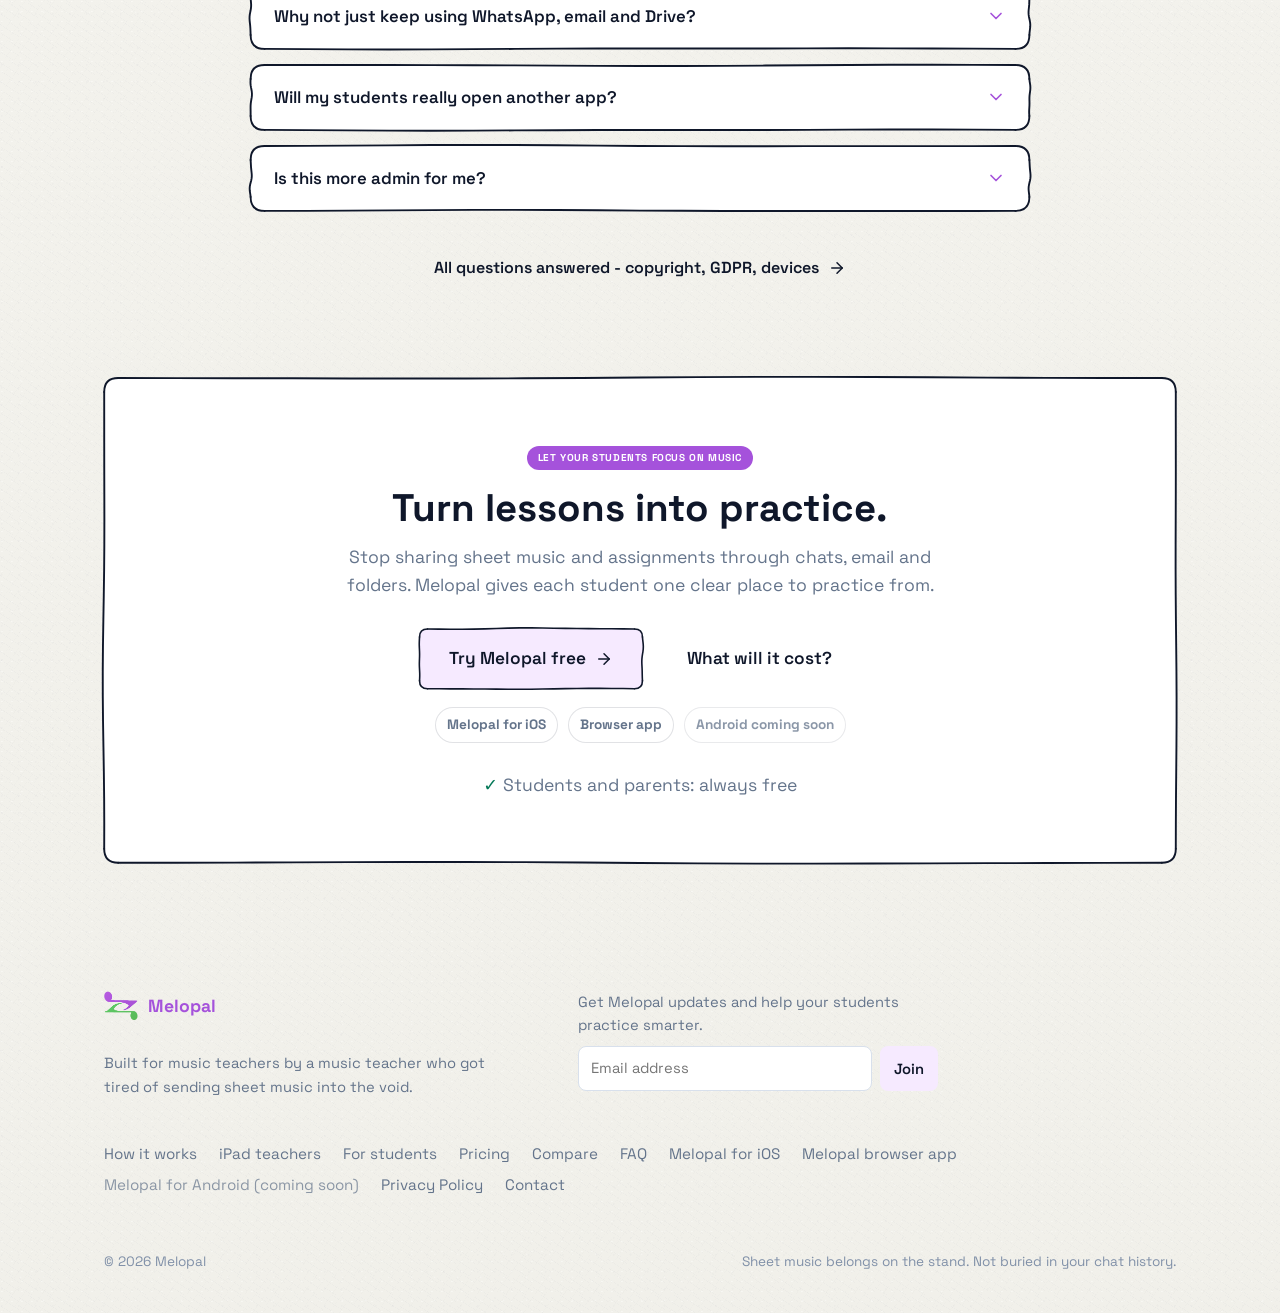
==== commit 772ba818: "Refine homepage flow and forScore FAQ" ====
--- a/index.html
+++ b/index.html
@@ -233,6 +233,22 @@
   </div>
 </section>
 
+<!-- ======== outcomes ======== -->
+<section style="padding-top:24px">
+  <div class="wrap">
+    <div class="sec-head center reveal">
+      <span class="microlabel">What changes</span>
+      <h2>By week two, lessons start on the music - not on logistics.</h2>
+    </div>
+    <div class="outcomes">
+      <div class="outcome sk reveal"><div class="big">0 pages</div><h4>Of lost sheet music</h4><p>If it’s assigned, it’s on their device. “I forgot the music at home” quietly retires.</p></div>
+      <div class="outcome sk reveal"><div class="big">30 sec</div><h4>To send an assignment</h4><p>Less admin than the WhatsApp message you’re typing today - and it doesn’t scroll away.</p></div>
+      <div class="outcome sk reveal"><div class="big">1 place</div><h4>For students to look</h4><p>Music, instructions, voice notes and references stay connected to each other.</p></div>
+      <div class="outcome sk reveal"><div class="big">1 or 100</div><h4>Your students, organized</h4><p>See what each student has been assigned, what’s new, and what’s done. No spreadsheet.</p></div>
+    </div>
+  </div>
+</section>
+
 <svg class="staff-divider" viewBox="0 0 420 44" fill="none" stroke="currentColor" stroke-width="1.4" aria-hidden="true">
   <path d="M10 10c70-2.5 140 2 200 1s130-2 200-.5"/>
   <path d="M10 17c70 2 140-1.5 200-1s130 2 200 .5"/>
@@ -349,22 +365,6 @@
   </div>
 </section>
 
-<!-- ======== outcomes ======== -->
-<section style="padding-top:24px">
-  <div class="wrap">
-    <div class="sec-head center reveal">
-      <span class="microlabel">What changes</span>
-      <h2>By week two, lessons start on the music - not on logistics.</h2>
-    </div>
-    <div class="outcomes">
-      <div class="outcome sk reveal"><div class="big">0 pages</div><h4>Of lost sheet music</h4><p>If it’s assigned, it’s on their device. “I forgot the music at home” quietly retires.</p></div>
-      <div class="outcome sk reveal"><div class="big">30 sec</div><h4>To send an assignment</h4><p>Less admin than the WhatsApp message you’re typing today - and it doesn’t scroll away.</p></div>
-      <div class="outcome sk reveal"><div class="big">1 place</div><h4>For students to look</h4><p>Music, instructions, voice notes and references stay connected to each other.</p></div>
-      <div class="outcome sk reveal"><div class="big">1 or 100</div><h4>Your students, organized</h4><p>See what each student has been assigned, what’s new, and what’s done. No spreadsheet.</p></div>
-    </div>
-  </div>
-</section>
-
 <!-- ======== the practice loop ======== -->
 <section>
   <div class="wrap">
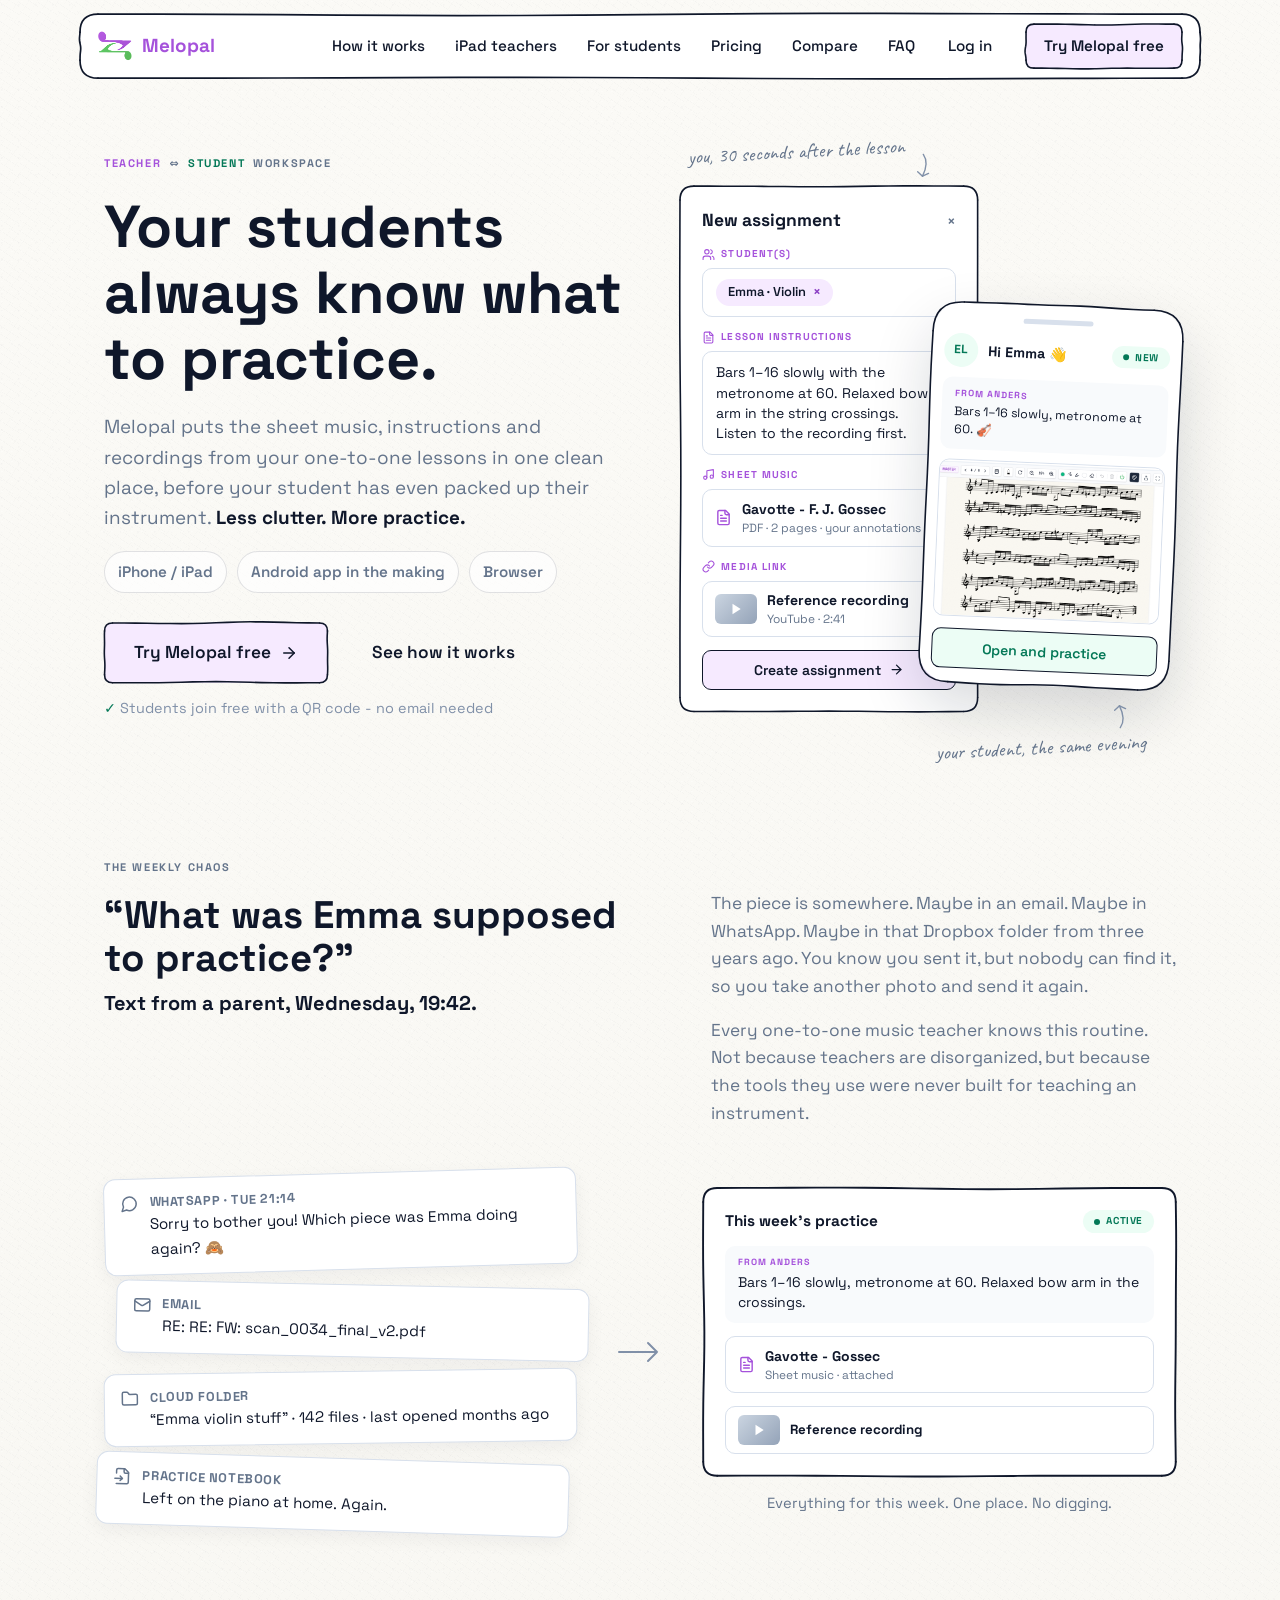
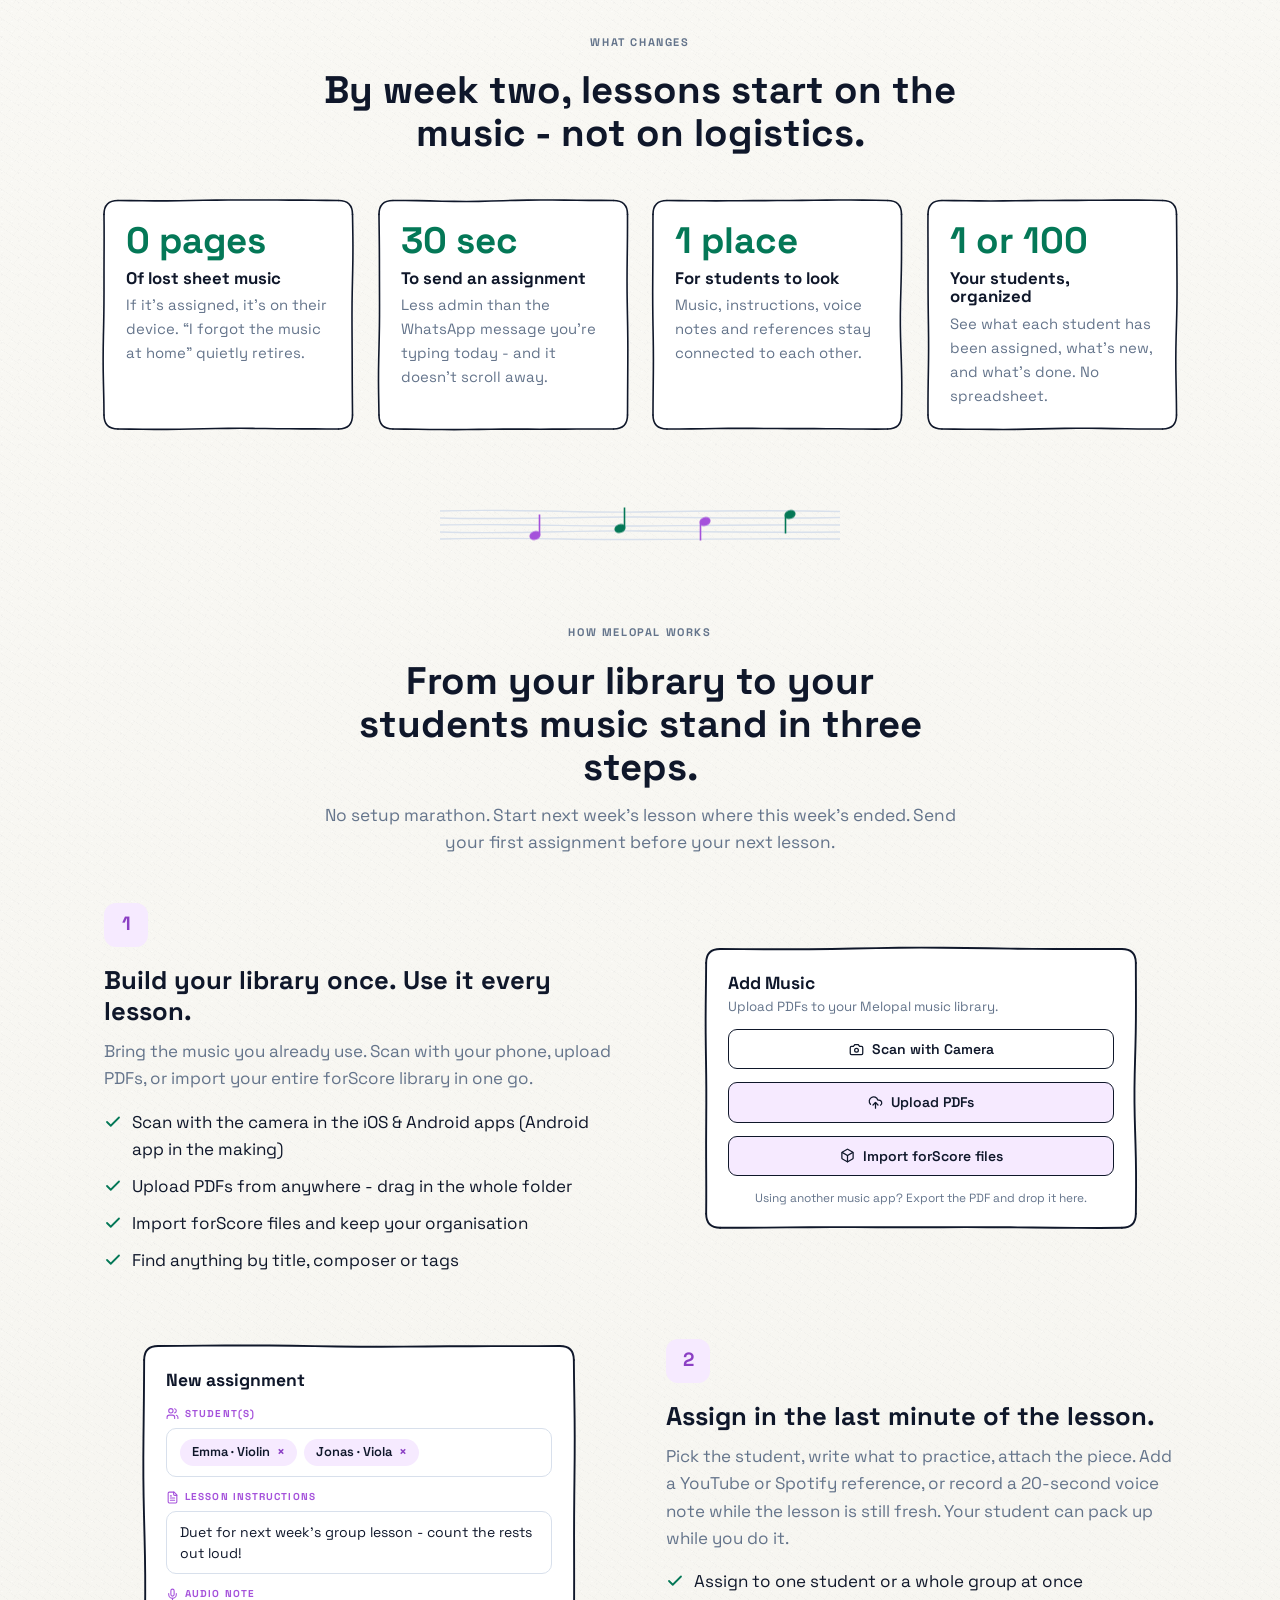
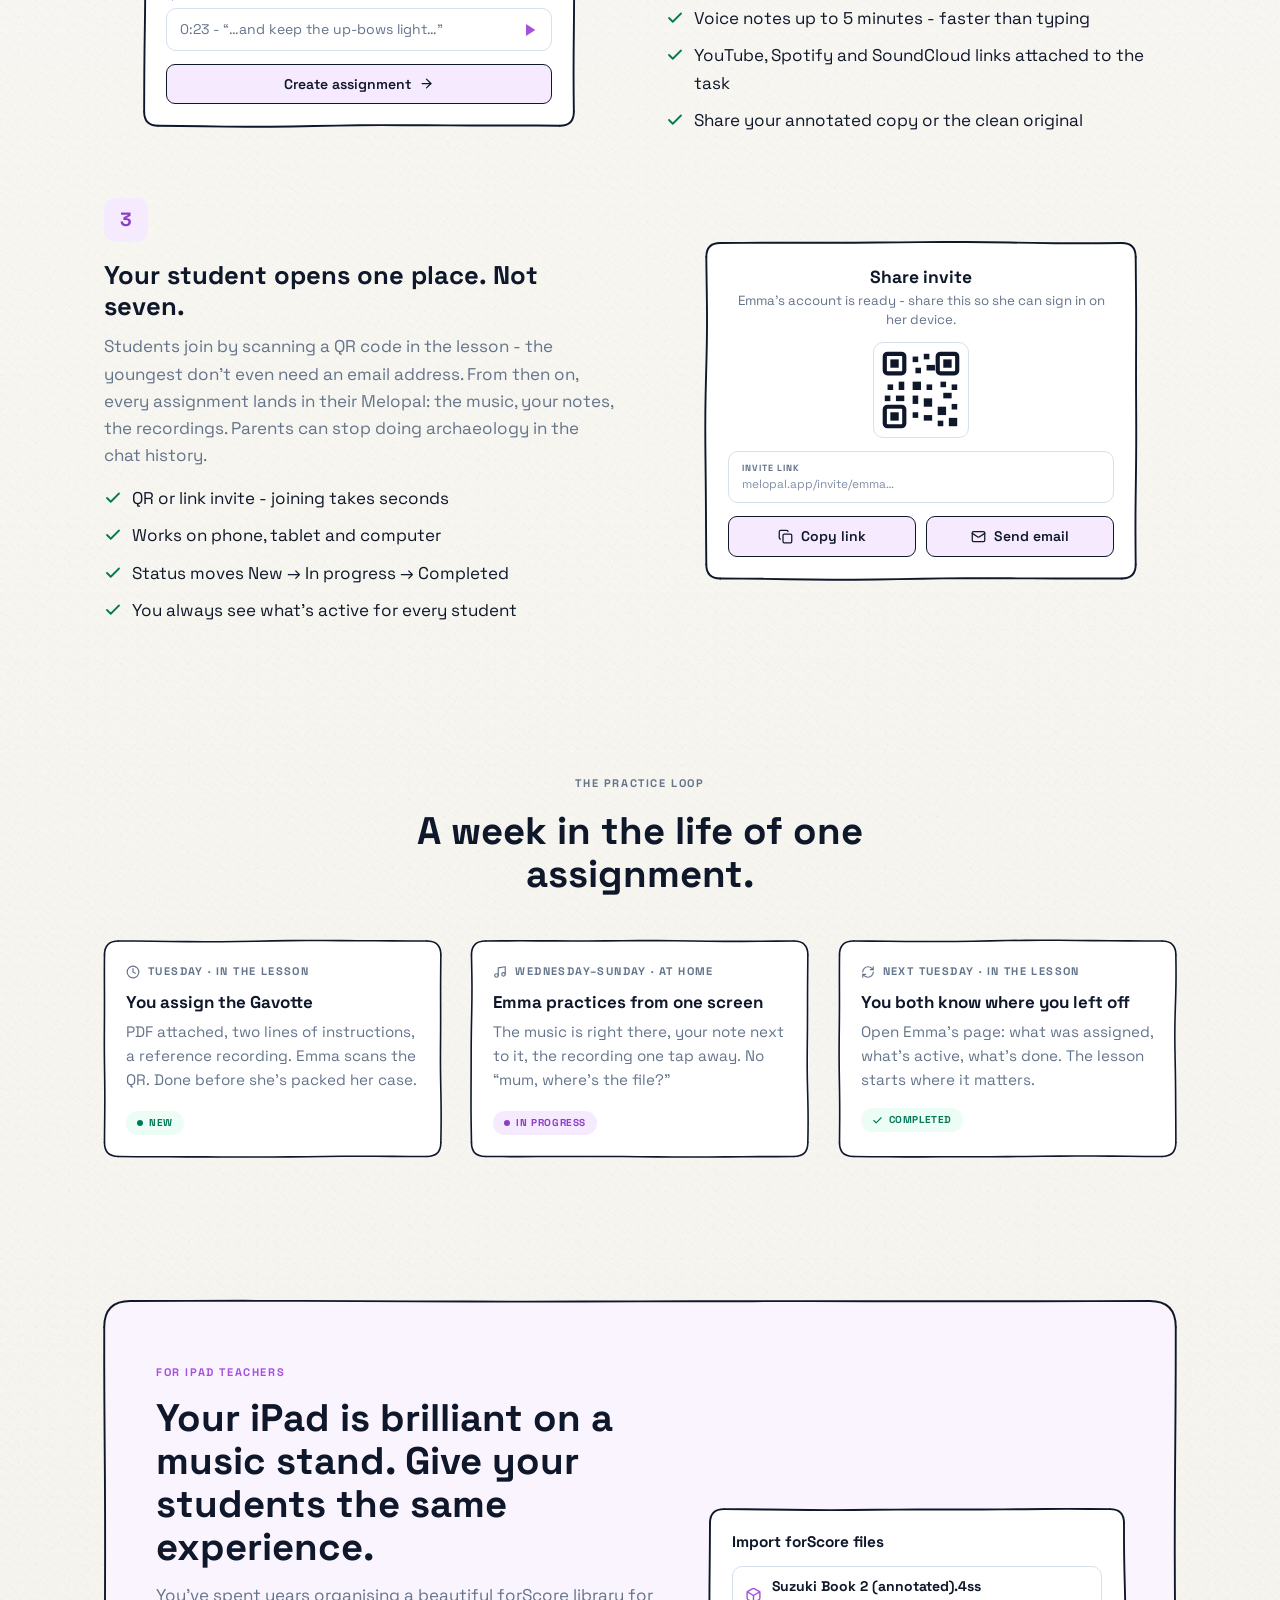
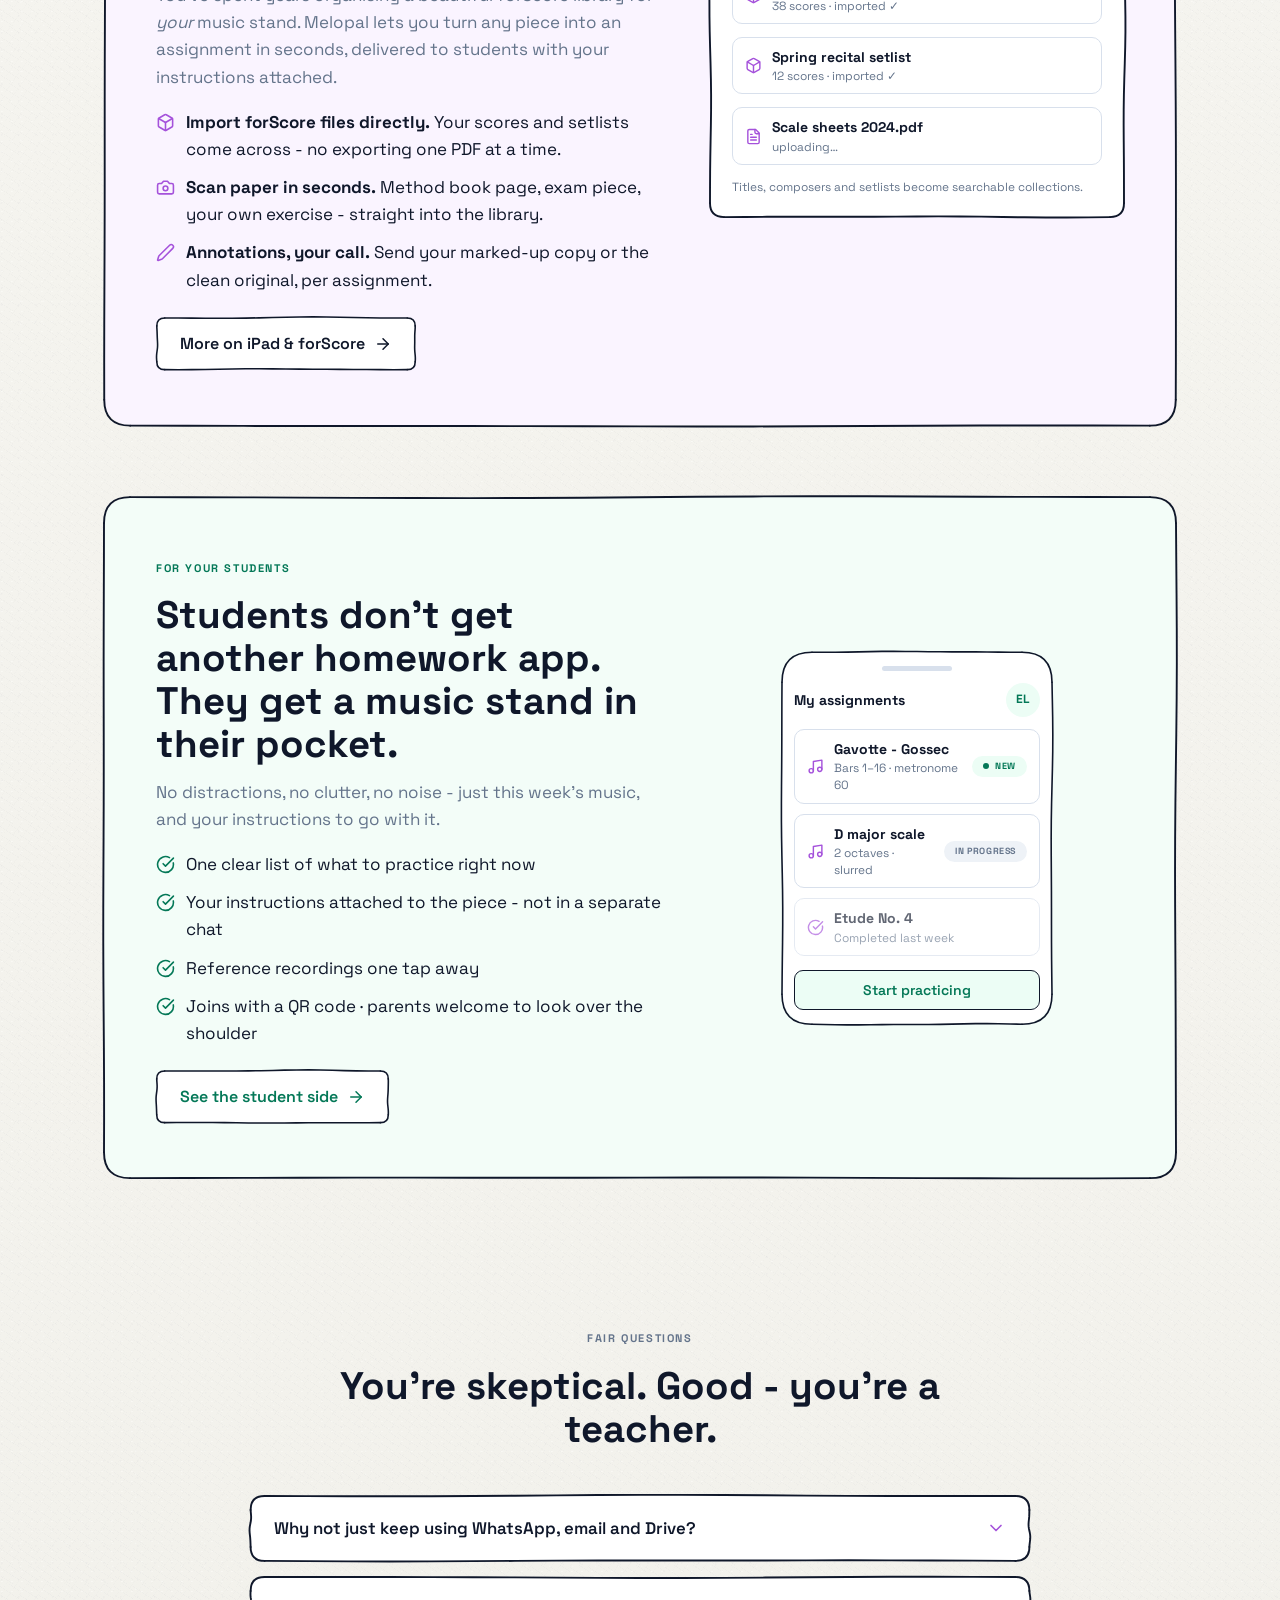
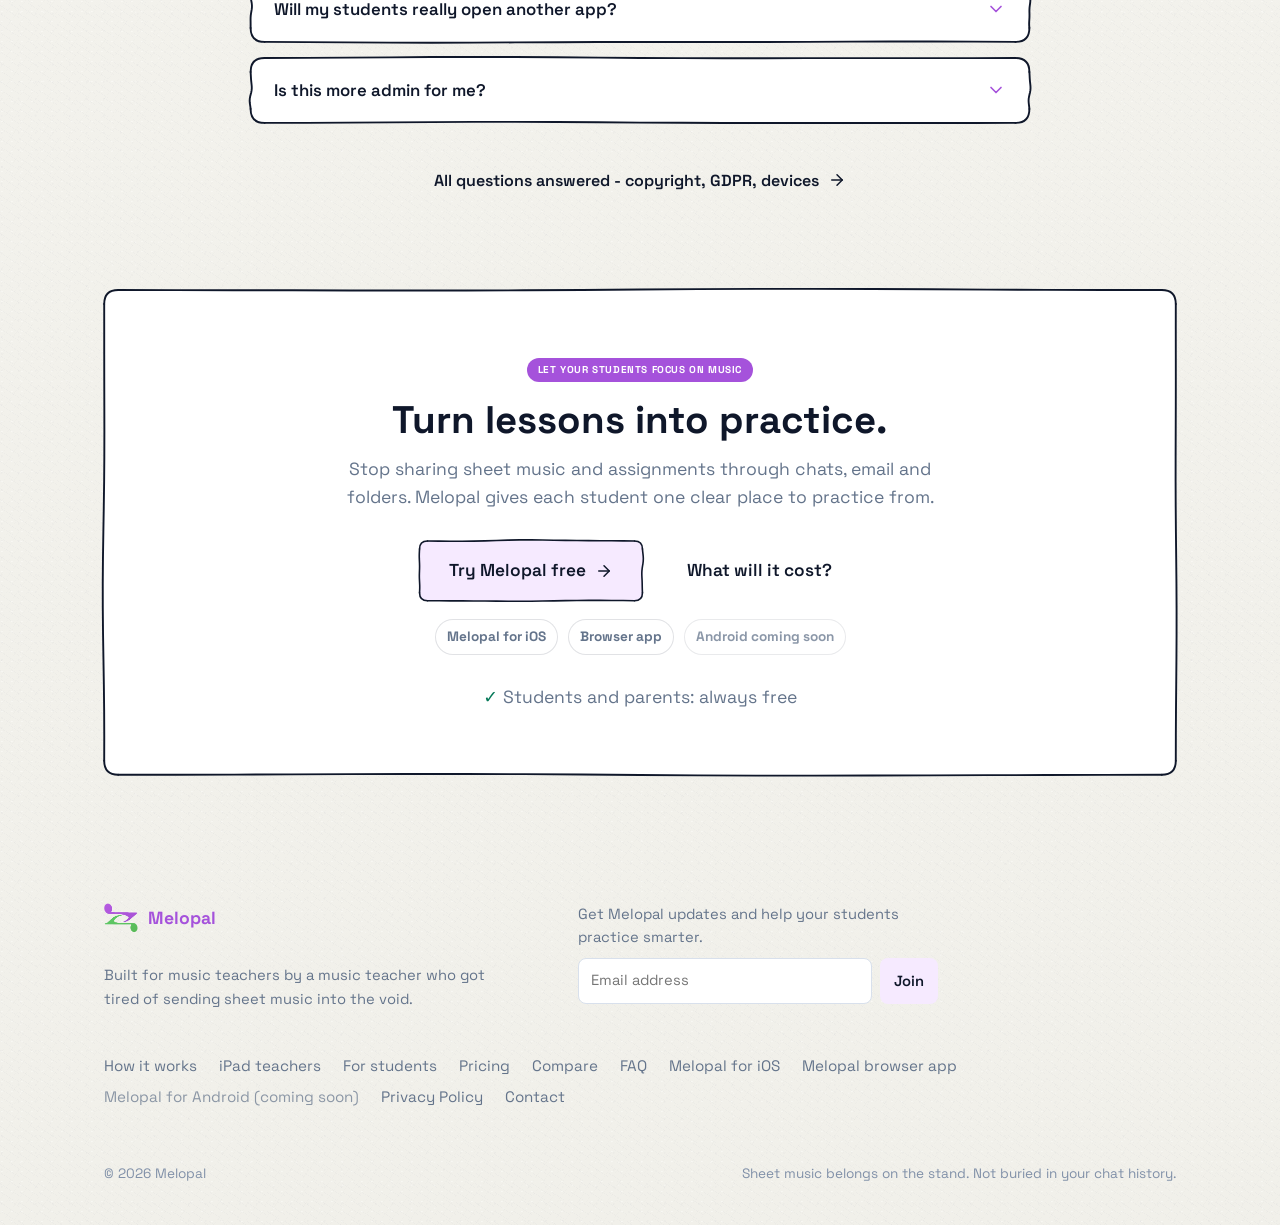
==== commit 8fd1d3d8: "Use homepage problem section space more effectively" ====
--- a/index.html
+++ b/index.html
@@ -194,12 +194,16 @@
 <!-- ======== the problem ======== -->
 <section>
   <div class="wrap">
-    <div class="sec-head reveal">
-      <span class="microlabel">The weekly chaos</span>
-      <h2>“What was Emma supposed to practice?”</h2>
-      <h3>Text from a parent, Wednesday, 19:42. </h3>
-      <p>The piece is somewhere. Maybe in an email. Maybe in WhatsApp. Maybe in that Dropbox folder from three years ago. You know you sent it, but nobody can find it, so you take another photo and send it again.</p>
-      <p class="mt-16">Every one-to-one music teacher knows this routine. Not because teachers are disorganized, but because the tools they use were never built for teaching an instrument.</p>
+    <div class="sec-head chaos-intro reveal">
+      <div class="chaos-intro-title">
+        <span class="microlabel">The weekly chaos</span>
+        <h2>“What was Emma supposed to practice?”</h2>
+        <h3>Text from a parent, Wednesday, 19:42. </h3>
+      </div>
+      <div class="chaos-intro-copy">
+        <p>The piece is somewhere. Maybe in an email. Maybe in WhatsApp. Maybe in that Dropbox folder from three years ago. You know you sent it, but nobody can find it, so you take another photo and send it again.</p>
+        <p class="mt-16">Every one-to-one music teacher knows this routine. Not because teachers are disorganized, but because the tools they use were never built for teaching an instrument.</p>
+      </div>
     </div>
 
     <div class="chaos-grid">
--- a/assets/style.css
+++ b/assets/style.css
@@ -588,6 +588,17 @@
 .sec-head p { color: var(--slate); font-size: 1.08rem; }
 
 /* ---------- chaos vs calm ---------- */
+.chaos-intro {
+  max-width: none;
+  display: grid;
+  grid-template-columns: minmax(0, 1fr) minmax(0, 0.9fr);
+  gap: clamp(48px, 7vw, 96px);
+  align-items: start;
+}
+.chaos-intro-copy {
+  max-width: 520px;
+  padding-top: 38px;
+}
 .chaos-grid {
   display: grid;
   grid-template-columns: 1fr auto 1fr;
@@ -595,6 +606,11 @@
   align-items: center;
 }
 @media (max-width: 920px) {
+  .chaos-intro { display: block; }
+  .chaos-intro-copy {
+    max-width: 640px;
+    padding-top: 0;
+  }
   .chaos-grid { grid-template-columns: 1fr; }
   .chaos-arrow { rotate: 90deg; margin: -8px auto; }
 }
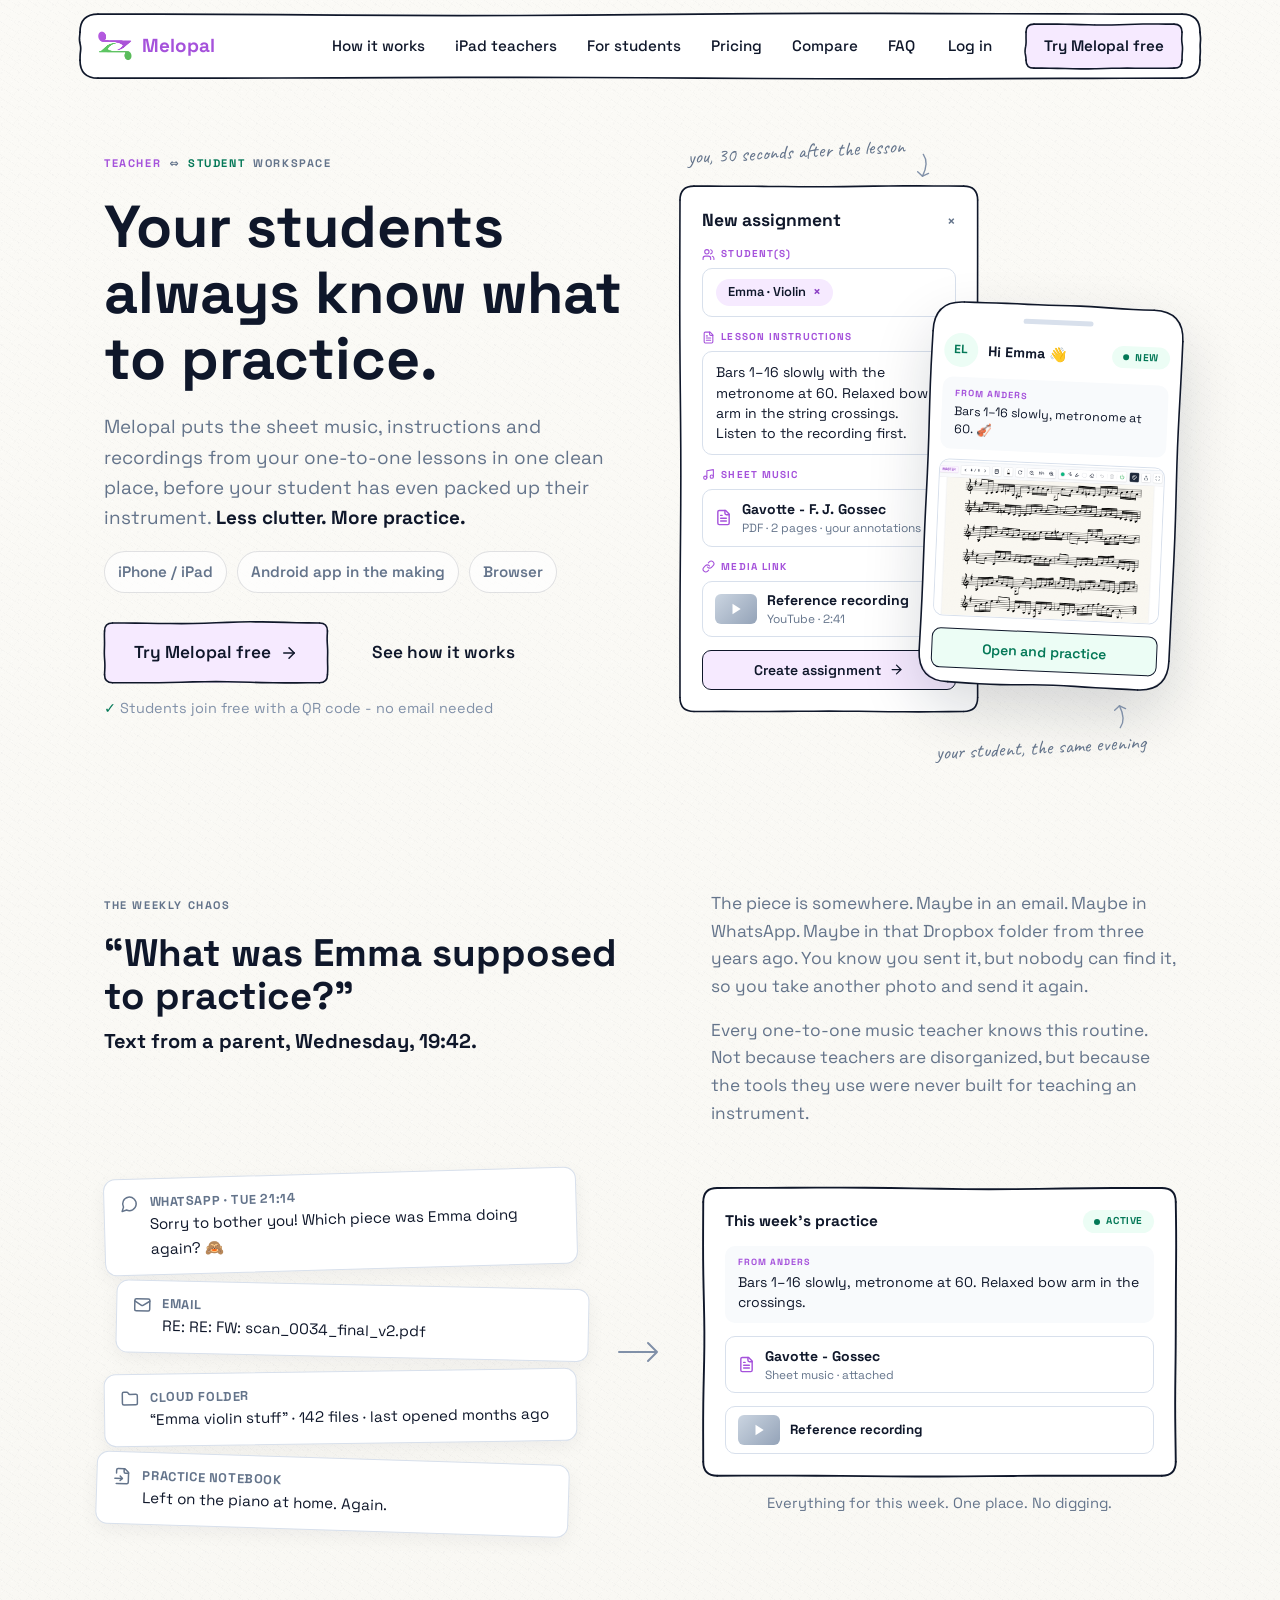
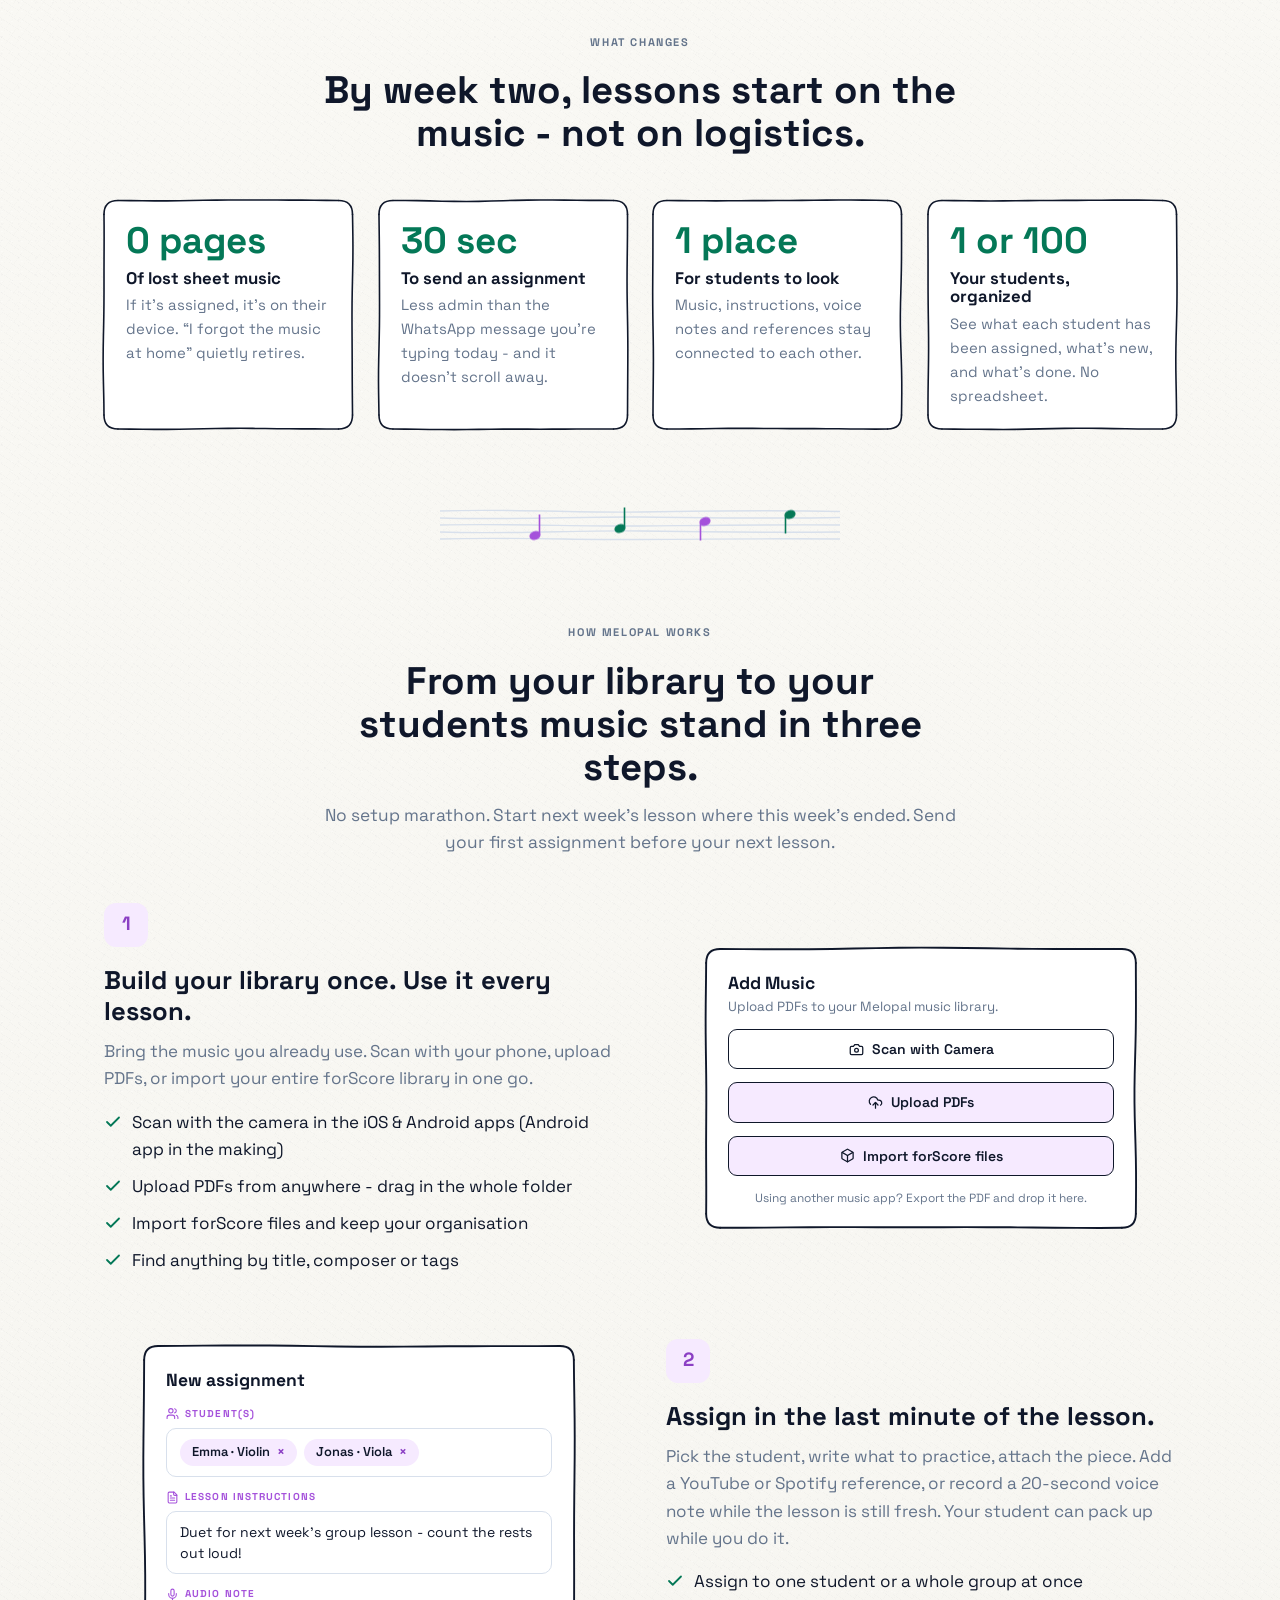
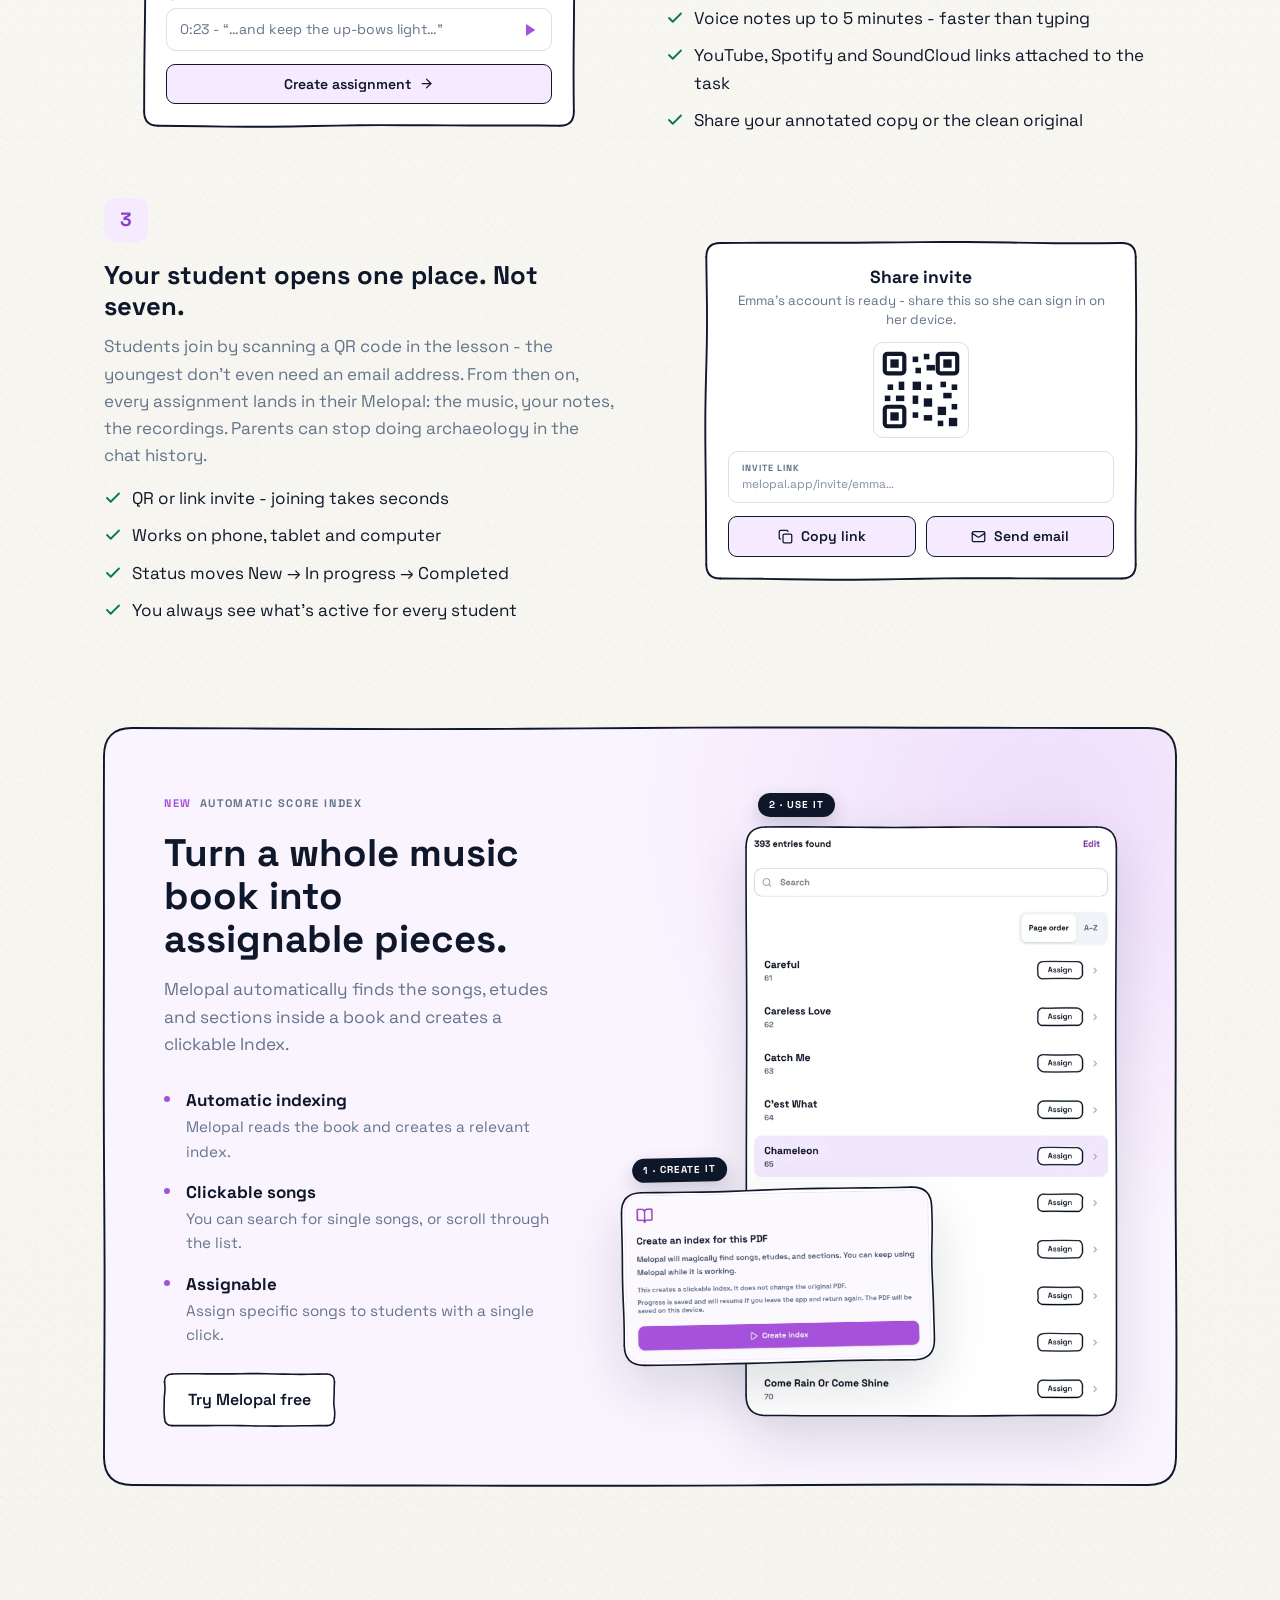
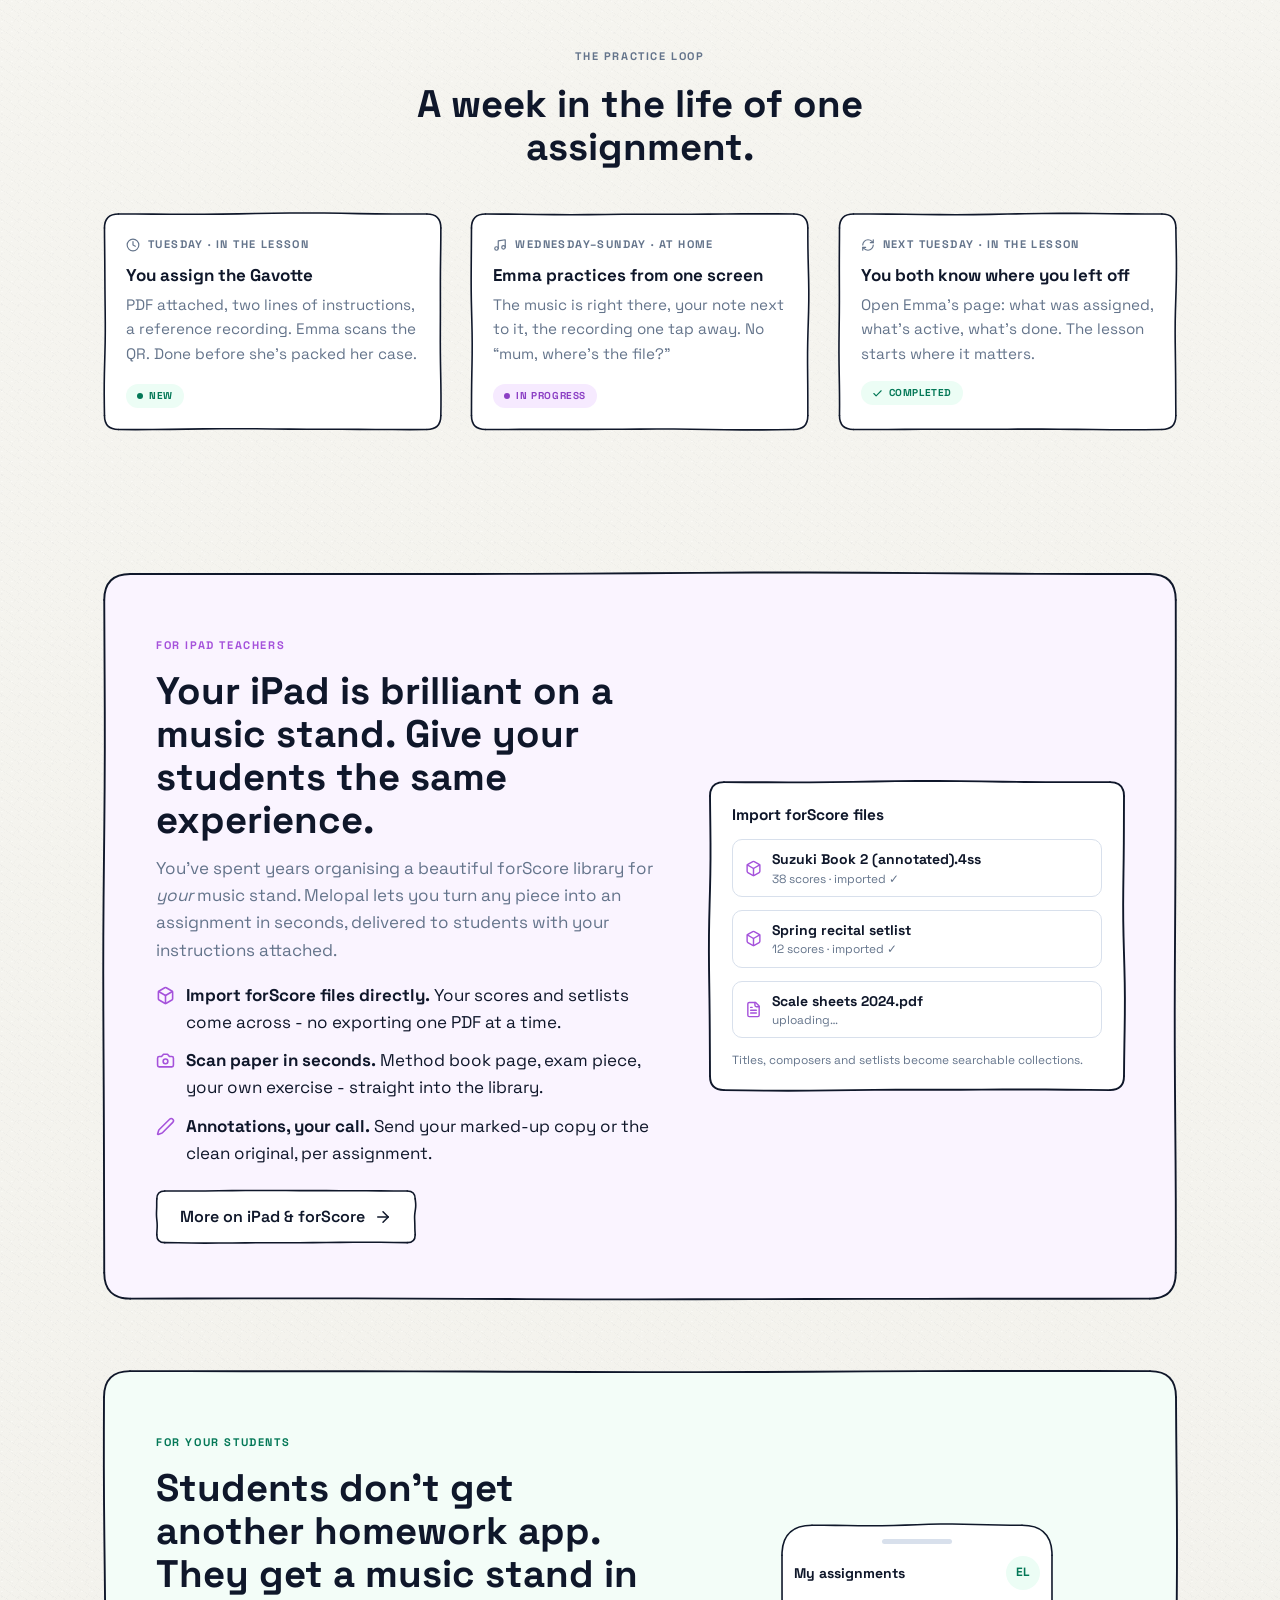
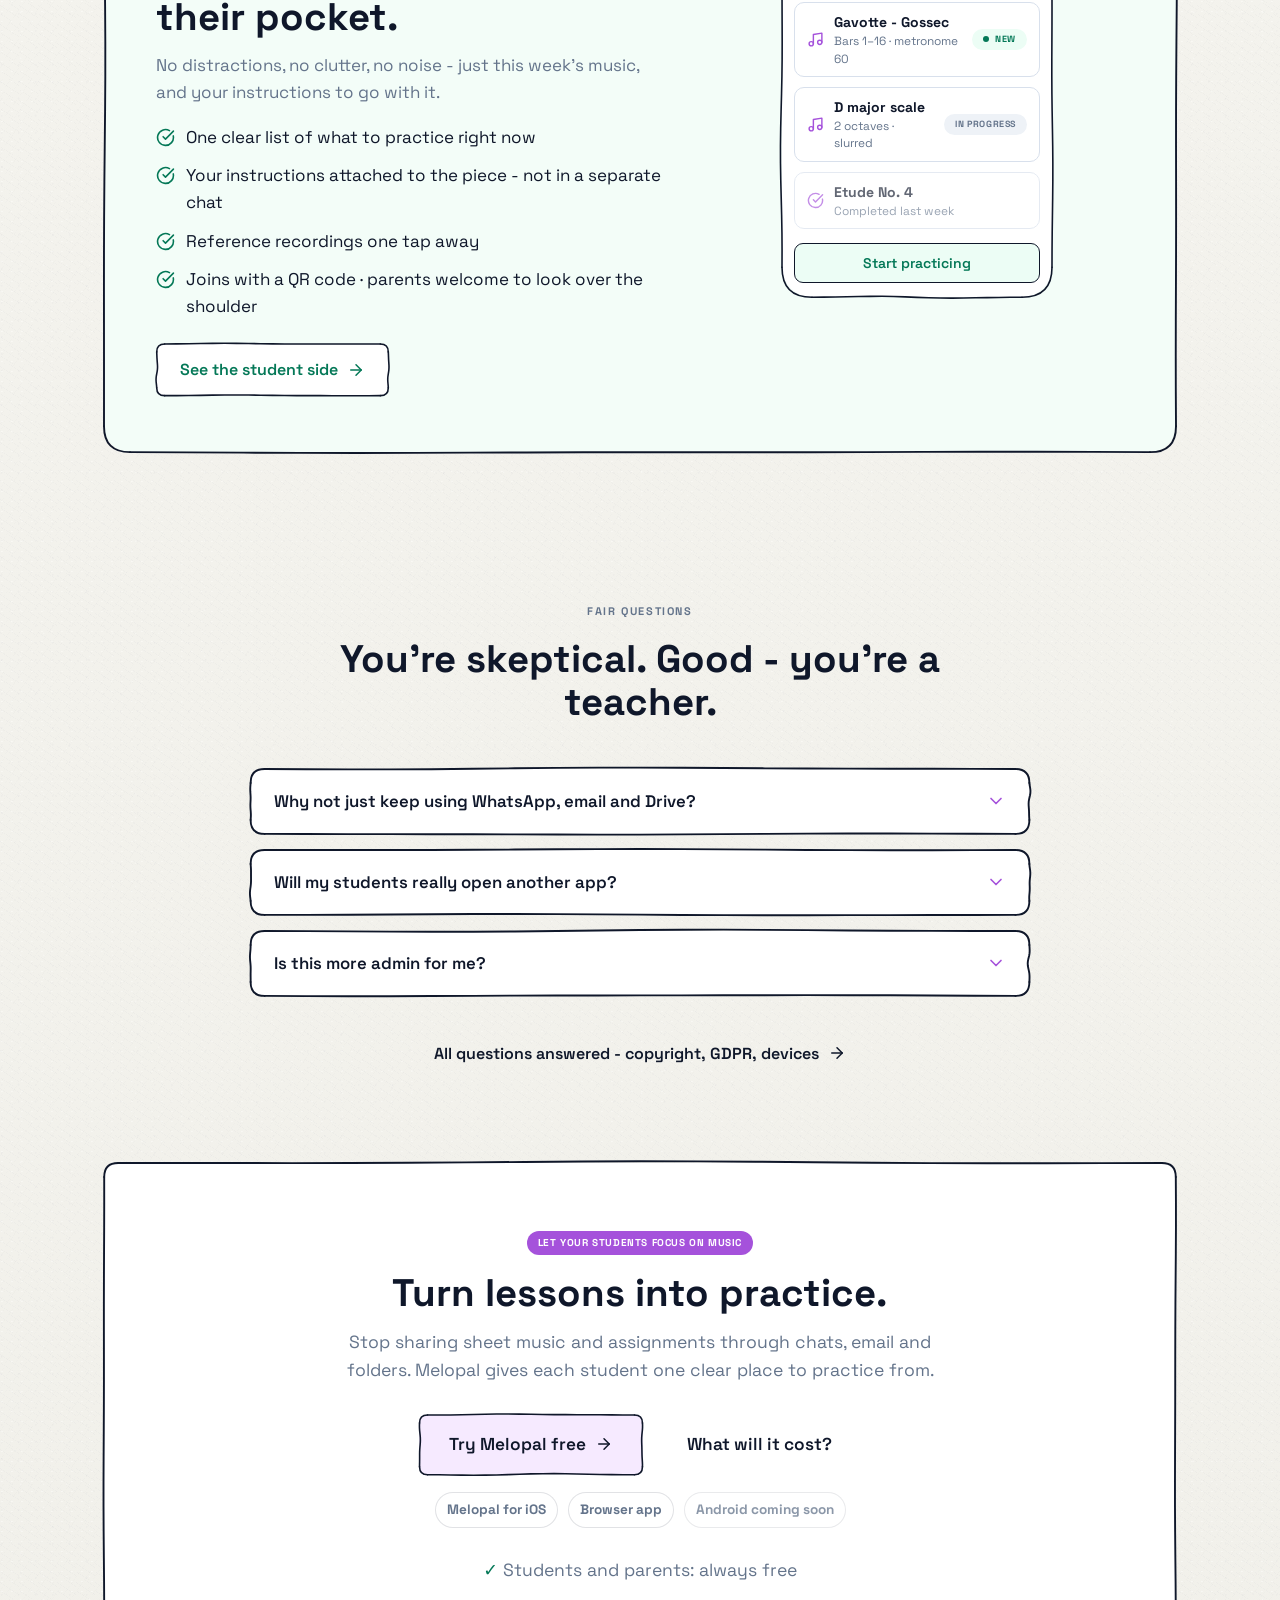
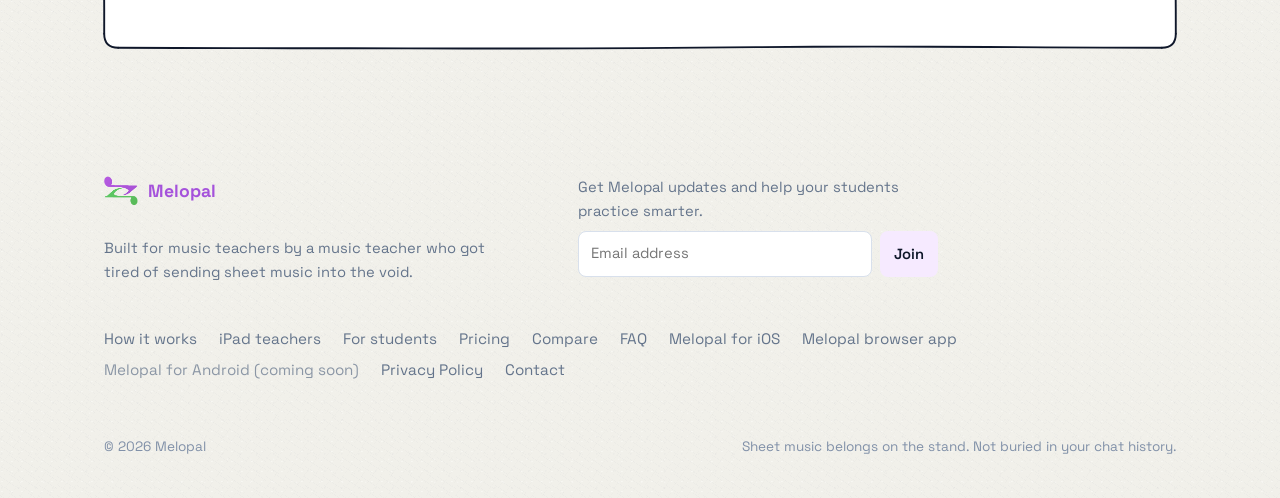
==== commit e19e8ef6: "Add automatic score index homepage feature" ====
--- a/index.html
+++ b/index.html
@@ -369,6 +369,56 @@
   </div>
 </section>
 
+<!-- ======== automatic score index ======== -->
+<section id="automatic-index" class="index-spotlight">
+  <div class="wrap">
+    <div class="index-feature sk reveal" data-double>
+      <div class="index-feature-grid">
+        <div class="index-feature-copy">
+          <span class="microlabel index-feature-label"><span class="lilac">New</span> Automatic Score Index</span>
+          <h2>Turn a whole music book into assignable pieces.</h2>
+          <p class="index-feature-lede">Melopal automatically finds the songs, etudes and sections inside a book and creates a clickable Index.</p>
+
+          <div class="index-benefits" aria-label="Automatic Score Index benefits">
+            <div class="index-benefit">
+              <div><strong>Automatic indexing</strong><span>Melopal reads the book and creates a relevant index.</span></div>
+            </div>
+            <div class="index-benefit">
+              <div><strong>Clickable songs</strong><span>You can search for single songs, or scroll through the list.</span></div>
+            </div>
+            <div class="index-benefit">
+              <div><strong>Assignable</strong><span>Assign specific songs to students with a single click.</span></div>
+            </div>
+          </div>
+
+          <div class="index-feature-actions">
+            <a class="btn btn-lilac sk sk-pluck" data-jitter="1" data-stroke="1.6" href="https://app.melopal.com" target="_blank" rel="noopener">Try Melopal free</a>
+          </div>
+        </div>
+
+        <figure class="index-feature-media" aria-label="Creating and using Melopal's Automatic Score Index">
+          <div class="index-shot index-shot-create">
+            <span class="index-shot-label">1 · Create it</span>
+            <div class="index-shot-frame sk" data-jitter="1" data-stroke="1.6">
+              <div class="index-shot-crop">
+                <img src="assets/index/automatic-index-create.webp?v=3" width="900" height="499" loading="lazy" alt="Melopal's Create Index panel, explaining that it finds songs, etudes and sections automatically">
+              </div>
+            </div>
+          </div>
+          <div class="index-shot index-shot-result">
+            <span class="index-shot-label">2 · Use it</span>
+            <div class="index-shot-frame sk" data-jitter="1" data-stroke="1.6">
+              <div class="index-shot-crop">
+                <img src="assets/index/automatic-index-result.webp?v=5" width="581" height="923" loading="lazy" alt="A Melopal Index with 393 searchable entries, sorting controls and an Assign button beside every song">
+              </div>
+            </div>
+          </div>
+        </figure>
+      </div>
+    </div>
+  </div>
+</section>
+
 <!-- ======== the practice loop ======== -->
 <section>
   <div class="wrap">
--- a/assets/style.css
+++ b/assets/style.css
@@ -599,6 +599,9 @@
   max-width: 520px;
   padding-top: 38px;
 }
+.chaos-intro-title {
+  padding-top: 38px;
+}
 .chaos-grid {
   display: grid;
   grid-template-columns: 1fr auto 1fr;
@@ -607,6 +610,7 @@
 }
 @media (max-width: 920px) {
   .chaos-intro { display: block; }
+  .chaos-intro-title { padding-top: 0; }
   .chaos-intro-copy {
     max-width: 640px;
     padding-top: 0;
@@ -668,6 +672,184 @@
 .step ul li svg { width: 18px; height: 18px; flex: none; margin-top: 4px; color: var(--green); }
 .step-visual { display: flex; justify-content: center; }
 .step-visual > * { width: 100%; max-width: 430px; }
+
+/* ---------- automatic score index spotlight ---------- */
+.index-spotlight {
+  padding-top: 32px;
+  padding-bottom: 84px;
+}
+.index-feature {
+  overflow: visible;
+  padding: clamp(36px, 5vw, 60px);
+  border-radius: 28px;
+  background:
+    radial-gradient(circle at 88% 12%, rgba(165, 82, 219, 0.14), transparent 36%),
+    var(--lilac-mist);
+}
+.index-feature-grid {
+  display: grid;
+  grid-template-columns: minmax(0, 0.88fr) minmax(460px, 1.12fr);
+  gap: clamp(42px, 6vw, 70px);
+  align-items: center;
+}
+.index-feature-label {
+  flex-wrap: wrap;
+}
+.index-feature-copy h2 {
+  max-width: 13em;
+  margin: 16px 0;
+}
+.index-feature-lede {
+  max-width: 35em;
+  color: var(--slate);
+  font-size: 1.08rem;
+}
+.index-benefits {
+  display: grid;
+  gap: 15px;
+  margin: 28px 0 22px;
+}
+.index-benefit {
+  display: grid;
+  grid-template-columns: 10px 1fr;
+  gap: 12px;
+  align-items: start;
+}
+.index-benefit::before {
+  content: "";
+  width: 6px;
+  height: 6px;
+  margin-top: 9px;
+  border-radius: 50%;
+  background: var(--lilac);
+}
+.index-benefit strong,
+.index-benefit span {
+  display: block;
+}
+.index-benefit strong {
+  margin-bottom: 1px;
+}
+.index-benefit div > span {
+  color: var(--slate);
+  font-size: 0.95rem;
+}
+.index-feature-actions {
+  display: flex;
+  flex-wrap: wrap;
+  gap: 16px 20px;
+  align-items: center;
+  margin-top: 26px;
+}
+.index-feature-actions .btn {
+  background: #fff;
+}
+.index-feature-actions .btn:hover {
+  background: #f0ddff;
+}
+.index-feature-media {
+  position: relative;
+  min-height: 580px;
+  margin: 0;
+  transform: translateY(-28px);
+}
+.index-shot {
+  position: relative;
+}
+.index-shot-frame {
+  border-radius: 20px;
+  background: #fff;
+  box-shadow: 0 22px 56px rgba(15, 23, 42, 0.14);
+}
+.index-shot-crop {
+  overflow: hidden;
+  border-radius: inherit;
+  background: #fff;
+}
+.index-shot-crop img {
+  width: 100%;
+  height: auto;
+}
+.index-shot-label {
+  display: inline-flex;
+  align-items: center;
+  margin: 0 0 10px 12px;
+  padding: 7px 11px;
+  border-radius: 999px;
+  background: var(--ink);
+  color: #fff;
+  font-size: 10px;
+  font-weight: 700;
+  letter-spacing: 1px;
+  line-height: 1;
+  text-transform: uppercase;
+  box-shadow: 0 7px 18px rgba(15, 23, 42, 0.18);
+}
+.index-shot-result {
+  position: absolute;
+  top: 0;
+  right: 0;
+  width: 75%;
+}
+.index-shot-create {
+  position: absolute;
+  z-index: 3;
+  bottom: 6px;
+  left: 0;
+  width: 63%;
+  transform: rotate(-1.2deg);
+}
+
+@media (max-width: 980px) {
+  .index-feature-grid {
+    grid-template-columns: 1fr;
+  }
+  .index-feature-copy h2,
+  .index-feature-lede {
+    max-width: 42rem;
+  }
+  .index-feature-media {
+    width: min(100%, 720px);
+    margin: 0 auto;
+    transform: none;
+  }
+}
+
+@media (max-width: 620px) {
+  .index-spotlight {
+    padding-top: 16px;
+    padding-bottom: 64px;
+  }
+  .index-feature {
+    padding: 30px 20px;
+    border-radius: 22px;
+  }
+  .index-feature-grid {
+    gap: 34px;
+  }
+  .index-feature-media {
+    min-height: 0;
+    display: flex;
+    flex-direction: column;
+    gap: 20px;
+  }
+  .index-shot-create,
+  .index-shot-result {
+    position: relative;
+    inset: auto;
+    width: 100%;
+    transform: none;
+  }
+  .index-shot-create { order: 1; }
+  .index-shot-result { order: 2; }
+  .index-shot-label {
+    padding: 6px 9px;
+    font-size: 9px;
+  }
+  .index-feature-actions {
+    align-items: flex-start;
+  }
+}
 
 /* ---------- outcome stat cards ---------- */
 .outcomes {
